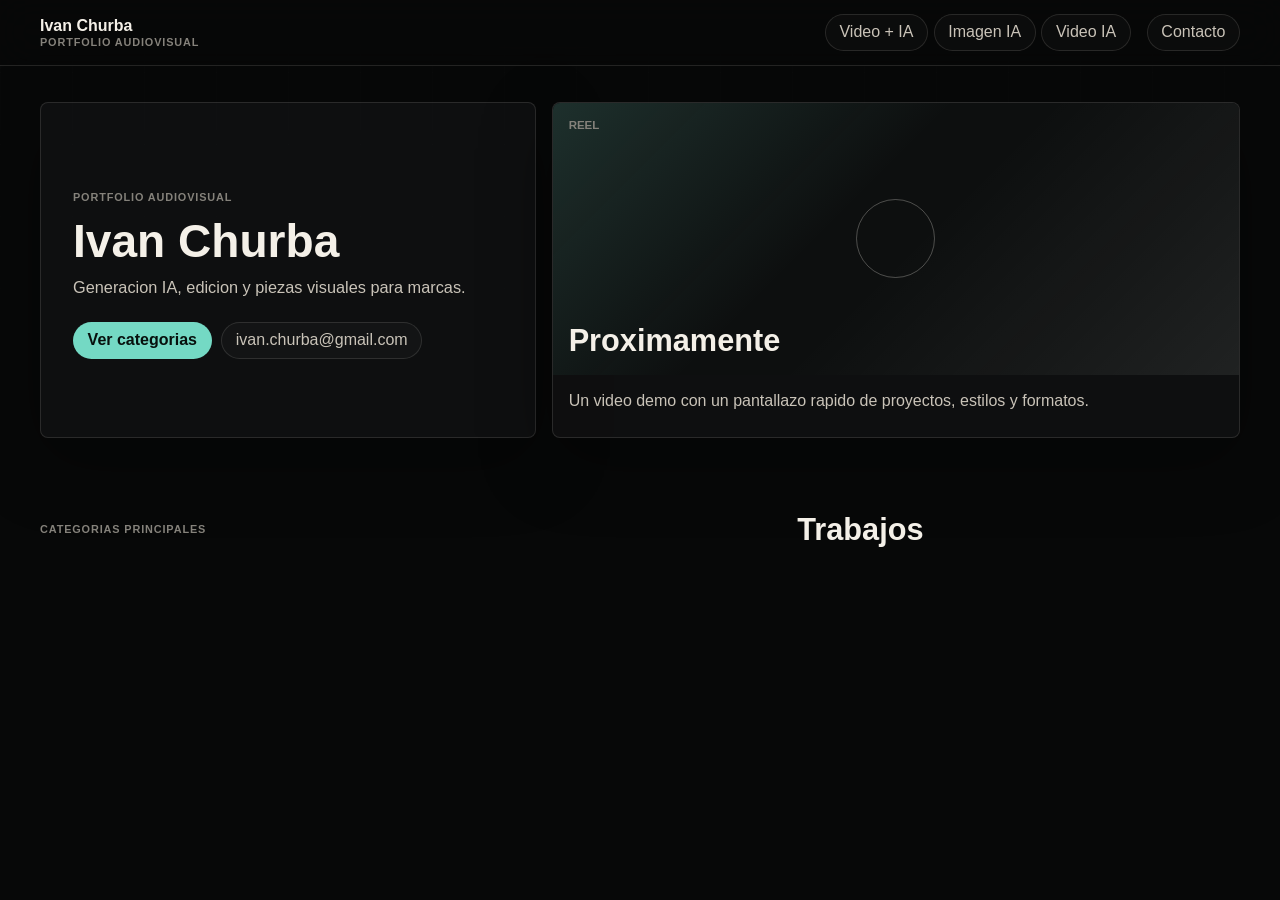
==== index.html @ 386702c5 "Initial portfolio website" ====
<!doctype html>
<html lang="es">
  <head>
    <meta charset="utf-8">
    <meta name="viewport" content="width=device-width, initial-scale=1">
    <meta http-equiv="refresh" content="0; url=portfolio-web/">
    <title>Ivan Churba | Portfolio</title>
    <link rel="canonical" href="portfolio-web/">
  </head>
  <body>
    <p><a href="portfolio-web/">Abrir portfolio</a></p>
  </body>
</html>
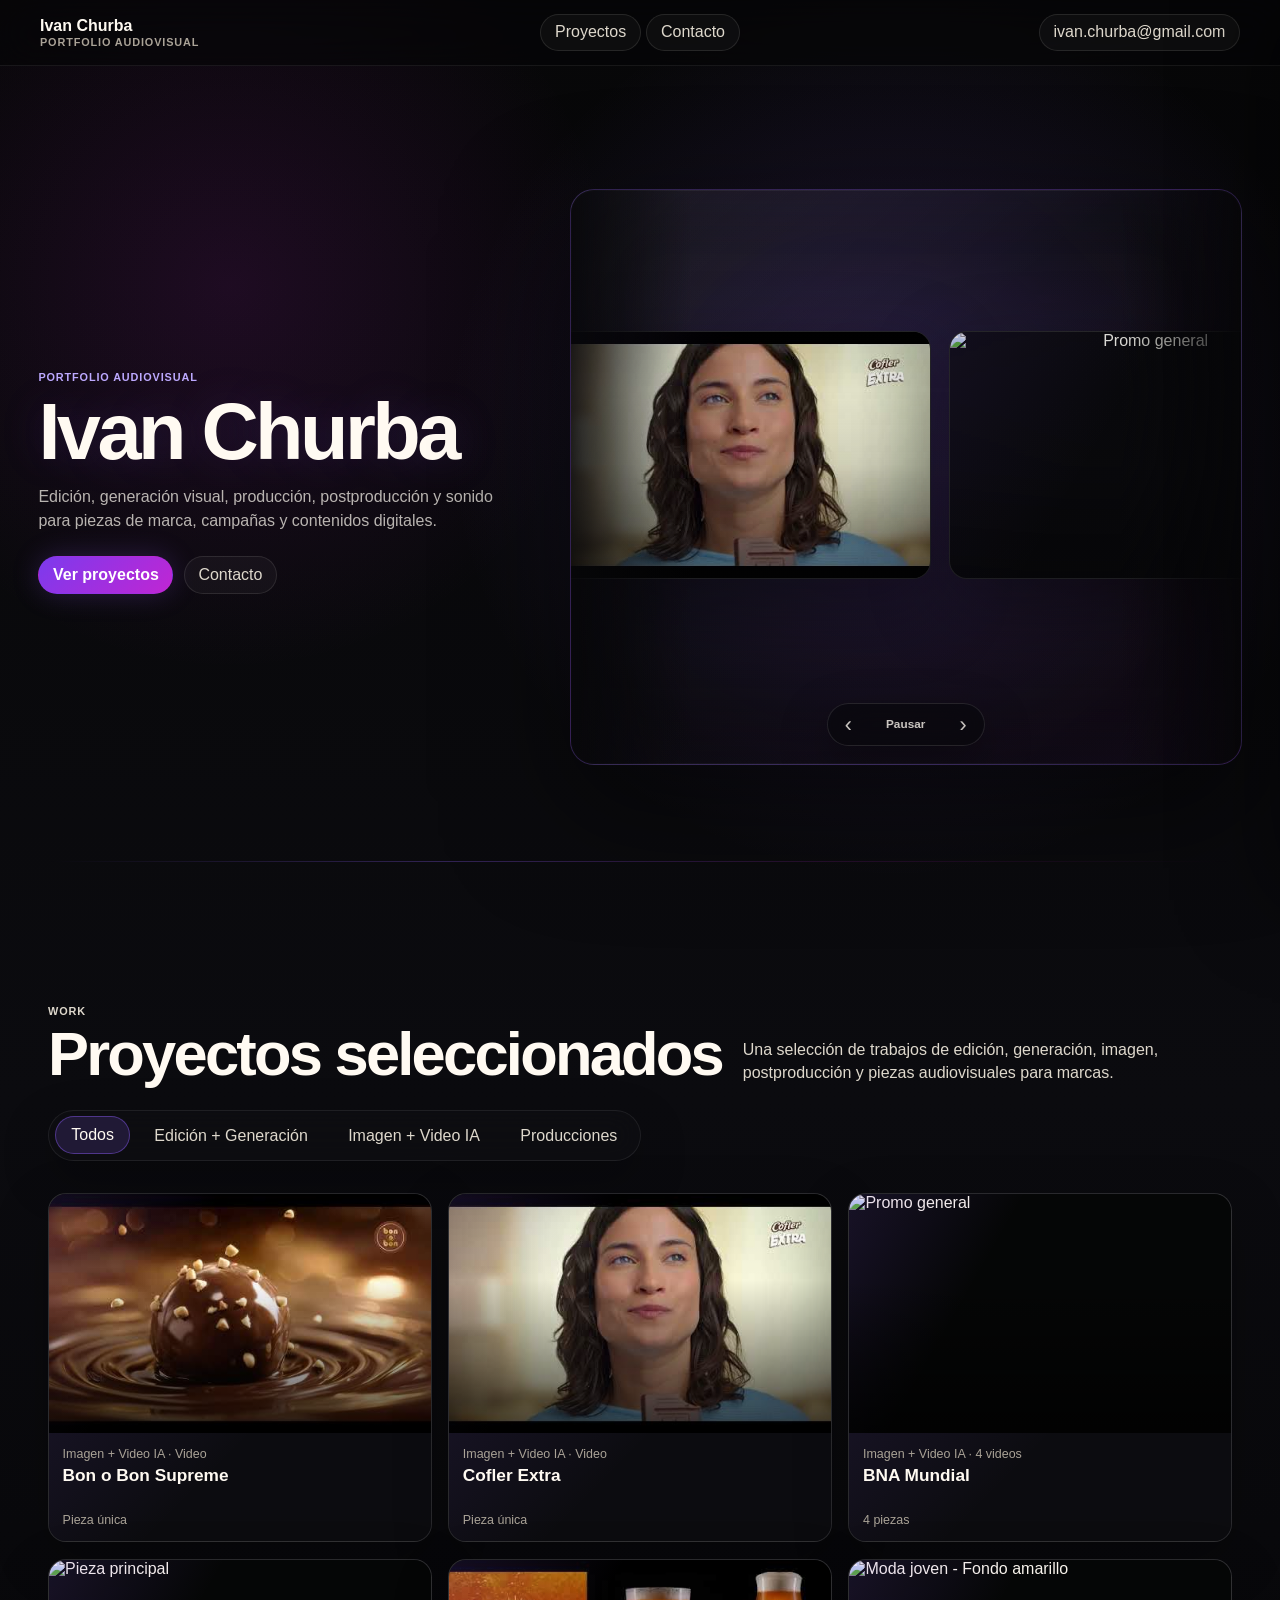
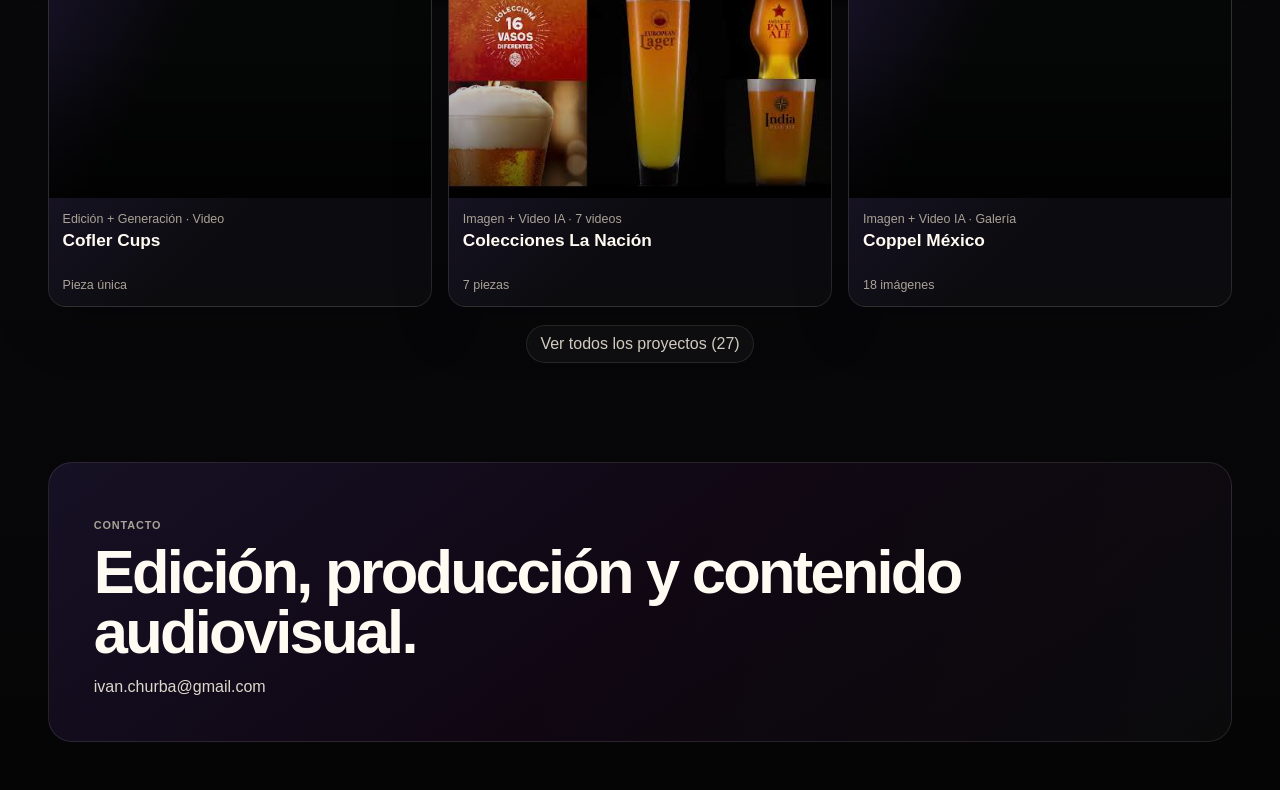
==== commit 2669fabe: "Add Copas Racing and fix gallery previews" ====
--- a/index.html
+++ b/index.html
@@ -3,11 +3,136 @@
   <head>
     <meta charset="utf-8">
     <meta name="viewport" content="width=device-width, initial-scale=1">
-    <meta http-equiv="refresh" content="0; url=portfolio-web/">
-    <title>Ivan Churba | Portfolio</title>
-    <link rel="canonical" href="portfolio-web/">
+    <title>Ivan Churba | Portfolio Audiovisual V2</title>
+    <meta name="description" content="Portfolio audiovisual de Ivan Churba: edición, generación visual, producción, postproducción, sonido y contenido para marcas.">
+    <meta name="robots" content="noindex, nofollow">
+    <link rel="stylesheet" href="styles.css?v=20260625-gallery-preview-fix-01">
   </head>
-  <body>
-    <p><a href="portfolio-web/">Abrir portfolio</a></p>
+  <body data-page="home">
+    <header class="site-header home-header">
+      <a class="brand" href="index.html" aria-label="Inicio">
+        <span>Ivan Churba</span>
+        <small>Portfolio audiovisual</small>
+      </a>
+      <nav class="top-nav" aria-label="Navegacion principal">
+        <a href="#work">Proyectos</a>
+        <a href="#contacto">Contacto</a>
+      </nav>
+      <a class="mail-link" href="mailto:ivan.churba@gmail.com">ivan.churba@gmail.com</a>
+    </header>
+
+    <main>
+      <section class="home-hero">
+        <div class="hero-copy reveal">
+          <p class="eyebrow">Portfolio audiovisual</p>
+          <h1>Ivan Churba</h1>
+          <p class="hero-lead">Edición, generación visual, producción, postproducción y sonido para piezas de marca, campañas y contenidos digitales.</p>
+          <div class="hero-actions">
+            <a class="button primary" href="#work">Ver proyectos</a>
+            <a class="button secondary" href="mailto:ivan.churba@gmail.com">Contacto</a>
+          </div>
+        </div>
+
+        <div class="hero-montage reveal" aria-label="Reel interactivo de proyectos">
+          <div class="montage-track" id="heroMontage">
+            <div class="montage-viewport" aria-label="Proyectos destacados">
+              <div class="montage-strip">
+                <div class="montage-set">
+                  <button class="montage-item" data-open-project="generacion-imagen-video-ia-bna-mundial">
+                    <img class="montage-image" src="assets/posters/a-generacion-bna-bna-mundial-promo-generico-30-seg-16x9.jpg" alt="BNA Mundial" loading="eager">
+                    <strong>BNA Mundial</strong>
+                  </button>
+                  <button class="montage-item" data-open-project="edicion-generacion-ia-cofler-cups">
+                    <img class="montage-image" src="assets/posters/a-generacion-y-edicion-cofler-cups-cofler-cups-final-musica-1.jpg" alt="Cofler Cups" loading="eager">
+                    <strong>Cofler Cups</strong>
+                  </button>
+                  <button class="montage-item" data-open-project="generacion-imagen-video-ia-colecciones-la-nacion">
+                    <img class="montage-image" src="assets/posters/youtube/youtube-colecciones-la-nacion-cerveza.jpg" alt="Colecciones La Nación" loading="eager">
+                    <strong>Colecciones La Nación</strong>
+                  </button>
+                  <button class="montage-item" data-open-project="generacion-imagen-video-ia-coppel-mexico">
+                    <img class="montage-image" src="assets/media/optimized/02-generacion-imagenes-ia/coppel-mexico/webp/1-moda-joven-56-vino.webp" alt="Coppel México" loading="eager">
+                    <strong>Coppel México</strong>
+                  </button>
+                  <button class="montage-item" data-open-project="edicion-generacion-ia-alfajor-goat">
+                    <img class="montage-image" src="assets/posters/a-generacion-y-edicion-alfajor-goat-10-segundos-goat-10-seg-16-9.jpg" alt="Alfajor GOAT" loading="eager">
+                    <strong>Alfajor GOAT</strong>
+                  </button>
+                  <button class="montage-item" data-open-project="producciones-unicef">
+                    <img class="montage-image" src="assets/posters/new-projects/unicef-tiago-bhavi-1.jpg" alt="UNICEF" loading="eager">
+                    <strong>UNICEF</strong>
+                  </button>
+                </div>
+                <div class="montage-set" aria-hidden="true">
+                  <button class="montage-item" data-open-project="generacion-imagen-video-ia-bna-mundial">
+                    <img class="montage-image" src="assets/posters/a-generacion-bna-bna-mundial-promo-generico-30-seg-16x9.jpg" alt="BNA Mundial" loading="eager">
+                    <strong>BNA Mundial</strong>
+                  </button>
+                  <button class="montage-item" data-open-project="edicion-generacion-ia-cofler-cups">
+                    <img class="montage-image" src="assets/posters/a-generacion-y-edicion-cofler-cups-cofler-cups-final-musica-1.jpg" alt="Cofler Cups" loading="eager">
+                    <strong>Cofler Cups</strong>
+                  </button>
+                  <button class="montage-item" data-open-project="generacion-imagen-video-ia-colecciones-la-nacion">
+                    <img class="montage-image" src="assets/posters/youtube/youtube-colecciones-la-nacion-cerveza.jpg" alt="Colecciones La Nación" loading="eager">
+                    <strong>Colecciones La Nación</strong>
+                  </button>
+                  <button class="montage-item" data-open-project="generacion-imagen-video-ia-coppel-mexico">
+                    <img class="montage-image" src="assets/media/optimized/02-generacion-imagenes-ia/coppel-mexico/webp/1-moda-joven-56-vino.webp" alt="Coppel México" loading="eager">
+                    <strong>Coppel México</strong>
+                  </button>
+                  <button class="montage-item" data-open-project="edicion-generacion-ia-alfajor-goat">
+                    <img class="montage-image" src="assets/posters/a-generacion-y-edicion-alfajor-goat-10-segundos-goat-10-seg-16-9.jpg" alt="Alfajor GOAT" loading="eager">
+                    <strong>Alfajor GOAT</strong>
+                  </button>
+                  <button class="montage-item" data-open-project="producciones-unicef">
+                    <img class="montage-image" src="assets/posters/new-projects/unicef-tiago-bhavi-1.jpg" alt="UNICEF" loading="eager">
+                    <strong>UNICEF</strong>
+                  </button>
+                </div>
+              </div>
+            </div>
+          </div>
+          <div class="montage-caption">
+            <span>Reel interactivo</span>
+            <strong>Elegí una pieza</strong>
+          </div>
+          <div class="reel-control-bar" aria-label="Controles de reel">
+            <button class="reel-control reel-control-icon" type="button" data-reel-action="prev" aria-label="Proyecto anterior">‹</button>
+            <button class="reel-control reel-control-toggle" type="button" data-reel-action="toggle">Pausar</button>
+            <button class="reel-control reel-control-icon" type="button" data-reel-action="next" aria-label="Proyecto siguiente">›</button>
+          </div>
+        </div>
+      </section>
+
+      <section class="work-section" id="work">
+        <div class="work-heading reveal">
+          <div>
+            <p class="eyebrow">Work</p>
+            <h2>Proyectos seleccionados</h2>
+          </div>
+          <p>Una selección de trabajos de edición, generación, imagen, postproducción y piezas audiovisuales para marcas.</p>
+        </div>
+
+        <div class="work-filters reveal" id="workFilters" aria-label="Filtros de proyectos"></div>
+        <div class="work-grid" id="workGrid"></div>
+      </section>
+
+      <section class="contact-section reveal" id="contacto">
+        <p class="eyebrow">Contacto</p>
+        <h2>Edición, producción y contenido audiovisual.</h2>
+        <a href="mailto:ivan.churba@gmail.com">ivan.churba@gmail.com</a>
+      </section>
+    </main>
+
+    <aside class="project-drawer" id="projectDrawer" aria-hidden="true">
+      <button class="drawer-scrim" data-close-project aria-label="Cerrar detalle"></button>
+      <section class="drawer-panel" role="dialog" aria-modal="true" aria-labelledby="drawerTitle">
+        <button class="drawer-close" data-close-project aria-label="Cerrar">Cerrar</button>
+        <div class="drawer-body" id="drawerBody"></div>
+      </section>
+    </aside>
+
+    <script src="data/site-data.js?v=20260625-gallery-preview-fix-01"></script>
+    <script src="app.js?v=20260625-gallery-preview-fix-01"></script>
   </body>
 </html>
--- a/styles.css
+++ b/styles.css
@@ -0,0 +1,3738 @@
+:root {
+  color-scheme: dark;
+  --bg: #070808;
+  --surface: #101112;
+  --surface-2: #17191a;
+  --ink: #f4f0e8;
+  --soft: #c9c3b8;
+  --muted: #85827b;
+  --line: rgba(244, 240, 232, 0.12);
+  --accent: var(--page-accent, #8b5cf6);
+  --accent-2: #c026d3;
+  --shadow: 0 22px 70px rgba(0, 0, 0, 0.35);
+}
+
+* {
+  box-sizing: border-box;
+}
+
+html {
+  scroll-behavior: smooth;
+}
+
+body {
+  margin: 0;
+  min-width: 320px;
+  color: var(--ink);
+  background: var(--bg);
+  font-family: ui-sans-serif, -apple-system, BlinkMacSystemFont, "Inter", "Helvetica Neue", Arial, sans-serif;
+  letter-spacing: 0;
+}
+
+body::before {
+  content: "";
+  position: fixed;
+  inset: 0;
+  pointer-events: none;
+  background:
+    linear-gradient(90deg, rgba(255,255,255,0.025) 1px, transparent 1px),
+    linear-gradient(rgba(255,255,255,0.018) 1px, transparent 1px);
+  background-size: 72px 72px;
+  opacity: 0.45;
+  mask-image: linear-gradient(180deg, #000, transparent 58%);
+}
+
+a {
+  color: inherit;
+  text-decoration: none;
+}
+
+button {
+  color: inherit;
+  font: inherit;
+}
+
+.site-header {
+  position: sticky;
+  top: 0;
+  z-index: 20;
+  display: grid;
+  grid-template-columns: minmax(10rem, 1fr) auto auto;
+  gap: 1rem;
+  align-items: center;
+  padding: 0.85rem clamp(1rem, 4vw, 2.5rem);
+  border-bottom: 1px solid var(--line);
+  background: rgba(7, 8, 8, 0.86);
+  backdrop-filter: blur(18px);
+}
+
+.brand {
+  display: grid;
+  gap: 0.08rem;
+}
+
+.brand span {
+  font-size: 1rem;
+  font-weight: 750;
+}
+
+.brand small,
+.eyebrow {
+  color: var(--muted);
+  font-size: 0.68rem;
+  font-weight: 750;
+  letter-spacing: 0.08em;
+  text-transform: uppercase;
+}
+
+.top-nav {
+  display: flex;
+  gap: 0.35rem;
+}
+
+.top-nav a,
+.mail-link,
+.button,
+.text-button,
+.carousel-nav,
+.carousel-fullscreen {
+  min-height: 2.25rem;
+  display: inline-flex;
+  align-items: center;
+  justify-content: center;
+  border: 1px solid var(--line);
+  border-radius: 999px;
+  padding: 0.55rem 0.85rem;
+  color: var(--soft);
+  background: rgba(255,255,255,0.025);
+  cursor: pointer;
+  transition: transform 180ms ease, border-color 180ms ease, color 180ms ease, background 180ms ease;
+}
+
+.top-nav a:hover,
+.top-nav a[aria-current="page"],
+.mail-link:hover,
+.button:hover,
+.text-button:hover,
+.carousel-nav:hover,
+.carousel-fullscreen:hover {
+  transform: translateY(-1px);
+  color: var(--ink);
+  border-color: color-mix(in srgb, var(--accent), white 8%);
+  background: rgba(255,255,255,0.06);
+}
+
+.button.primary {
+  color: #07100d;
+  border-color: transparent;
+  background: var(--accent);
+  font-weight: 800;
+}
+
+.text-button.muted {
+  color: var(--muted);
+}
+
+.landing {
+  display: grid;
+  grid-template-columns: minmax(18rem, 0.72fr) minmax(20rem, 1fr);
+  gap: 1rem;
+  padding: clamp(1rem, 3vw, 2.25rem) clamp(1rem, 4vw, 2.5rem);
+}
+
+.landing-copy,
+.reel-card {
+  border: 1px solid var(--line);
+  border-radius: 8px;
+  background: rgba(16, 17, 18, 0.88);
+  box-shadow: var(--shadow);
+}
+
+.landing-copy {
+  display: grid;
+  align-content: center;
+  min-height: 21rem;
+  padding: clamp(1.2rem, 3vw, 2rem);
+}
+
+.landing h1 {
+  margin: 0.25rem 0 0.7rem;
+  font-size: clamp(2rem, 3.6vw, 3.55rem);
+  line-height: 1;
+  font-weight: 820;
+}
+
+.lead {
+  max-width: 28rem;
+  margin: 0;
+  color: var(--soft);
+  font-size: 1.02rem;
+  line-height: 1.5;
+}
+
+.landing-actions {
+  display: flex;
+  flex-wrap: wrap;
+  gap: 0.6rem;
+  margin-top: 1.35rem;
+}
+
+.reel-card {
+  overflow: hidden;
+}
+
+.reel-placeholder {
+  position: relative;
+  min-height: 17rem;
+  display: grid;
+  place-items: center;
+  background:
+    linear-gradient(135deg, rgba(139,92,246,0.18), transparent 42%),
+    linear-gradient(315deg, rgba(255,255,255,0.08), transparent 48%),
+    #0d0f0f;
+}
+
+.reel-placeholder::after {
+  content: "";
+  width: 4.8rem;
+  height: 4.8rem;
+  border: 1px solid rgba(244,240,232,0.28);
+  border-radius: 999px;
+}
+
+.reel-placeholder span,
+.reel-placeholder strong {
+  position: absolute;
+  z-index: 1;
+}
+
+.reel-placeholder span {
+  top: 1rem;
+  left: 1rem;
+  color: var(--muted);
+  font-size: 0.72rem;
+  font-weight: 800;
+  text-transform: uppercase;
+}
+
+.reel-placeholder strong {
+  left: 1rem;
+  bottom: 1rem;
+  font-size: clamp(1.35rem, 2.4vw, 2rem);
+}
+
+.reel-card p {
+  margin: 0;
+  padding: 0.9rem 1rem;
+  color: var(--soft);
+  line-height: 1.45;
+}
+
+.section-band,
+.section-page {
+  padding: clamp(1rem, 3vw, 2.5rem) clamp(1rem, 4vw, 2.5rem);
+}
+
+.section-intro,
+.section-hero,
+.gallery-hero {
+  display: grid;
+  grid-template-columns: minmax(0, 0.75fr) minmax(16rem, 0.45fr);
+  gap: 1.2rem;
+  align-items: end;
+  margin-bottom: 1rem;
+}
+
+.section-intro h2,
+.section-hero h1,
+.gallery-hero h1 {
+  margin: 0.2rem 0 0;
+  font-size: clamp(1.55rem, 2.4vw, 2.35rem);
+  line-height: 1;
+  font-weight: 780;
+}
+
+.section-hero p,
+.gallery-hero p {
+  color: var(--soft);
+  line-height: 1.45;
+}
+
+.section-cards {
+  display: grid;
+  grid-template-columns: repeat(2, minmax(0, 1fr));
+  gap: 0.9rem;
+}
+
+.section-card {
+  min-height: 15rem;
+  height: clamp(15rem, 21vw, 17.5rem);
+  display: grid;
+  grid-template-columns: minmax(13rem, 0.48fr) minmax(0, 0.52fr);
+  border: 1px solid var(--line);
+  border-radius: 8px;
+  overflow: hidden;
+  background: var(--surface);
+  box-shadow: var(--shadow);
+  transition: transform 220ms ease, border-color 220ms ease;
+}
+
+.section-card:hover {
+  transform: translateY(-4px);
+  border-color: var(--accent);
+}
+
+.section-thumb {
+  position: relative;
+  min-height: 100%;
+  overflow: hidden;
+  background: var(--surface-2);
+}
+
+.section-thumb::after,
+.project-cover::after {
+  content: "";
+  position: absolute;
+  inset: 0;
+  pointer-events: none;
+  background: linear-gradient(90deg, transparent 60%, rgba(0,0,0,0.35));
+}
+
+.section-media,
+.project-media,
+.gallery-image,
+.carousel-image,
+.video-poster-image {
+  width: 100%;
+  height: 100%;
+  display: block;
+  object-fit: cover;
+}
+
+.section-card-copy {
+  display: grid;
+  align-content: center;
+  gap: 0.65rem;
+  min-width: 0;
+  padding: clamp(1rem, 2.4vw, 1.65rem);
+}
+
+.section-card h3 {
+  margin: 0;
+  font-size: clamp(1.12rem, 1.7vw, 1.72rem);
+  line-height: 1.08;
+  font-weight: 780;
+}
+
+.section-card-copy span,
+.projects-toolbar {
+  color: var(--muted);
+}
+
+.back-link {
+  display: inline-flex;
+  margin-bottom: 1.3rem;
+  color: var(--muted);
+}
+
+.back-link:hover {
+  color: var(--ink);
+}
+
+.projects-grid {
+  display: grid;
+  grid-template-columns: repeat(auto-fit, minmax(28rem, 1fr));
+  gap: 0.9rem;
+}
+
+.project-card {
+  border: 1px solid var(--line);
+  border-radius: 8px;
+  overflow: hidden;
+  background: rgba(16,17,18,0.92);
+  transition: transform 220ms ease, border-color 220ms ease;
+}
+
+.project-card:hover,
+.project-card.is-open {
+  transform: translateY(-3px);
+  border-color: var(--accent);
+}
+
+.project-cover {
+  position: relative;
+  width: 100%;
+  aspect-ratio: 16 / 9;
+  display: block;
+  border: 0;
+  padding: 0;
+  overflow: hidden;
+  background: #050606;
+}
+
+.video-cover::after {
+  display: none;
+}
+
+.video-poster,
+.project-video-poster,
+.piece-video-poster,
+.drawer-video-poster {
+  position: relative;
+  width: 100%;
+  height: 100%;
+  display: block;
+  border: 0;
+  padding: 0;
+  overflow: hidden;
+  background: #050606;
+  cursor: pointer;
+}
+
+.drawer-video-poster.is-pending {
+  cursor: default;
+}
+
+.video-poster::after,
+.project-video-poster::after,
+.piece-video-poster::after,
+.drawer-video-poster::after {
+  content: "";
+  position: absolute;
+  inset: 0;
+  background: linear-gradient(180deg, transparent 42%, rgba(0,0,0,0.42));
+  opacity: 0.78;
+  transition: opacity 180ms ease;
+}
+
+.video-poster:hover::after,
+.project-video-poster:hover::after,
+.piece-video-poster:hover::after,
+.drawer-video-poster:hover::after {
+  opacity: 0.38;
+}
+
+.video-poster:hover .inline-play,
+.project-video-poster:hover .inline-play,
+.piece-video-poster:hover .inline-play,
+.drawer-video-poster:hover .inline-play {
+  transform: translate(-50%, -50%) scale(1.06);
+  border-color: var(--accent);
+}
+
+.video-poster.is-pending,
+.project-video-poster.is-pending,
+.piece-video-poster.is-pending,
+.drawer-video-poster.is-pending {
+  cursor: default;
+}
+
+.video-poster.is-pending .inline-play,
+.project-video-poster.is-pending .inline-play,
+.piece-video-poster.is-pending .inline-play,
+.drawer-video-poster.is-pending .inline-play {
+  width: auto;
+  min-width: 8.5rem;
+  height: auto;
+  padding: 0.72rem 1rem;
+  border-color: rgba(139,92,246,0.58);
+  background: rgba(18,12,30,0.78);
+  color: var(--ink);
+  font-size: 0.78rem;
+  letter-spacing: 0;
+}
+
+.inline-play {
+  position: absolute;
+  left: 50%;
+  top: 50%;
+  z-index: 2;
+  transform: translate(-50%, -50%);
+  display: inline-flex;
+  width: 4.2rem;
+  height: 4.2rem;
+  align-items: center;
+  justify-content: center;
+  border: 1px solid rgba(244,240,232,0.34);
+  border-radius: 999px;
+  color: var(--ink);
+  background: rgba(0,0,0,0.48);
+  font-size: 0.78rem;
+  font-weight: 800;
+  text-transform: uppercase;
+}
+
+.loaded-video {
+  width: 100%;
+  height: 100%;
+  display: block;
+  object-fit: contain;
+  background: #050606;
+}
+
+.youtube-embed {
+  position: relative;
+  width: 100%;
+  height: 100%;
+  min-height: inherit;
+  background: #050606;
+}
+
+.youtube-frame {
+  width: 100%;
+  height: 100%;
+  display: block;
+  border: 0;
+  background: #050606;
+}
+
+.youtube-fallback {
+  position: absolute;
+  right: 0.75rem;
+  bottom: 0.75rem;
+  z-index: 2;
+  display: inline-flex;
+  align-items: center;
+  justify-content: center;
+  min-height: 2.35rem;
+  padding: 0 0.85rem;
+  border: 1px solid rgba(255, 255, 255, 0.22);
+  border-radius: 999px;
+  background: rgba(5, 6, 6, 0.74);
+  color: var(--ink);
+  font-size: 0.78rem;
+  font-weight: 800;
+  text-decoration: none;
+  backdrop-filter: blur(12px);
+  transition: transform 180ms ease, border-color 180ms ease, background 180ms ease;
+}
+
+.youtube-fallback:hover {
+  transform: translateY(-1px);
+  border-color: var(--accent);
+  background: rgba(5, 6, 6, 0.9);
+}
+
+.project-content {
+  display: grid;
+  gap: 0.55rem;
+  padding: 1rem;
+}
+
+.project-content h2 {
+  margin: 0;
+  font-size: clamp(1.2rem, 1.8vw, 1.65rem);
+  line-height: 1.06;
+  font-weight: 760;
+}
+
+.project-content p {
+  margin: 0;
+  color: var(--soft);
+  line-height: 1.42;
+}
+
+.project-actions {
+  display: flex;
+  flex-wrap: wrap;
+  gap: 0.55rem;
+  align-items: center;
+  margin-top: 0.2rem;
+}
+
+.micro-meta {
+  color: var(--muted);
+  font-size: 0.9rem;
+}
+
+.play-badge {
+  position: absolute;
+  right: 0.8rem;
+  bottom: 0.8rem;
+  z-index: 2;
+  border: 1px solid rgba(244,240,232,0.22);
+  border-radius: 999px;
+  padding: 0.5rem 0.7rem;
+  color: var(--ink);
+  background: rgba(0,0,0,0.56);
+}
+
+.pieces-panel {
+  border-top: 1px solid var(--line);
+  padding: 0.75rem;
+  animation: panelIn 220ms ease both;
+}
+
+.pieces-panel ul {
+  display: grid;
+  gap: 0.75rem;
+  margin: 0;
+  padding: 0;
+  list-style: none;
+}
+
+.piece-row {
+  display: grid;
+  grid-template-columns: minmax(14rem, 0.7fr) minmax(0, 1fr);
+  gap: 0.85rem;
+  align-items: center;
+  border: 1px solid rgba(244,240,232,0.09);
+  border-radius: 8px;
+  padding: 0.65rem;
+  background: rgba(255,255,255,0.025);
+}
+
+.piece-video-wrap {
+  aspect-ratio: 16 / 9;
+  overflow: hidden;
+  border-radius: 6px;
+  background: #050606;
+}
+
+.piece-copy strong,
+.piece-copy span {
+  display: block;
+}
+
+.piece-copy span {
+  color: var(--muted);
+  margin-top: 0.2rem;
+  font-size: 0.84rem;
+}
+
+.media-placeholder {
+  width: 100%;
+  height: 100%;
+  display: grid;
+  place-items: center;
+  background: #151718;
+}
+
+.media-placeholder span {
+  color: var(--muted);
+}
+
+.gallery-tools {
+  display: flex;
+  gap: 0.5rem;
+  margin-bottom: 1rem;
+}
+
+.gallery-grid {
+  display: grid;
+  grid-template-columns: repeat(auto-fit, minmax(14rem, 1fr));
+  gap: 0.85rem;
+}
+
+.gallery-tile {
+  min-height: 17rem;
+  display: grid;
+  align-content: end;
+  border: 1px solid var(--line);
+  border-radius: 8px;
+  padding: 0;
+  overflow: hidden;
+  position: relative;
+  background: var(--surface-2);
+  cursor: pointer;
+}
+
+.gallery-tile img,
+.gallery-tile .media-placeholder {
+  position: absolute;
+  inset: 0;
+}
+
+.gallery-tile span {
+  position: relative;
+  z-index: 1;
+  display: block;
+  padding: 0.75rem;
+  color: var(--ink);
+  text-align: left;
+  font-weight: 760;
+  background: linear-gradient(180deg, transparent, rgba(0,0,0,0.76));
+}
+
+.carousel-view {
+  display: grid;
+  grid-template-columns: auto minmax(0, 1fr) auto;
+  gap: 0.75rem;
+  align-items: center;
+}
+
+.carousel-fullscreen {
+  grid-column: 2;
+  justify-self: center;
+}
+
+.carousel-view.is-fallback-fullscreen {
+  position: fixed;
+  inset: 0;
+  z-index: 50;
+  display: grid;
+  grid-template-columns: auto minmax(0, 1fr) auto;
+  align-items: center;
+  gap: 0.7rem;
+  padding: clamp(0.8rem, 2vw, 1.4rem);
+  background: rgba(7, 8, 8, 0.96);
+}
+
+.carousel-view.is-fallback-fullscreen .carousel-frame {
+  max-height: calc(100vh - 2rem);
+  min-height: 0;
+  align-self: stretch;
+}
+
+.carousel-view.is-fallback-fullscreen .carousel-image {
+  max-height: calc(100vh - 5.5rem);
+  object-fit: contain;
+}
+
+.carousel-view.is-fallback-fullscreen .carousel-fullscreen {
+  position: fixed;
+  right: 1rem;
+  top: 1rem;
+  z-index: 51;
+}
+
+.carousel-frame {
+  margin: 0;
+  border: 1px solid var(--line);
+  border-radius: 8px;
+  overflow: hidden;
+  background: #050606;
+}
+
+.carousel-image {
+  max-height: 72vh;
+  object-fit: contain;
+  background: #050606;
+}
+
+.carousel-frame:fullscreen {
+  display: grid;
+  align-content: center;
+  padding: 1rem;
+  background: #070808;
+}
+
+.carousel-frame:fullscreen .carousel-image {
+  max-height: calc(100vh - 5rem);
+  object-fit: contain;
+}
+
+.carousel-frame figcaption {
+  display: flex;
+  justify-content: space-between;
+  gap: 1rem;
+  padding: 0.8rem;
+  color: var(--soft);
+}
+
+.carousel-frame figcaption span:last-child {
+  color: var(--muted);
+}
+
+.carousel-frame:fullscreen {
+  width: 100vw;
+  height: 100vh;
+  display: grid;
+  grid-template-rows: minmax(0, 1fr) auto;
+}
+
+.carousel-frame:fullscreen .carousel-image {
+  width: 100%;
+  height: 100%;
+  max-height: none;
+}
+
+.reveal {
+  opacity: 0;
+  transform: translateY(12px);
+}
+
+.reveal.is-visible {
+  opacity: 1;
+  transform: translateY(0);
+  transition: opacity 460ms ease, transform 460ms ease;
+}
+
+@keyframes panelIn {
+  from { opacity: 0; transform: translateY(-6px); }
+  to { opacity: 1; transform: translateY(0); }
+}
+
+@media (max-width: 920px) {
+  .site-header {
+    grid-template-columns: 1fr auto;
+  }
+
+  .top-nav {
+    grid-column: 1 / -1;
+    overflow-x: auto;
+  }
+
+  .landing,
+  .section-hero,
+  .gallery-hero,
+  .section-intro,
+  .carousel-view {
+    grid-template-columns: 1fr;
+  }
+
+  .section-cards {
+    grid-template-columns: 1fr;
+  }
+
+  .section-card {
+    min-height: 13.5rem;
+  }
+
+  .projects-grid {
+    grid-template-columns: 1fr;
+  }
+
+  .carousel-fullscreen {
+    grid-column: 1;
+  }
+}
+
+@media (max-width: 560px) {
+  .site-header,
+  .landing,
+  .section-band,
+  .section-page {
+    padding-inline: 0.85rem;
+  }
+
+  .mail-link,
+  .button,
+  .text-button {
+    width: 100%;
+  }
+
+  .landing h1 {
+    font-size: clamp(2rem, 10vw, 3rem);
+  }
+
+  .section-card {
+    grid-template-columns: 1fr;
+  }
+
+  .section-thumb {
+    min-height: 10rem;
+  }
+
+  .piece-row {
+    grid-template-columns: 1fr;
+  }
+}
+
+/* Cinematic one-page home */
+body[data-page="home"] {
+  --bg: #090a0a;
+  --surface: #111313;
+  --surface-2: #191b1b;
+  --ink: #fffaf2;
+  --soft: #ded8cc;
+  --muted: #aaa397;
+  --line: rgba(246, 242, 234, 0.105);
+  --accent: #8b5cf6;
+  --accent-2: #c026d3;
+  background:
+    radial-gradient(circle at 82% 8%, rgba(139, 92, 246, 0.2), transparent 28rem),
+    radial-gradient(circle at 12% 24%, rgba(192, 38, 211, 0.12), transparent 24rem),
+    radial-gradient(circle at 52% 86%, rgba(255, 250, 242, 0.045), transparent 22rem),
+    #090a0a;
+}
+
+body[data-page="home"]::before {
+  opacity: 0.18;
+  mask-image: linear-gradient(180deg, #000, transparent 72%);
+}
+
+body.drawer-open {
+  overflow: hidden;
+}
+
+.home-header {
+  grid-template-columns: minmax(10rem, 1fr) auto minmax(10rem, 1fr);
+  border-bottom-color: rgba(246, 242, 234, 0.08);
+  background: rgba(9, 10, 10, 0.76);
+}
+
+.home-header .mail-link {
+  justify-self: end;
+}
+
+.home-hero {
+  position: relative;
+  min-height: calc(100svh - 4.2rem);
+  display: grid;
+  grid-template-columns: minmax(18rem, 0.42fr) minmax(32rem, 0.58fr);
+  gap: clamp(1.5rem, 4vw, 4rem);
+  align-items: center;
+  padding: clamp(1.2rem, 3vw, 2.2rem) clamp(1rem, 3vw, 2.6rem) clamp(1.5rem, 3.2vw, 2.6rem);
+}
+
+.home-hero::before {
+  content: "";
+  position: absolute;
+  inset: 4.2rem 0 auto;
+  height: 1px;
+  background: linear-gradient(90deg, transparent, rgba(139, 92, 246, 0.55), rgba(192, 38, 211, 0.28), transparent);
+}
+
+.hero-copy {
+  max-width: 35rem;
+}
+
+.hero-copy h1 {
+  margin: 0.35rem 0 0.85rem;
+  font-size: clamp(2.25rem, 5.4vw, 5.25rem);
+  line-height: 0.95;
+  font-weight: 820;
+  color: var(--ink);
+  text-shadow: 0 0 44px rgba(139, 92, 246, 0.18);
+}
+
+.hero-lead {
+  max-width: 31rem;
+  margin: 0;
+  color: var(--soft);
+  font-size: clamp(1rem, 1.45vw, 1.22rem);
+  line-height: 1.48;
+}
+
+.hero-actions {
+  display: flex;
+  flex-wrap: wrap;
+  gap: 0.65rem;
+  margin-top: 1.5rem;
+}
+
+.hero-montage {
+  position: relative;
+  height: clamp(27rem, 58vh, 40rem);
+  min-height: 0;
+  border: 1px solid rgba(139, 92, 246, 0.22);
+  border-radius: 18px;
+  overflow: hidden;
+  background:
+    radial-gradient(circle at 50% 42%, rgba(139,92,246,0.18), transparent 21rem),
+    radial-gradient(circle at 72% 36%, rgba(192,38,211,0.14), transparent 17rem),
+    linear-gradient(180deg, rgba(255,255,255,0.055), rgba(255,255,255,0.018));
+  box-shadow: 0 28px 90px rgba(0, 0, 0, 0.5), inset 0 0 80px rgba(139,92,246,0.06);
+  perspective: 1400px;
+  touch-action: pan-y;
+}
+
+.hero-montage::before,
+.hero-montage::after {
+  content: "";
+  position: absolute;
+  inset: 0;
+  z-index: 2;
+  pointer-events: none;
+}
+
+.hero-montage::before {
+  background:
+    linear-gradient(90deg, rgba(9,10,10,0.66), transparent 24%, transparent 76%, rgba(9,10,10,0.7)),
+    linear-gradient(180deg, rgba(9,10,10,0.2), transparent 18%, transparent 72%, rgba(9,10,10,0.52));
+}
+
+.hero-montage::after {
+  border: 1px solid rgba(255,255,255,0.04);
+  border-radius: inherit;
+}
+
+.montage-track {
+  position: absolute;
+  inset: 3.2rem 4.8rem 4.75rem;
+  transform-style: preserve-3d;
+}
+
+.montage-item {
+  position: absolute;
+  left: 50%;
+  top: 50%;
+  width: clamp(19rem, 34vw, 31rem);
+  aspect-ratio: 16 / 10;
+  min-width: 0;
+  border: 1px solid rgba(246, 242, 234, 0.13);
+  border-radius: 12px;
+  padding: 0;
+  overflow: hidden;
+  background: var(--surface-2);
+  cursor: pointer;
+  opacity: 0;
+  pointer-events: none;
+  box-shadow: 0 22px 62px rgba(0,0,0,0.42);
+  transform: translate(-50%, -50%) scale(0.68);
+  transition: opacity 420ms ease, transform 520ms cubic-bezier(.2,.8,.2,1), border-color 220ms ease, box-shadow 220ms ease, filter 220ms ease;
+}
+
+.montage-item.is-active {
+  z-index: 8;
+  border-color: rgba(139, 92, 246, 0.78);
+  opacity: 1;
+  pointer-events: auto;
+  transform: translate(-50%, -50%) translateZ(5rem) scale(1);
+  box-shadow: 0 34px 92px rgba(0,0,0,0.56), 0 0 54px rgba(139,92,246,0.28);
+}
+
+.montage-item.is-prev,
+.montage-item.is-next {
+  z-index: 5;
+  opacity: 0.48;
+  pointer-events: auto;
+  filter: saturate(0.78) brightness(0.72);
+}
+
+.montage-item.is-prev {
+  transform: translate(-50%, -50%) translateX(-58%) translateZ(-5rem) rotateY(7deg) scale(0.72);
+}
+
+.montage-item.is-next {
+  transform: translate(-50%, -50%) translateX(58%) translateZ(-5rem) rotateY(-7deg) scale(0.72);
+}
+
+.montage-item.is-hidden {
+  opacity: 0;
+  pointer-events: none;
+  transform: translate(-50%, -50%) scale(0.58);
+}
+
+.montage-item:hover {
+  z-index: 10;
+  opacity: 1;
+  border-color: rgba(192, 38, 211, 0.68);
+  filter: saturate(1.08);
+}
+
+.montage-image {
+  width: 100%;
+  height: 100%;
+  display: block;
+  object-fit: cover;
+  filter: saturate(0.98) contrast(1.04);
+}
+
+.montage-item span {
+  position: absolute;
+  left: 0.85rem;
+  right: 0.85rem;
+  bottom: 0.85rem;
+  z-index: 1;
+  color: var(--ink);
+  font-size: clamp(0.88rem, 1.1vw, 1.08rem);
+  font-weight: 760;
+  line-height: 1.05;
+  text-align: left;
+  text-shadow: 0 1px 18px rgba(0,0,0,0.72);
+}
+
+.montage-item::after {
+  content: "";
+  position: absolute;
+  inset: 0;
+  background: linear-gradient(180deg, transparent 48%, rgba(0,0,0,0.74));
+}
+
+.montage-caption {
+  position: absolute;
+  left: 1.2rem;
+  top: 1.1rem;
+  z-index: 3;
+  display: flex;
+  width: auto;
+  flex-direction: column;
+  align-items: start;
+  justify-content: start;
+  gap: 0.35rem;
+  color: var(--soft);
+}
+
+.montage-caption span {
+  color: var(--muted);
+  font-size: 0.68rem;
+  font-weight: 800;
+  letter-spacing: 0.08em;
+  text-transform: uppercase;
+}
+
+.montage-caption strong {
+  color: var(--ink);
+  font-size: clamp(1rem, 1.2vw, 1.2rem);
+  line-height: 1.05;
+}
+
+.reel-controls {
+  position: absolute;
+  inset: 0;
+  z-index: 5;
+  display: flex;
+  align-items: center;
+  justify-content: space-between;
+  pointer-events: none;
+}
+
+.reel-controls button {
+  min-height: 2.55rem;
+  border: 1px solid rgba(255,250,242,0.14);
+  border-radius: 999px;
+  padding: 0 1rem;
+  color: var(--soft);
+  background: rgba(9,10,10,0.62);
+  backdrop-filter: blur(14px);
+  cursor: pointer;
+  pointer-events: auto;
+  transition: transform 180ms ease, border-color 180ms ease, color 180ms ease, background 180ms ease;
+}
+
+.reel-controls [data-reel-action="toggle"] {
+  position: absolute;
+  right: 1.15rem;
+  bottom: 1rem;
+  transform: none;
+  min-height: 2.15rem;
+  padding: 0 0.85rem;
+  font-size: 0.82rem;
+}
+
+.reel-arrow {
+  position: absolute;
+  top: 50%;
+  width: 2.8rem;
+  min-width: 2.8rem;
+  padding: 0;
+  overflow: hidden;
+  text-indent: -999px;
+  transform: translateY(-50%);
+}
+
+.reel-arrow::before {
+  content: "";
+  position: absolute;
+  inset: 0;
+  display: grid;
+  place-items: center;
+  text-indent: 0;
+  font-size: 1.3rem;
+  line-height: 1;
+}
+
+.reel-arrow-prev {
+  left: 1rem;
+}
+
+.reel-arrow-prev::before {
+  content: "<";
+}
+
+.reel-arrow-next {
+  right: 1rem;
+}
+
+.reel-arrow-next::before {
+  content: ">";
+}
+
+.reel-controls button:hover {
+  color: var(--ink);
+  border-color: rgba(139,92,246,0.66);
+  background: rgba(139,92,246,0.13);
+}
+
+.reel-arrow:hover {
+  transform: translateY(-50%) scale(1.04);
+}
+
+.reel-controls [data-reel-action="toggle"]:hover {
+  transform: translateY(-1px);
+}
+
+.work-section {
+  padding: clamp(1.4rem, 4vw, 3.4rem) clamp(1rem, 4vw, 3rem);
+}
+
+.work-heading {
+  display: grid;
+  grid-template-columns: minmax(0, 0.72fr) minmax(16rem, 0.42fr);
+  gap: 1.2rem;
+  align-items: end;
+  margin-bottom: 1.15rem;
+}
+
+.work-heading h2,
+.contact-section h2 {
+  margin: 0.25rem 0 0;
+  font-size: clamp(1.8rem, 3.4vw, 3.6rem);
+  line-height: 0.98;
+  font-weight: 780;
+}
+
+.work-heading p {
+  margin: 0;
+  color: var(--soft);
+  line-height: 1.45;
+}
+
+.work-filters {
+  position: sticky;
+  top: 4rem;
+  z-index: 12;
+  display: flex;
+  gap: 0.5rem;
+  margin-bottom: 1rem;
+  padding: 0.65rem 0;
+  overflow-x: auto;
+  background: linear-gradient(180deg, rgba(9,10,10,0.96), rgba(9,10,10,0.76));
+  backdrop-filter: blur(16px);
+}
+
+.filter-chip {
+  min-height: 2.35rem;
+  display: inline-flex;
+  align-items: center;
+  justify-content: center;
+  flex: 0 0 auto;
+  border: 1px solid var(--line);
+  border-radius: 999px;
+  padding: 0.55rem 0.95rem;
+  color: var(--soft);
+  background: rgba(255,255,255,0.025);
+  cursor: pointer;
+  transition: transform 180ms ease, border-color 180ms ease, background 180ms ease, color 180ms ease;
+}
+
+.filter-chip:hover,
+.filter-chip.is-active {
+  transform: translateY(-1px);
+  color: var(--ink);
+  border-color: rgba(139, 92, 246, 0.66);
+  background: rgba(139, 92, 246, 0.12);
+}
+
+.work-grid {
+  display: grid;
+  grid-template-columns: repeat(3, minmax(0, 1fr));
+  gap: 0.85rem;
+  align-items: stretch;
+}
+
+.work-toggle {
+  display: flex;
+  justify-content: center;
+  margin-top: 1.15rem;
+}
+
+.work-card {
+  position: relative;
+  min-width: 0;
+  display: grid;
+  grid-template-rows: auto 6.75rem;
+  border: 1px solid rgba(246, 242, 234, 0.1);
+  border-radius: 8px;
+  padding: 0;
+  overflow: hidden;
+  color: inherit;
+  text-align: left;
+  background:
+    linear-gradient(180deg, rgba(255,255,255,0.035), rgba(255,255,255,0.012)),
+    rgba(17, 19, 19, 0.86);
+  cursor: pointer;
+  box-shadow: 0 18px 56px rgba(0,0,0,0.24);
+  isolation: isolate;
+  transition: transform 220ms ease, border-color 220ms ease, background 220ms ease, box-shadow 220ms ease;
+  transition-delay: var(--delay, 0ms);
+}
+
+.work-card::before {
+  content: "";
+  position: absolute;
+  inset: 0;
+  z-index: 1;
+  pointer-events: none;
+  background: linear-gradient(115deg, transparent 0 34%, rgba(139, 92, 246, 0.18) 45%, rgba(192, 38, 211, 0.12) 52%, transparent 62% 100%);
+  opacity: 0;
+  transform: translateX(-45%);
+  transition: opacity 220ms ease, transform 520ms ease;
+}
+
+.work-card:hover {
+  transform: translateY(-6px);
+  border-color: var(--accent);
+  background: rgba(24, 27, 27, 0.94);
+  box-shadow: 0 24px 76px rgba(0,0,0,0.36), 0 0 34px rgba(139,92,246,0.12);
+}
+
+.work-card:hover::before {
+  opacity: 1;
+  transform: translateX(45%);
+}
+
+.work-thumb {
+  position: relative;
+  aspect-ratio: 16 / 10;
+  display: block;
+  overflow: hidden;
+  background: #050606;
+}
+
+.work-thumb::after {
+  content: "";
+  position: absolute;
+  inset: 0;
+  background: linear-gradient(180deg, transparent 48%, rgba(0,0,0,0.3));
+  opacity: 0;
+  transition: opacity 220ms ease;
+}
+
+.work-card:hover .work-thumb::after {
+  opacity: 1;
+}
+
+.work-image {
+  width: 100%;
+  height: 100%;
+  display: block;
+  object-fit: cover;
+  transition: transform 450ms ease, filter 220ms ease;
+}
+
+.work-card:hover .work-image {
+  transform: scale(1.055);
+  filter: saturate(1.08) contrast(1.04);
+}
+
+.work-hover-label {
+  position: absolute;
+  right: 0.75rem;
+  bottom: 0.75rem;
+  z-index: 3;
+  border: 1px solid rgba(255, 250, 242, 0.2);
+  border-radius: 999px;
+  padding: 0.48rem 0.72rem;
+  color: var(--ink);
+  font-size: 0.76rem;
+  background: rgba(9, 10, 10, 0.76);
+  backdrop-filter: blur(12px);
+  opacity: 0.72;
+  transform: translateY(0);
+  transition: opacity 180ms ease, transform 180ms ease, border-color 180ms ease;
+}
+
+.work-card:hover .work-hover-label {
+  opacity: 1;
+  transform: translateY(0);
+  border-color: rgba(139, 92, 246, 0.58);
+}
+
+.work-card-copy {
+  display: grid;
+  grid-template-rows: auto minmax(0, 1fr) auto;
+  gap: 0.34rem;
+  padding: 0.85rem;
+  min-height: 6.75rem;
+}
+
+.work-card-copy strong {
+  font-size: clamp(1.02rem, 1.4vw, 1.22rem);
+  line-height: 1.08;
+  display: -webkit-box;
+  overflow: hidden;
+  -webkit-box-orient: vertical;
+  -webkit-line-clamp: 2;
+}
+
+.work-card-copy span:last-child,
+.work-meta {
+  color: var(--muted);
+  font-size: 0.78rem;
+}
+
+.work-meta {
+  overflow: hidden;
+  text-overflow: ellipsis;
+  white-space: nowrap;
+}
+
+.contact-section {
+  margin: clamp(1rem, 4vw, 3rem);
+  padding: clamp(1.2rem, 4vw, 2.8rem);
+  border: 1px solid var(--line);
+  border-radius: 8px;
+  background: linear-gradient(135deg, rgba(139,92,246,0.12), rgba(192,38,211,0.06), rgba(255,255,255,0.025));
+}
+
+.contact-section a {
+  display: inline-flex;
+  margin-top: 1rem;
+  color: var(--soft);
+}
+
+.contact-section a:hover {
+  color: var(--ink);
+}
+
+.project-drawer {
+  position: fixed;
+  inset: 0;
+  z-index: 60;
+  pointer-events: none;
+}
+
+.project-drawer.is-open {
+  pointer-events: auto;
+}
+
+.drawer-scrim {
+  position: absolute;
+  inset: 0;
+  border: 0;
+  padding: 0;
+  background: rgba(0,0,0,0);
+  cursor: pointer;
+  transition: background 220ms ease;
+}
+
+.project-drawer.is-open .drawer-scrim {
+  background: rgba(0,0,0,0.58);
+}
+
+.drawer-panel {
+  position: absolute;
+  top: 0;
+  right: 0;
+  width: min(64rem, 62vw);
+  height: 100%;
+  display: grid;
+  grid-template-rows: auto minmax(0, 1fr);
+  border-left: 1px solid var(--line);
+  background: rgba(12, 13, 13, 0.97);
+  box-shadow: -32px 0 90px rgba(0,0,0,0.46);
+  transform: translateX(102%);
+  transition: transform 260ms ease;
+  backdrop-filter: blur(18px);
+}
+
+.project-drawer.is-open .drawer-panel {
+  transform: translateX(0);
+}
+
+.drawer-close {
+  justify-self: end;
+  margin: 1rem 1rem 0;
+  min-height: 2.35rem;
+  border: 1px solid var(--line);
+  border-radius: 999px;
+  padding: 0 0.85rem;
+  color: var(--soft);
+  background: rgba(255,255,255,0.035);
+  cursor: pointer;
+}
+
+.drawer-close:hover {
+  color: var(--ink);
+  border-color: rgba(139, 92, 246, 0.62);
+}
+
+.drawer-body {
+  min-height: 0;
+  display: grid;
+  gap: 1rem;
+  align-content: start;
+  padding: clamp(1rem, 2vw, 1.35rem);
+  overflow: auto;
+}
+
+.drawer-heading {
+  display: grid;
+  gap: 0.55rem;
+}
+
+.drawer-heading h2 {
+  margin: 0;
+  font-size: clamp(1.55rem, 3vw, 2.65rem);
+  line-height: 0.98;
+}
+
+.drawer-heading p {
+  margin: 0;
+  color: var(--soft);
+  line-height: 1.45;
+}
+
+.drawer-role {
+  display: grid;
+  gap: 0.3rem;
+  border: 1px solid rgba(139,92,246,0.24);
+  border-radius: 8px;
+  padding: 0.75rem;
+  background: linear-gradient(135deg, rgba(139,92,246,0.12), rgba(192,38,211,0.055));
+}
+
+.drawer-role span {
+  color: var(--muted);
+  font-size: 0.68rem;
+  font-weight: 800;
+  letter-spacing: 0.08em;
+  text-transform: uppercase;
+}
+
+.drawer-role strong {
+  color: var(--ink);
+  font-size: 0.95rem;
+  line-height: 1.25;
+}
+
+.drawer-media {
+  display: grid;
+  gap: 0.75rem;
+}
+
+.drawer-media.is-switching {
+  opacity: 0;
+  transform: translateY(0.45rem);
+  transition: opacity 130ms ease, transform 130ms ease;
+}
+
+.drawer-video-frame {
+  aspect-ratio: 16 / 9;
+  overflow: hidden;
+  border: 1px solid var(--line);
+  border-radius: 8px;
+  background: #050606;
+  min-height: 16rem;
+}
+
+.drawer-video-poster {
+  position: relative;
+  width: 100%;
+  height: 100%;
+  display: block;
+  border: 0;
+  padding: 0;
+  overflow: hidden;
+  background: #050606;
+  cursor: pointer;
+}
+
+.drawer-video-poster::after {
+  content: "";
+  position: absolute;
+  inset: 0;
+  background: linear-gradient(180deg, transparent 48%, rgba(0,0,0,0.46));
+}
+
+.drawer-piece-meta {
+  display: flex;
+  justify-content: space-between;
+  gap: 1rem;
+  color: var(--muted);
+}
+
+.drawer-piece-meta strong {
+  color: var(--ink);
+}
+
+.drawer-pieces {
+  display: grid;
+  grid-template-columns: repeat(3, minmax(0, 1fr));
+  gap: 0.55rem;
+}
+
+.drawer-piece {
+  display: grid;
+  gap: 0.45rem;
+  border: 1px solid var(--line);
+  border-radius: 8px;
+  padding: 0.45rem;
+  color: var(--soft);
+  text-align: left;
+  background: rgba(255,255,255,0.025);
+  cursor: pointer;
+}
+
+.drawer-piece:hover,
+.drawer-piece.is-active {
+  color: var(--ink);
+  border-color: rgba(139,92,246,0.62);
+}
+
+.drawer-piece-image {
+  width: 100%;
+  aspect-ratio: 16 / 9;
+  display: block;
+  border-radius: 6px;
+  object-fit: cover;
+  background: #050606;
+}
+
+.drawer-piece span {
+  font-size: 0.78rem;
+  line-height: 1.2;
+}
+
+.drawer-gallery-tools {
+  display: flex;
+  gap: 0.5rem;
+  margin-bottom: 0.65rem;
+}
+
+.project-drawer .gallery-grid {
+  grid-template-columns: repeat(2, minmax(0, 1fr));
+}
+
+.project-drawer .gallery-tile {
+  min-height: 13rem;
+}
+
+.project-drawer .carousel-view {
+  grid-template-columns: auto minmax(0, 1fr) auto;
+}
+
+.project-drawer .carousel-image {
+  max-height: 66vh;
+}
+
+@media (max-width: 1080px) {
+  .home-hero,
+  .work-heading {
+    grid-template-columns: 1fr;
+  }
+
+  .work-grid {
+    grid-template-columns: repeat(2, minmax(0, 1fr));
+  }
+
+  .work-grid {
+    grid-template-columns: 1fr;
+  }
+
+  .hero-montage {
+    height: clamp(25rem, 54vh, 34rem);
+  }
+
+  .montage-item {
+    width: clamp(18rem, 62vw, 30rem);
+  }
+
+  .montage-item.is-prev {
+    transform: translate(-50%, -50%) translateX(-54%) translateZ(-3rem) rotateY(6deg) scale(0.72);
+  }
+
+  .montage-item.is-next {
+    transform: translate(-50%, -50%) translateX(54%) translateZ(-3rem) rotateY(-6deg) scale(0.72);
+  }
+
+  .work-grid {
+    grid-template-columns: repeat(2, minmax(0, 1fr));
+  }
+
+  .drawer-panel {
+    width: min(42rem, 78vw);
+  }
+}
+
+@media (max-width: 720px) {
+  .home-header {
+    grid-template-columns: 1fr auto;
+  }
+
+  .home-header .mail-link {
+    display: none;
+  }
+
+  .home-hero {
+    min-height: auto;
+    padding-top: 1rem;
+    gap: 1rem;
+  }
+
+  .hero-copy h1 {
+    font-size: clamp(2.35rem, 16vw, 4rem);
+  }
+
+  .hero-montage {
+    height: clamp(18rem, 74vw, 25rem);
+    border-radius: 12px;
+  }
+
+  .montage-track {
+    inset: 3rem 2.4rem 4.4rem;
+  }
+
+  .montage-item {
+    width: min(74vw, 22rem);
+    aspect-ratio: 16 / 10;
+  }
+
+  .montage-item.is-active {
+    transform: translate(-50%, -50%) translateZ(2.5rem) scale(1);
+  }
+
+  .montage-item.is-prev,
+  .montage-item.is-next {
+    opacity: 0.28;
+  }
+
+  .montage-item.is-prev {
+    transform: translate(-50%, -50%) translateX(-46%) translateZ(-2rem) rotateY(4deg) scale(0.72);
+  }
+
+  .montage-item.is-next {
+    transform: translate(-50%, -50%) translateX(46%) translateZ(-2rem) rotateY(-4deg) scale(0.72);
+  }
+
+  .montage-caption {
+    top: 0.8rem;
+    left: 0.85rem;
+    right: 0.85rem;
+    bottom: auto;
+    width: auto;
+    align-items: start;
+    flex-direction: column;
+    gap: 0.2rem;
+  }
+
+  .montage-caption strong {
+    font-size: 1rem;
+  }
+
+  .reel-controls {
+    inset: 0;
+  }
+
+  .reel-controls button {
+    min-height: 2.35rem;
+    padding: 0 0.62rem;
+    font-size: 0.78rem;
+  }
+
+  .reel-arrow {
+    width: 2.35rem;
+    min-width: 2.35rem;
+  }
+
+  .reel-arrow-prev {
+    left: 0.7rem;
+  }
+
+  .reel-arrow-next {
+    right: 0.7rem;
+  }
+
+  .reel-controls [data-reel-action="toggle"] {
+    right: 0.7rem;
+    bottom: 0.7rem;
+  }
+
+  .work-grid,
+  .drawer-pieces,
+  .project-drawer .gallery-grid,
+  .project-drawer .carousel-view {
+    grid-template-columns: 1fr;
+  }
+
+  .work-card {
+    grid-template-rows: auto auto;
+  }
+
+  .work-card-copy {
+    min-height: 6.25rem;
+  }
+
+  .work-thumb {
+    aspect-ratio: 16 / 10;
+  }
+
+  .drawer-panel {
+    width: 100%;
+    border-left: 0;
+  }
+
+  .drawer-video-frame {
+    min-height: auto;
+  }
+
+  .project-drawer .carousel-fullscreen {
+    grid-column: 1;
+  }
+}
+
+@media (prefers-reduced-motion: reduce) {
+  html {
+    scroll-behavior: auto;
+  }
+
+  .montage-item {
+    transition: none;
+  }
+
+  *,
+  *::before,
+  *::after {
+    transition-duration: 0.001ms !important;
+    animation-duration: 0.001ms !important;
+  }
+}
+
+/* V2 experimental visual layer */
+body[data-page="home"] {
+  background:
+    radial-gradient(circle at 70% 18%, rgba(139, 92, 246, 0.18), transparent 28rem),
+    radial-gradient(circle at 18% 12%, rgba(192, 38, 211, 0.12), transparent 24rem),
+    linear-gradient(180deg, #070708 0%, #0b0b0f 46%, #050506 100%);
+}
+
+body[data-page="home"]::before {
+  background:
+    linear-gradient(90deg, rgba(255,255,255,0.035) 1px, transparent 1px),
+    linear-gradient(rgba(255,255,255,0.02) 1px, transparent 1px);
+  background-size: 92px 92px;
+  opacity: 0.2;
+}
+
+.home-header {
+  border-bottom-color: rgba(255, 255, 255, 0.07);
+  background: rgba(6, 6, 8, 0.62);
+}
+
+.home-hero {
+  min-height: calc(100svh - 4rem);
+  grid-template-columns: minmax(20rem, 0.42fr) minmax(30rem, 0.58fr);
+  gap: clamp(1.5rem, 3.5vw, 4.4rem);
+  padding-top: clamp(1rem, 3vh, 2rem);
+}
+
+.home-hero::before {
+  inset: auto 3rem 2.5rem;
+  height: 1px;
+  opacity: 0.55;
+}
+
+.hero-copy {
+  max-width: 37rem;
+  align-self: center;
+}
+
+.hero-copy .eyebrow {
+  color: #bda9ff;
+}
+
+.hero-copy h1 {
+  margin-bottom: 1rem;
+  font-size: clamp(3rem, 6.2vw, 6rem);
+  letter-spacing: -0.045em;
+}
+
+.hero-lead {
+  max-width: 34rem;
+  color: rgba(244, 240, 232, 0.74);
+  font-size: clamp(1rem, 1.25vw, 1.2rem);
+}
+
+.button.primary {
+  color: #fff;
+  background: linear-gradient(135deg, #7c3aed, #c026d3);
+  box-shadow: 0 0 28px rgba(139, 92, 246, 0.22);
+}
+
+.button.secondary,
+.top-nav a,
+.mail-link {
+  background: rgba(255, 255, 255, 0.035);
+}
+
+.hero-montage {
+  height: clamp(23rem, 50vh, 34rem);
+  border-color: rgba(139, 92, 246, 0.25);
+  border-radius: 24px;
+  background:
+    radial-gradient(circle at 45% 45%, rgba(139, 92, 246, 0.22), transparent 22rem),
+    linear-gradient(140deg, rgba(255,255,255,0.07), rgba(255,255,255,0.015) 42%, rgba(192,38,211,0.08)),
+    rgba(12, 12, 16, 0.72);
+  box-shadow:
+    0 40px 120px rgba(0, 0, 0, 0.5),
+    inset 0 0 0 1px rgba(255,255,255,0.03),
+    inset 0 0 80px rgba(139,92,246,0.08);
+  perspective: none;
+}
+
+.hero-montage.reveal {
+  opacity: 1;
+  transform: none;
+}
+
+.montage-track {
+  position: absolute;
+  inset: 0;
+  z-index: 1;
+  display: block;
+  overflow: hidden;
+  transform: none;
+  transform-style: flat;
+}
+
+.hero-montage::before {
+  z-index: 3;
+  background:
+    linear-gradient(90deg, rgba(7,7,9,0.86), transparent 18%, transparent 82%, rgba(7,7,9,0.9)),
+    linear-gradient(180deg, rgba(7,7,9,0.16), transparent 35%, rgba(7,7,9,0.52));
+}
+
+.montage-viewport {
+  position: absolute;
+  inset: 4.35rem 0 6.2rem;
+  z-index: 1;
+  overflow-x: auto;
+  overflow-y: hidden;
+  scroll-behavior: smooth;
+  scroll-snap-type: none;
+  -webkit-overflow-scrolling: touch;
+  touch-action: pan-x pan-y;
+  scrollbar-width: none;
+  min-height: 14rem;
+}
+
+.montage-viewport::-webkit-scrollbar {
+  display: none;
+}
+
+.montage-strip {
+  width: max-content;
+  min-height: 100%;
+  display: flex;
+  align-items: center;
+  will-change: scroll-position;
+  animation: none;
+}
+
+.hero-montage.is-paused .montage-strip,
+.hero-montage:hover .montage-strip {
+  animation-play-state: paused;
+}
+
+.montage-set {
+  display: flex;
+  align-items: center;
+  gap: clamp(0.85rem, 1.4vw, 1.25rem);
+  padding-right: clamp(0.85rem, 1.4vw, 1.25rem);
+  min-height: 100%;
+}
+
+.montage-item {
+  position: relative;
+  left: auto;
+  top: auto;
+  flex: 0 0 clamp(18rem, 25vw, 28rem);
+  width: auto;
+  aspect-ratio: 16 / 10;
+  border-radius: 18px;
+  opacity: 1;
+  pointer-events: auto;
+  transform: none;
+  border-color: rgba(255,255,255,0.12);
+  background: #09090c;
+  box-shadow: 0 26px 78px rgba(0,0,0,0.42);
+  transition: transform 260ms ease, border-color 220ms ease, box-shadow 220ms ease, filter 220ms ease;
+  scroll-snap-align: center;
+}
+
+.montage-item:hover {
+  transform: translateY(-0.35rem) scale(1.018);
+  border-color: rgba(192, 38, 211, 0.78);
+  box-shadow: 0 34px 96px rgba(0,0,0,0.54), 0 0 42px rgba(139,92,246,0.22);
+}
+
+.montage-image {
+  filter: saturate(0.92) contrast(1.04) brightness(0.86);
+  transition: transform 680ms cubic-bezier(.2,.8,.2,1), filter 240ms ease;
+}
+
+.montage-item:hover .montage-image {
+  transform: scale(1.07);
+  filter: saturate(1.08) contrast(1.08) brightness(0.98);
+}
+
+.montage-item strong {
+  position: absolute;
+  left: 1rem;
+  right: 1rem;
+  bottom: 1rem;
+  z-index: 2;
+  color: var(--ink);
+  font-size: clamp(1.05rem, 1.55vw, 1.55rem);
+  line-height: 0.98;
+  text-shadow: 0 1px 20px rgba(0,0,0,0.72);
+}
+
+.montage-item::after {
+  z-index: 1;
+  background:
+    linear-gradient(180deg, rgba(0,0,0,0.08), transparent 24%, rgba(0,0,0,0.86)),
+    linear-gradient(120deg, rgba(139,92,246,0.18), transparent 34%);
+}
+
+.montage-caption {
+  left: 1.35rem;
+  top: 1.25rem;
+  z-index: 5;
+  max-width: 18rem;
+}
+
+.montage-caption strong {
+  font-size: clamp(1.3rem, 2.3vw, 2.4rem);
+}
+
+.reel-controls {
+  z-index: 6;
+  position: absolute;
+  left: 50%;
+  right: auto;
+  bottom: 1.15rem;
+  inset-block-start: auto;
+  width: auto;
+  display: inline-flex;
+  align-items: center;
+  justify-content: center;
+  gap: 0.35rem;
+  padding: 0.28rem;
+  border: 1px solid rgba(255,255,255,0.1);
+  border-radius: 999px;
+  background: rgba(8, 8, 11, 0.46);
+  backdrop-filter: blur(16px);
+  transform: translateX(-50%);
+  pointer-events: auto;
+}
+
+.reel-controls [data-reel-action="toggle"] {
+  position: relative;
+  left: auto;
+  right: auto;
+  bottom: auto;
+  min-height: 2rem;
+  min-width: 4.25rem;
+  padding: 0 0.7rem;
+  font-size: 0.72rem;
+  opacity: 0.82;
+  transform: none;
+}
+
+.reel-arrow {
+  position: relative;
+  left: auto;
+  right: auto;
+  top: auto;
+  width: 2rem;
+  min-width: 2rem;
+  height: 2rem;
+  border-radius: 999px;
+  background: rgba(9, 10, 10, 0.48);
+  opacity: 0.82;
+  transform: none;
+  overflow: visible;
+  text-indent: 0;
+  font-size: 1.15rem;
+  line-height: 1;
+}
+
+.reel-arrow-prev,
+.reel-arrow-next {
+  left: auto;
+  right: auto;
+}
+
+.reel-arrow::before {
+  content: none !important;
+}
+
+.work-section {
+  position: relative;
+  padding-top: clamp(4.5rem, 8vw, 7rem);
+}
+
+.work-heading {
+  grid-template-columns: minmax(0, 0.58fr) minmax(18rem, 0.42fr);
+  margin-bottom: 1.6rem;
+}
+
+.work-heading h2,
+.contact-section h2 {
+  font-size: clamp(2rem, 4.8vw, 5.8rem);
+  letter-spacing: -0.045em;
+}
+
+.work-filters {
+  top: 5.35rem;
+  width: fit-content;
+  max-width: 100%;
+  margin-bottom: 2rem;
+  border: 1px solid rgba(255,255,255,0.08);
+  border-radius: 999px;
+  padding: 0.38rem;
+  background: rgba(14, 14, 18, 0.72);
+  box-shadow: 0 18px 48px rgba(0,0,0,0.26);
+}
+
+.filter-chip {
+  min-height: 2.25rem;
+  border-color: transparent;
+  background: transparent;
+}
+
+.filter-chip:hover,
+.filter-chip.is-active {
+  border-color: rgba(139, 92, 246, 0.45);
+  background: rgba(139, 92, 246, 0.16);
+}
+
+.work-grid {
+  grid-template-columns: repeat(3, minmax(0, 1fr));
+  gap: clamp(0.85rem, 1.3vw, 1.2rem);
+  transition: opacity 180ms ease, transform 220ms ease, filter 220ms ease;
+}
+
+.work-grid.is-filtering {
+  opacity: 0;
+  transform: translateY(0.45rem);
+  filter: blur(6px);
+}
+
+.work-card {
+  grid-template-columns: none;
+  grid-template-rows: auto 6.75rem;
+  min-height: 0;
+  height: auto;
+  border-radius: 18px;
+  border-color: rgba(255,255,255,0.1);
+  background:
+    linear-gradient(180deg, rgba(255,255,255,0.055), rgba(255,255,255,0.018)),
+    rgba(14, 14, 18, 0.82);
+}
+
+.work-card:nth-child(6n + 2),
+.work-card:nth-child(6n + 5) {
+  transform: none;
+}
+
+.work-card:nth-child(6n + 2):hover,
+.work-card:nth-child(6n + 5):hover,
+.work-card:hover {
+  transform: translateY(-0.55rem);
+}
+
+.work-thumb {
+  height: auto;
+  aspect-ratio: 16 / 10;
+}
+
+.work-thumb::after {
+  opacity: 1;
+  background:
+    linear-gradient(180deg, rgba(0,0,0,0.03), transparent 36%, rgba(0,0,0,0.68)),
+    linear-gradient(120deg, rgba(139,92,246,0.14), transparent 34%);
+}
+
+.work-hover-label {
+  top: 0.75rem;
+  right: 0.75rem;
+  bottom: auto;
+  opacity: 0;
+  transform: translateY(-0.35rem);
+}
+
+.work-card:hover .work-hover-label {
+  transform: translateY(0);
+}
+
+.work-card-copy {
+  position: relative;
+  z-index: 2;
+  min-height: 6.75rem;
+  align-content: normal;
+  padding: 0.85rem;
+}
+
+.work-card-copy strong {
+  font-size: clamp(1.02rem, 1.35vw, 1.22rem);
+}
+
+@keyframes v2HeroRail {
+  from {
+    transform: translateX(0);
+  }
+  to {
+    transform: translateX(-50%);
+  }
+}
+
+.drawer-panel {
+  background:
+    radial-gradient(circle at 22% 0%, rgba(139,92,246,0.14), transparent 22rem),
+    rgba(10, 10, 13, 0.98);
+}
+
+.drawer-role {
+  border-radius: 16px;
+}
+
+.drawer-video-frame,
+.project-drawer .gallery-tile {
+  border-radius: 18px;
+}
+
+.project-drawer .gallery-grid {
+  gap: 0.75rem;
+}
+
+.project-drawer .gallery-tile {
+  overflow: hidden;
+  transition: transform 220ms ease, border-color 220ms ease;
+}
+
+.project-drawer .gallery-tile:hover {
+  transform: translateY(-0.25rem);
+  border-color: rgba(139, 92, 246, 0.58);
+}
+
+.contact-section {
+  border-radius: 24px;
+}
+
+@media (max-width: 1080px) {
+  .home-hero {
+    grid-template-columns: 1fr;
+  }
+
+  .hero-copy {
+    max-width: 46rem;
+  }
+
+  .hero-montage {
+    height: clamp(23rem, 50vh, 31rem);
+  }
+
+  .work-heading {
+    grid-template-columns: 1fr;
+  }
+
+  .work-card:nth-child(6n + 2),
+  .work-card:nth-child(6n + 5) {
+    transform: none;
+  }
+
+  .work-card:nth-child(6n + 2):hover,
+  .work-card:nth-child(6n + 5):hover {
+    transform: translateY(-0.55rem);
+  }
+}
+
+@media (max-width: 720px) {
+  .home-hero {
+    padding-bottom: 2.2rem;
+  }
+
+  .hero-copy h1 {
+    font-size: clamp(3rem, 18vw, 5.8rem);
+  }
+
+  .hero-actions {
+    gap: 0.5rem;
+  }
+
+  .hero-montage {
+    height: 24rem;
+    border-radius: 18px;
+  }
+
+  .montage-viewport {
+    inset: 4.8rem 0 5.6rem;
+  }
+
+  .montage-item,
+  .montage-item:nth-child(3n + 2) {
+    flex-basis: min(78vw, 20rem);
+    aspect-ratio: 16 / 10;
+    border-radius: 16px;
+  }
+
+  .montage-item:nth-child(3n),
+  .montage-item:nth-child(3n + 1) {
+    transform: none;
+  }
+
+  .montage-caption strong {
+    font-size: 1.35rem;
+  }
+
+  .reel-arrow {
+    transform: none;
+  }
+
+  .reel-arrow:hover {
+    transform: scale(1.04);
+  }
+
+  .reel-controls {
+    left: 50%;
+    right: auto;
+    bottom: 0.85rem;
+    transform: translateX(-50%);
+  }
+
+  .reel-controls [data-reel-action="toggle"] {
+    left: auto;
+    transform: none;
+  }
+
+  .work-filters {
+    width: 100%;
+    border-radius: 18px;
+    top: 6.25rem;
+    z-index: 18;
+  }
+
+  .work-grid {
+    grid-template-columns: 1fr;
+    padding-inline: 0;
+  }
+
+  .work-card {
+    grid-template-columns: 1fr;
+    grid-template-rows: auto auto;
+    min-height: 0;
+    height: auto;
+    width: 100%;
+    border-radius: 16px;
+  }
+
+  .work-thumb {
+    aspect-ratio: 16 / 10;
+  }
+
+  .work-card-copy {
+    min-height: 6.5rem;
+  }
+}
+
+@media (prefers-reduced-motion: reduce) {
+  .montage-viewport {
+    overflow-x: auto;
+    scroll-snap-type: x proximity;
+  }
+
+  .montage-item {
+    scroll-snap-align: center;
+  }
+}
+
+/* Isolated V2 reel controls */
+.hero-montage .reel-control-bar {
+  position: absolute;
+  left: 50%;
+  bottom: 1.1rem;
+  z-index: 12;
+  display: inline-flex;
+  align-items: center;
+  justify-content: center;
+  gap: 0.28rem;
+  padding: 0.3rem;
+  border: 1px solid rgba(255, 255, 255, 0.11);
+  border-radius: 999px;
+  background: rgba(8, 8, 11, 0.58);
+  box-shadow: 0 18px 48px rgba(0, 0, 0, 0.34);
+  backdrop-filter: blur(18px);
+  transform: translateX(-50%);
+}
+
+.hero-montage .reel-control {
+  appearance: none;
+  min-height: 0;
+  border: 0;
+  border-radius: 999px;
+  color: rgba(244, 240, 232, 0.84);
+  background: transparent;
+  cursor: pointer;
+  transition: color 180ms ease, background 180ms ease, transform 180ms ease;
+}
+
+.hero-montage .reel-control:hover {
+  color: var(--ink);
+  background: rgba(139, 92, 246, 0.18);
+  transform: translateY(-1px);
+}
+
+.hero-montage .reel-control-icon {
+  width: 2rem;
+  height: 2rem;
+  display: grid;
+  place-items: center;
+  padding: 0;
+  font-size: 1.35rem;
+  line-height: 1;
+}
+
+.hero-montage .reel-control-toggle {
+  height: 2rem;
+  min-width: 4.6rem;
+  padding: 0 0.85rem;
+  font-size: 0.74rem;
+  font-weight: 760;
+}
+
+@media (max-width: 720px) {
+  .work-filters {
+    top: 7.7rem;
+  }
+
+  .hero-montage .reel-control-bar {
+    bottom: 0.8rem;
+  }
+
+  .hero-montage .reel-control-icon {
+    width: 1.9rem;
+    height: 1.9rem;
+  }
+
+  .hero-montage .reel-control-toggle {
+    height: 1.9rem;
+    min-width: 4.35rem;
+  }
+}
+
+/* V2 interaction polish */
+.reveal {
+  opacity: 1;
+  transform: none;
+  filter: none;
+}
+
+.reveal.is-visible {
+  opacity: 1;
+  transform: translateY(0);
+  filter: blur(0);
+  transition: none;
+}
+
+.work-card {
+  overflow: hidden;
+}
+
+.work-card:focus-visible,
+.montage-item:focus-visible,
+.drawer-piece:focus-visible,
+.gallery-tile:focus-visible {
+  outline: 2px solid rgba(189, 169, 255, 0.9);
+  outline-offset: 3px;
+}
+
+.work-card::after {
+  content: none;
+}
+
+.work-card .work-thumb::before {
+  content: none;
+}
+
+.work-card:hover .work-thumb::before {
+  opacity: 0;
+  transform: none;
+}
+
+.work-card:hover::after {
+  opacity: 0;
+  transform: none;
+}
+
+.work-card-copy {
+  background:
+    linear-gradient(135deg, rgba(139,92,246,0.08), transparent 42%),
+    rgba(12, 12, 15, 0.82);
+}
+
+.work-hover-label {
+  display: inline-flex;
+  align-items: center;
+  gap: 0.35rem;
+}
+
+.work-hover-label::after {
+  content: "→";
+  color: #bda9ff;
+}
+
+.project-drawer.is-open .drawer-panel {
+  animation: none;
+}
+
+.project-drawer.is-open .drawer-heading,
+.project-drawer.is-open .drawer-media,
+.project-drawer.is-open .drawer-pieces,
+.project-drawer.is-open .drawer-related {
+  animation: none;
+}
+
+.project-drawer.is-open .drawer-media {
+  animation-delay: 0ms;
+}
+
+.project-drawer.is-open .drawer-pieces {
+  animation-delay: 0ms;
+}
+
+.drawer-heading {
+  padding-bottom: 0.2rem;
+}
+
+.drawer-heading h2 {
+  letter-spacing: -0.035em;
+}
+
+.drawer-role {
+  grid-template-columns: minmax(0, 0.32fr) minmax(0, 0.68fr);
+  align-items: center;
+}
+
+@media (min-width: 980px) {
+  .drawer-body {
+    display: grid;
+    grid-template-rows: minmax(0, auto) minmax(0, 1fr);
+    gap: 1rem;
+    height: 100%;
+    overflow: hidden;
+  }
+
+  .drawer-feature {
+    min-height: 0;
+    display: grid;
+    grid-template-columns: minmax(18rem, 0.36fr) minmax(0, 0.64fr);
+    gap: clamp(1rem, 2vw, 1.5rem);
+    align-items: start;
+  }
+
+  .drawer-heading {
+    align-self: start;
+    padding: 0;
+  }
+
+  .drawer-media {
+    min-width: 0;
+  }
+
+  .drawer-related {
+    min-height: 0;
+    overflow: auto;
+    padding-right: 0.25rem;
+  }
+}
+
+.drawer-video-frame,
+.drawer-gallery-tools,
+.project-drawer .gallery-grid,
+.project-drawer .carousel-view {
+  animation: none;
+}
+
+.drawer-piece {
+  transition: transform 190ms ease, border-color 190ms ease, background 190ms ease;
+}
+
+.drawer-piece:hover,
+.drawer-piece.is-active {
+  transform: translateY(-2px);
+  background: rgba(139, 92, 246, 0.1);
+}
+
+.project-drawer .gallery-tile {
+  position: relative;
+  aspect-ratio: 4 / 3;
+  min-height: 0;
+}
+
+.project-drawer .gallery-image,
+.gallery-tile .gallery-image {
+  transition: transform 520ms cubic-bezier(.2,.8,.2,1), filter 220ms ease;
+}
+
+.project-drawer .gallery-tile:hover .gallery-image,
+.gallery-tile:hover .gallery-image {
+  transform: scale(1.055);
+  filter: saturate(1.08) contrast(1.04);
+}
+
+.project-drawer .gallery-tile::after,
+.gallery-tile::after {
+  content: "Ver";
+  position: absolute;
+  right: 0.7rem;
+  bottom: 0.7rem;
+  z-index: 3;
+  border: 1px solid rgba(255,255,255,0.16);
+  border-radius: 999px;
+  padding: 0.35rem 0.55rem;
+  color: var(--ink);
+  font-size: 0.7rem;
+  background: rgba(8,8,11,0.66);
+  opacity: 0;
+  transform: translateY(0.35rem);
+  transition: opacity 180ms ease, transform 180ms ease;
+}
+
+.project-drawer .gallery-tile:hover::after,
+.gallery-tile:hover::after {
+  opacity: 1;
+  transform: translateY(0);
+}
+
+.carousel-view {
+  position: relative;
+  gap: 0.75rem;
+}
+
+.project-drawer .carousel-view {
+  align-items: center;
+}
+
+.carousel-nav {
+  width: 2.7rem;
+  min-width: 2.7rem;
+  min-height: 2.7rem;
+  padding: 0;
+  border-radius: 999px;
+  font-size: 1.55rem;
+  background: rgba(8,8,11,0.62);
+  backdrop-filter: blur(14px);
+  z-index: 4;
+  box-shadow: 0 12px 34px rgba(0,0,0,0.28);
+}
+
+.carousel-fullscreen {
+  justify-self: center;
+  border-color: rgba(139, 92, 246, 0.35);
+}
+
+.carousel-frame {
+  overflow: hidden;
+  border-radius: 18px;
+  background: rgba(0,0,0,0.36);
+  box-shadow: 0 24px 72px rgba(0,0,0,0.34);
+}
+
+.carousel-frame figcaption {
+  background: rgba(8,8,11,0.82);
+  backdrop-filter: blur(12px);
+}
+
+@keyframes drawerPanelIn {
+  from {
+    clip-path: inset(0 0 0 18%);
+  }
+  to {
+    clip-path: inset(0 0 0 0);
+  }
+}
+
+@keyframes drawerContentIn {
+  from {
+    opacity: 0;
+    transform: translateY(14px);
+  }
+  to {
+    opacity: 1;
+    transform: translateY(0);
+  }
+}
+
+@keyframes softLift {
+  from {
+    opacity: 0;
+    transform: translateY(8px);
+  }
+  to {
+    opacity: 1;
+    transform: translateY(0);
+  }
+}
+
+@media (max-width: 720px) {
+  .drawer-role {
+    grid-template-columns: 1fr;
+  }
+
+  .carousel-nav {
+    width: 2.45rem;
+    min-width: 2.45rem;
+    min-height: 2.45rem;
+  }
+
+  .work-heading h2,
+  .contact-section h2 {
+    letter-spacing: -0.025em;
+  }
+}
+
+@media (prefers-reduced-motion: reduce) {
+  .reveal,
+  .reveal.is-visible,
+  .project-drawer.is-open .drawer-panel,
+  .project-drawer.is-open .drawer-heading,
+  .project-drawer.is-open .drawer-media,
+  .project-drawer.is-open .drawer-pieces {
+    animation: none !important;
+    filter: none !important;
+    transform: none !important;
+  }
+}
+
+/* Drawer and gallery refinement: keep movement local and preserve the active media. */
+.work-grid {
+  transition: opacity 140ms ease, transform 140ms ease;
+}
+
+.work-grid.is-filtering {
+  opacity: 0.94;
+  transform: translateY(0.18rem);
+  filter: none;
+}
+
+.drawer-media.is-switching {
+  opacity: 1;
+  transform: none;
+  transition: none;
+}
+
+.drawer-media.is-switching .drawer-video-frame,
+.drawer-media.is-switching .drawer-gallery-feature,
+.drawer-media.is-switching .carousel-frame {
+  opacity: 0.9;
+  transform: scale(0.995);
+  transition: opacity 120ms ease, transform 120ms ease;
+}
+
+.work-card:hover {
+  box-shadow: 0 18px 44px rgba(0, 0, 0, 0.34), 0 0 0 1px rgba(139, 92, 246, 0.28);
+}
+
+.work-card:hover .work-image {
+  transform: scale(1.04);
+  filter: saturate(1.06) contrast(1.03);
+}
+
+.drawer-feature {
+  display: grid;
+  gap: 1rem;
+}
+
+.drawer-related {
+  min-height: 0;
+}
+
+.drawer-gallery-feature {
+  margin: 0;
+  border: 1px solid rgba(255, 255, 255, 0.1);
+  border-radius: 18px;
+  overflow: hidden;
+  background:
+    radial-gradient(circle at 72% 18%, rgba(139, 92, 246, 0.16), transparent 16rem),
+    rgba(5, 5, 7, 0.82);
+  box-shadow: 0 20px 58px rgba(0, 0, 0, 0.3);
+}
+
+.drawer-gallery-feature-image {
+  width: 100%;
+  height: clamp(18rem, 42vh, 31rem);
+  display: block;
+  object-fit: contain;
+  background: rgba(5, 5, 7, 0.9);
+}
+
+.drawer-gallery-feature figcaption {
+  display: flex;
+  justify-content: space-between;
+  gap: 1rem;
+  padding: 0.7rem 0.85rem;
+  color: var(--soft);
+  font-size: 0.84rem;
+  background: rgba(8, 8, 11, 0.76);
+}
+
+.drawer-gallery-feature figcaption span:last-child {
+  color: var(--muted);
+}
+
+.drawer-gallery-tools {
+  position: sticky;
+  top: 0;
+  z-index: 3;
+  width: fit-content;
+  margin-bottom: 0.75rem;
+  border: 1px solid rgba(255, 255, 255, 0.08);
+  border-radius: 999px;
+  padding: 0.28rem;
+  background: rgba(10, 10, 13, 0.86);
+  backdrop-filter: blur(14px);
+}
+
+.project-drawer .gallery-grid {
+  grid-template-columns: repeat(3, minmax(0, 1fr));
+  gap: 0.65rem;
+}
+
+.project-drawer .gallery-tile {
+  min-height: 0;
+  aspect-ratio: 16 / 11;
+  border-radius: 12px;
+  background: rgba(255, 255, 255, 0.035);
+}
+
+.project-drawer .gallery-tile span {
+  padding: 2.3rem 0.65rem 0.55rem;
+  font-size: 0.74rem;
+  line-height: 1.15;
+  letter-spacing: 0;
+  background: linear-gradient(180deg, transparent, rgba(0, 0, 0, 0.72));
+}
+
+.project-drawer .gallery-image {
+  width: 100%;
+  height: 100%;
+  object-fit: cover;
+}
+
+.project-drawer .carousel-view {
+  grid-template-columns: 2.6rem minmax(0, 1fr) 2.6rem;
+  gap: 0.55rem;
+}
+
+.project-drawer .carousel-frame {
+  border-radius: 18px;
+}
+
+.project-drawer .carousel-image {
+  width: 100%;
+  height: clamp(18rem, 42vh, 31rem);
+  max-height: none;
+  object-fit: contain;
+}
+
+.project-drawer .carousel-fullscreen {
+  grid-column: 2;
+}
+
+.carousel-nav {
+  border-color: rgba(255, 255, 255, 0.12);
+}
+
+@media (min-width: 980px) {
+  .drawer-panel {
+    width: min(92rem, 92vw);
+  }
+
+  .drawer-body {
+    grid-template-rows: auto minmax(0, 1fr);
+    overflow: hidden;
+  }
+
+  .drawer-feature {
+    grid-template-columns: minmax(18rem, 0.34fr) minmax(0, 0.66fr);
+    align-items: start;
+  }
+
+  .drawer-heading h2 {
+    font-size: clamp(1.8rem, 2.9vw, 3.5rem);
+  }
+
+  .drawer-related {
+    overflow: auto;
+    overscroll-behavior: contain;
+    padding-right: 0.2rem;
+  }
+
+  .drawer-pieces {
+    grid-template-columns: repeat(4, minmax(0, 1fr));
+  }
+}
+
+@media (max-width: 979px) {
+  .drawer-panel {
+    width: 100%;
+  }
+
+  .drawer-body {
+    overflow: auto;
+  }
+
+  .drawer-feature {
+    grid-template-columns: 1fr;
+  }
+
+  .drawer-gallery-feature-image,
+  .project-drawer .carousel-image {
+    height: clamp(15rem, 48vh, 24rem);
+  }
+
+  .project-drawer .gallery-grid {
+    grid-template-columns: repeat(2, minmax(0, 1fr));
+  }
+}
+
+@media (max-width: 720px) {
+  .drawer-heading h2 {
+    font-size: clamp(2rem, 11vw, 3.2rem);
+  }
+
+  .drawer-role {
+    grid-template-columns: 1fr;
+  }
+
+  .drawer-gallery-tools {
+    width: 100%;
+    justify-content: center;
+    border-radius: 16px;
+  }
+
+  .project-drawer .gallery-grid {
+    grid-template-columns: 1fr;
+  }
+
+  .project-drawer .gallery-tile {
+    aspect-ratio: 16 / 10;
+  }
+
+  .project-drawer .carousel-view {
+    grid-template-columns: 2.35rem minmax(0, 1fr) 2.35rem;
+  }
+
+.project-drawer .carousel-fullscreen {
+  grid-column: 1 / -1;
+  }
+}
+
+/* Gallery carousel direction: one large image with a navigable thumbnail rail. */
+.drawer-body.is-single {
+  align-content: center;
+}
+
+.drawer-body.is-single .drawer-related:empty {
+  display: none;
+}
+
+.drawer-body.is-single .drawer-feature {
+  align-items: center;
+}
+
+.carousel-view,
+.drawer-carousel {
+  touch-action: pan-y;
+}
+
+.drawer-body.is-gallery-drawer {
+  grid-template-rows: minmax(0, 1fr) auto;
+}
+
+.drawer-body.is-gallery-drawer .drawer-feature {
+  align-self: center;
+}
+
+.drawer-body.is-gallery-drawer .drawer-related {
+  align-self: end;
+  overflow: visible;
+}
+
+.drawer-body.is-gallery-drawer .drawer-media {
+  align-self: center;
+}
+
+.drawer-body.is-gallery-drawer .drawer-carousel {
+  display: grid;
+  grid-template-columns: 3rem minmax(0, 1fr) 3rem;
+  align-items: center;
+  gap: 0.65rem;
+}
+
+.drawer-body.is-gallery-drawer .carousel-frame {
+  width: min(100%, 66rem);
+  justify-self: center;
+}
+
+.drawer-body.is-gallery-drawer .carousel-image {
+  height: clamp(24rem, 58vh, 45rem);
+  background: rgba(3, 3, 5, 0.92);
+}
+
+.drawer-body.is-gallery-drawer .carousel-fullscreen {
+  grid-column: 2;
+  justify-self: center;
+}
+
+.drawer-thumb-strip {
+  display: grid;
+  grid-auto-flow: column;
+  grid-auto-columns: clamp(7.5rem, 10vw, 11rem);
+  gap: 0.65rem;
+  max-width: min(100%, 70rem);
+  margin-inline: auto;
+  padding: 0.2rem 0.15rem 0.55rem;
+  overflow-x: auto;
+  overscroll-behavior-x: contain;
+  scroll-snap-type: x proximity;
+  -webkit-overflow-scrolling: touch;
+}
+
+.drawer-thumb {
+  position: relative;
+  display: grid;
+  align-content: end;
+  aspect-ratio: 16 / 10;
+  border: 1px solid rgba(255, 255, 255, 0.1);
+  border-radius: 12px;
+  padding: 0;
+  overflow: hidden;
+  color: var(--soft);
+  background: rgba(255, 255, 255, 0.035);
+  cursor: pointer;
+  scroll-snap-align: center;
+  transition: border-color 160ms ease, transform 160ms ease, opacity 160ms ease;
+}
+
+.drawer-thumb:hover,
+.drawer-thumb.is-active {
+  color: var(--ink);
+  border-color: rgba(139, 92, 246, 0.72);
+}
+
+.drawer-thumb.is-active {
+  box-shadow: 0 0 0 1px rgba(139, 92, 246, 0.35), 0 12px 28px rgba(0, 0, 0, 0.24);
+}
+
+.drawer-thumb:hover {
+  transform: translateY(-2px);
+}
+
+.drawer-thumb-image {
+  position: absolute;
+  inset: 0;
+  width: 100%;
+  height: 100%;
+  object-fit: cover;
+  transition: transform 260ms ease;
+}
+
+.drawer-thumb:hover .drawer-thumb-image,
+.drawer-thumb.is-active .drawer-thumb-image {
+  transform: scale(1.04);
+}
+
+.drawer-thumb span {
+  position: relative;
+  z-index: 1;
+  padding: 1.7rem 0.5rem 0.45rem;
+  overflow: hidden;
+  color: inherit;
+  font-size: 0.72rem;
+  font-weight: 760;
+  line-height: 1.1;
+  text-align: left;
+  text-overflow: ellipsis;
+  white-space: nowrap;
+  background: linear-gradient(180deg, transparent, rgba(0, 0, 0, 0.78));
+}
+
+.drawer-gallery-tools,
+.drawer-gallery-feature,
+.project-drawer .gallery-grid {
+  display: none;
+}
+
+.carousel-view:fullscreen,
+.carousel-view.is-fallback-fullscreen {
+  position: fixed;
+  inset: 0;
+  z-index: 90;
+  display: grid;
+  grid-template-columns: 4rem minmax(0, 1fr) 4rem;
+  grid-template-rows: minmax(0, 1fr) auto;
+  align-items: center;
+  gap: 0.8rem;
+  padding: clamp(0.8rem, 2vw, 1.5rem);
+  background: rgba(4, 4, 7, 0.98);
+}
+
+.carousel-view:fullscreen .carousel-frame,
+.carousel-view.is-fallback-fullscreen .carousel-frame {
+  grid-column: 2;
+  width: 100%;
+  height: min(86vh, 100%);
+  display: grid;
+  grid-template-rows: minmax(0, 1fr) auto;
+  align-self: center;
+}
+
+.carousel-view:fullscreen .carousel-image,
+.carousel-view.is-fallback-fullscreen .carousel-image {
+  width: 100%;
+  height: 100%;
+  max-height: none;
+  object-fit: contain;
+}
+
+.carousel-view:fullscreen .carousel-fullscreen,
+.carousel-view.is-fallback-fullscreen .carousel-fullscreen {
+  grid-column: 2;
+  justify-self: center;
+}
+
+.carousel-view:fullscreen .carousel-nav,
+.carousel-view.is-fallback-fullscreen .carousel-nav {
+  align-self: center;
+}
+
+.project-drawer.is-gallery-fullscreen .drawer-panel {
+  width: 100%;
+  border-left: 0;
+  background: rgba(4, 4, 7, 0.98);
+}
+
+.project-drawer.is-gallery-fullscreen .drawer-close {
+  position: fixed;
+  top: 0.75rem;
+  right: 0.75rem;
+  z-index: 96;
+}
+
+.project-drawer.is-gallery-fullscreen .drawer-heading {
+  display: none;
+}
+
+.project-drawer.is-gallery-fullscreen .drawer-body.is-gallery-drawer {
+  display: block;
+  padding: 0;
+  overflow: hidden;
+}
+
+.project-drawer.is-gallery-fullscreen .drawer-feature {
+  display: block;
+}
+
+.project-drawer.is-gallery-fullscreen .drawer-media {
+  min-height: 100vh;
+}
+
+.project-drawer.is-gallery-fullscreen .drawer-carousel {
+  position: fixed;
+  inset: 0;
+  z-index: 90;
+  display: grid;
+  grid-template-columns: 4rem minmax(0, 1fr) 4rem;
+  grid-template-rows: minmax(0, 1fr) auto;
+  align-items: center;
+  gap: 0.8rem;
+  padding: clamp(0.8rem, 2vw, 1.5rem);
+  background: rgba(4, 4, 7, 0.98);
+}
+
+.project-drawer.is-gallery-fullscreen .drawer-carousel .carousel-frame {
+  grid-column: 2;
+  width: 100%;
+  height: min(84vh, 100%);
+  display: grid;
+  grid-template-rows: minmax(0, 1fr) auto;
+  align-self: center;
+}
+
+.project-drawer.is-gallery-fullscreen .drawer-carousel .carousel-image {
+  width: 100%;
+  height: 100%;
+  max-height: none;
+  object-fit: contain;
+}
+
+.project-drawer.is-gallery-fullscreen .drawer-carousel .carousel-fullscreen {
+  grid-column: 2;
+  justify-self: center;
+}
+
+.project-drawer.is-gallery-fullscreen .drawer-carousel .carousel-nav {
+  align-self: center;
+}
+
+.project-drawer.is-gallery-fullscreen .drawer-related {
+  position: fixed;
+  left: 50%;
+  right: auto;
+  bottom: 0.85rem;
+  z-index: 94;
+  width: min(72rem, calc(100vw - 2rem));
+  transform: translateX(-50%);
+}
+
+.project-drawer.is-gallery-fullscreen .drawer-thumb-strip {
+  padding: 0.45rem;
+  border: 1px solid rgba(255,255,255,0.09);
+  border-radius: 18px;
+  background: rgba(8, 8, 11, 0.58);
+  backdrop-filter: blur(18px);
+}
+
+@media (min-width: 980px) {
+  .drawer-body.is-single {
+    grid-template-rows: minmax(0, auto);
+  }
+
+  .drawer-body.is-single .drawer-feature {
+    align-self: center;
+  }
+}
+
+@media (max-width: 979px) {
+  .drawer-body.is-gallery-drawer {
+    grid-template-rows: auto auto;
+  }
+
+  .drawer-body.is-gallery-drawer .drawer-feature {
+    align-self: start;
+  }
+
+  .drawer-body.is-gallery-drawer .carousel-image {
+    height: clamp(18rem, 56vh, 32rem);
+  }
+}
+
+@media (max-width: 720px) {
+  .drawer-body.is-gallery-drawer .drawer-carousel {
+    grid-template-columns: 2.35rem minmax(0, 1fr) 2.35rem;
+  }
+
+  .drawer-body.is-gallery-drawer .carousel-image {
+    height: clamp(18rem, 62vh, 27rem);
+  }
+
+  .drawer-thumb-strip {
+    grid-auto-columns: min(42vw, 9.5rem);
+    max-width: 100%;
+  }
+
+  .carousel-view:fullscreen,
+  .carousel-view.is-fallback-fullscreen {
+    grid-template-columns: 2.6rem minmax(0, 1fr) 2.6rem;
+    padding: 0.7rem;
+  }
+
+  .carousel-view:fullscreen .carousel-frame,
+  .carousel-view.is-fallback-fullscreen .carousel-frame {
+    height: 82vh;
+  }
+
+  .project-drawer.is-gallery-fullscreen .drawer-carousel {
+    grid-template-columns: 2.6rem minmax(0, 1fr) 2.6rem;
+    padding: 0.7rem;
+  }
+
+  .project-drawer.is-gallery-fullscreen .drawer-carousel .carousel-frame {
+    height: 80vh;
+  }
+
+  .project-drawer.is-gallery-fullscreen .drawer-related {
+    bottom: 0.55rem;
+    width: calc(100vw - 1rem);
+  }
+}
+
+/* Stable normal-state gallery drawer. Fullscreen keeps its own overlay rules above. */
+.project-drawer:not(.is-gallery-fullscreen) .drawer-body.is-gallery-drawer {
+  height: 100%;
+  grid-template-rows: minmax(0, 1fr) auto;
+  align-content: stretch;
+  overflow: hidden;
+}
+
+.project-drawer:not(.is-gallery-fullscreen) .drawer-body.is-gallery-drawer .drawer-feature {
+  min-height: 0;
+  height: 100%;
+  display: grid;
+  grid-template-columns: 1fr;
+  grid-template-rows: auto minmax(0, 1fr);
+  gap: clamp(0.9rem, 1.5vw, 1.35rem);
+  align-self: stretch;
+  align-items: stretch;
+}
+
+.project-drawer:not(.is-gallery-fullscreen) .drawer-body.is-gallery-drawer .drawer-heading {
+  width: min(54rem, 100%);
+  padding: 0;
+}
+
+.project-drawer:not(.is-gallery-fullscreen) .drawer-body.is-gallery-drawer .drawer-heading h2 {
+  font-size: clamp(2.1rem, 4vw, 4.5rem);
+}
+
+.project-drawer:not(.is-gallery-fullscreen) .drawer-body.is-gallery-drawer .drawer-role {
+  max-width: 100%;
+}
+
+.project-drawer:not(.is-gallery-fullscreen) .drawer-body.is-gallery-drawer .drawer-media {
+  min-height: 0;
+  align-self: stretch;
+}
+
+.project-drawer:not(.is-gallery-fullscreen) .drawer-body.is-gallery-drawer .drawer-carousel {
+  min-height: 0;
+  height: 100%;
+  display: grid;
+  grid-template-columns: 3rem minmax(0, 1fr) 3rem;
+  grid-template-rows: minmax(0, 1fr) auto;
+  gap: 0.65rem;
+  align-items: center;
+}
+
+.project-drawer:not(.is-gallery-fullscreen) .drawer-body.is-gallery-drawer .drawer-carousel .carousel-nav {
+  grid-row: 1;
+}
+
+.project-drawer:not(.is-gallery-fullscreen) .drawer-body.is-gallery-drawer .drawer-carousel .carousel-frame {
+  grid-column: 2;
+  grid-row: 1;
+  width: min(100%, 74rem);
+  height: 100%;
+  min-height: 0;
+  display: grid;
+  grid-template-rows: minmax(0, 1fr) auto;
+  justify-self: center;
+  align-self: stretch;
+}
+
+.project-drawer:not(.is-gallery-fullscreen) .drawer-body.is-gallery-drawer .drawer-carousel .carousel-image {
+  width: 100%;
+  height: 100%;
+  max-height: none;
+  object-fit: contain;
+}
+
+.project-drawer:not(.is-gallery-fullscreen) .drawer-body.is-gallery-drawer .drawer-carousel .carousel-fullscreen {
+  grid-column: 2;
+  grid-row: 2;
+  justify-self: center;
+}
+
+.project-drawer:not(.is-gallery-fullscreen) .drawer-body.is-gallery-drawer .drawer-related {
+  min-height: 0;
+  max-width: 74rem;
+  width: 100%;
+  margin-inline: auto;
+  overflow: visible;
+}
+
+.project-drawer:not(.is-gallery-fullscreen) .drawer-body.is-gallery-drawer .drawer-thumb-strip {
+  max-width: 100%;
+  padding-bottom: 0.2rem;
+}
+
+@media (max-width: 720px) {
+  .project-drawer:not(.is-gallery-fullscreen) .drawer-body.is-gallery-drawer {
+    overflow: auto;
+  }
+
+  .project-drawer:not(.is-gallery-fullscreen) .drawer-body.is-gallery-drawer .drawer-feature {
+    height: auto;
+    grid-template-rows: auto auto;
+  }
+
+  .project-drawer:not(.is-gallery-fullscreen) .drawer-body.is-gallery-drawer .drawer-heading h2 {
+    font-size: clamp(2rem, 11vw, 3.2rem);
+  }
+
+  .project-drawer:not(.is-gallery-fullscreen) .drawer-body.is-gallery-drawer .drawer-carousel {
+    height: auto;
+    grid-template-columns: 2.35rem minmax(0, 1fr) 2.35rem;
+  }
+
+  .project-drawer:not(.is-gallery-fullscreen) .drawer-body.is-gallery-drawer .drawer-carousel .carousel-frame {
+    height: clamp(19rem, 58vh, 30rem);
+  }
+}
+
+/* Mobile gallery drawer final pass */
+@media (max-width: 720px) {
+  .project-drawer:not(.is-gallery-fullscreen) .drawer-panel {
+    width: 100%;
+    height: 100%;
+    overflow: hidden;
+  }
+
+  .project-drawer:not(.is-gallery-fullscreen) .drawer-close {
+    position: sticky;
+    top: 0;
+    z-index: 8;
+    margin: 0.7rem 0.7rem 0 auto;
+    background: rgba(10, 10, 13, 0.74);
+    backdrop-filter: blur(14px);
+  }
+
+  .project-drawer:not(.is-gallery-fullscreen) .drawer-body.is-gallery-drawer {
+    height: calc(100dvh - 3.4rem);
+    display: grid;
+    grid-template-rows: minmax(0, 1fr) auto;
+    gap: 0.7rem;
+    padding: 0.75rem;
+    overflow: hidden;
+  }
+
+  .project-drawer:not(.is-gallery-fullscreen) .drawer-body.is-gallery-drawer .drawer-feature {
+    min-height: 0;
+    height: 100%;
+    display: grid;
+    grid-template-rows: auto minmax(0, 1fr);
+    gap: 0.75rem;
+    overflow: hidden;
+  }
+
+  .project-drawer:not(.is-gallery-fullscreen) .drawer-body.is-gallery-drawer .drawer-heading {
+    max-width: 100%;
+    gap: 0.45rem;
+  }
+
+  .project-drawer:not(.is-gallery-fullscreen) .drawer-body.is-gallery-drawer .drawer-heading h2 {
+    font-size: clamp(1.9rem, 12vw, 3rem);
+    line-height: 0.96;
+  }
+
+  .project-drawer:not(.is-gallery-fullscreen) .drawer-body.is-gallery-drawer .drawer-heading p:not(.eyebrow) {
+    display: -webkit-box;
+    overflow: hidden;
+    -webkit-box-orient: vertical;
+    -webkit-line-clamp: 2;
+    font-size: 0.92rem;
+  }
+
+  .project-drawer:not(.is-gallery-fullscreen) .drawer-body.is-gallery-drawer .drawer-role {
+    grid-template-columns: 1fr;
+    gap: 0.2rem;
+    padding: 0.55rem 0.65rem;
+  }
+
+  .project-drawer:not(.is-gallery-fullscreen) .drawer-body.is-gallery-drawer .drawer-role strong {
+    font-size: 0.84rem;
+  }
+
+  .project-drawer:not(.is-gallery-fullscreen) .drawer-body.is-gallery-drawer .drawer-media {
+    min-height: 0;
+    overflow: hidden;
+  }
+
+  .project-drawer:not(.is-gallery-fullscreen) .drawer-body.is-gallery-drawer .drawer-carousel {
+    height: 100%;
+    min-height: 0;
+    grid-template-columns: 2.15rem minmax(0, 1fr) 2.15rem;
+    grid-template-rows: minmax(0, 1fr) auto;
+    gap: 0.45rem;
+  }
+
+  .project-drawer:not(.is-gallery-fullscreen) .drawer-body.is-gallery-drawer .drawer-carousel .carousel-frame {
+    height: 100%;
+    min-height: 0;
+    border-radius: 14px;
+  }
+
+  .project-drawer:not(.is-gallery-fullscreen) .drawer-body.is-gallery-drawer .drawer-carousel .carousel-image {
+    height: 100%;
+    min-height: 0;
+    object-fit: contain;
+  }
+
+  .project-drawer:not(.is-gallery-fullscreen) .drawer-body.is-gallery-drawer .drawer-carousel .carousel-nav {
+    width: 2.15rem;
+    min-width: 2.15rem;
+    min-height: 2.15rem;
+    font-size: 1.25rem;
+  }
+
+  .project-drawer:not(.is-gallery-fullscreen) .drawer-body.is-gallery-drawer .drawer-carousel .carousel-fullscreen {
+    min-height: 2.1rem;
+    font-size: 0.74rem;
+  }
+
+  .project-drawer:not(.is-gallery-fullscreen) .drawer-body.is-gallery-drawer .drawer-related {
+    width: 100%;
+    max-width: 100%;
+    min-height: 6.2rem;
+    overflow: hidden;
+  }
+
+  .project-drawer:not(.is-gallery-fullscreen) .drawer-body.is-gallery-drawer .drawer-thumb-strip {
+    grid-auto-columns: min(45vw, 9.2rem);
+    gap: 0.5rem;
+    padding: 0 0 0.3rem;
+  }
+}
+
+/* Role chips + cleaner hero slider */
+.drawer-role {
+  grid-template-columns: 1fr;
+  align-items: start;
+  gap: 0.65rem;
+}
+
+.drawer-role .drawer-role-label {
+  color: rgba(244, 240, 232, 0.62);
+  font-size: 0.68rem;
+  font-weight: 850;
+  letter-spacing: 0.14em;
+  line-height: 1;
+  text-transform: uppercase;
+}
+
+.drawer-role-list {
+  display: flex;
+  flex-wrap: wrap;
+  gap: 0.45rem;
+}
+
+.drawer-role .drawer-role-chip {
+  display: inline-flex;
+  align-items: center;
+  gap: 0.42rem;
+  min-height: 2.05rem;
+  padding: 0.42rem 0.68rem 0.42rem 0.48rem;
+  border: 1px solid rgba(255, 255, 255, 0.11);
+  border-radius: 999px;
+  color: rgba(244, 240, 232, 0.9);
+  background: rgba(255, 255, 255, 0.045);
+  font-size: 0.8rem;
+  font-weight: 760;
+  letter-spacing: 0;
+  line-height: 1.1;
+  text-transform: none;
+  transition: transform 180ms ease, border-color 180ms ease, background 180ms ease, box-shadow 180ms ease;
+}
+
+.drawer-role .drawer-role-chip:hover {
+  transform: translateY(-2px);
+  border-color: rgba(139, 92, 246, 0.55);
+  background: rgba(139, 92, 246, 0.13);
+  box-shadow: 0 12px 34px rgba(0, 0, 0, 0.22), 0 0 22px rgba(139, 92, 246, 0.14);
+}
+
+.drawer-role-icon {
+  width: 1.18rem;
+  height: 1.18rem;
+  display: inline-grid;
+  place-items: center;
+  border-radius: 999px;
+  color: #fff;
+  background: linear-gradient(135deg, rgba(139, 92, 246, 0.95), rgba(192, 38, 211, 0.72));
+  font-size: 0.72rem;
+  line-height: 1;
+  box-shadow: 0 0 18px rgba(139, 92, 246, 0.22);
+}
+
+.hero-montage {
+  height: clamp(30rem, 64vh, 46rem);
+}
+
+.montage-viewport {
+  inset: 2rem 0 4.75rem;
+  min-height: 20rem;
+}
+
+.montage-item {
+  flex-basis: clamp(22rem, 31vw, 38rem);
+}
+
+.montage-item strong,
+.montage-caption {
+  display: none;
+}
+
+.montage-item::after {
+  background:
+    linear-gradient(180deg, rgba(0, 0, 0, 0.02), transparent 54%, rgba(0, 0, 0, 0.28)),
+    linear-gradient(120deg, rgba(139, 92, 246, 0.08), transparent 40%);
+}
+
+.montage-image {
+  filter: saturate(0.98) contrast(1.04) brightness(0.92);
+}
+
+@media (max-width: 920px) {
+  .hero-montage {
+    height: clamp(24rem, 54vh, 34rem);
+  }
+
+  .montage-viewport {
+    inset: 1.4rem 0 4.35rem;
+    min-height: 16rem;
+  }
+
+  .montage-item {
+    flex-basis: min(82vw, 30rem);
+  }
+}
+
+@media (max-width: 720px) {
+  .drawer-role-list {
+    gap: 0.38rem;
+  }
+
+  .drawer-role .drawer-role-chip {
+    min-height: 1.92rem;
+    padding: 0.38rem 0.58rem 0.38rem 0.42rem;
+    font-size: 0.74rem;
+  }
+
+  .hero-montage {
+    height: clamp(21rem, 58vh, 30rem);
+  }
+
+  .montage-viewport {
+    inset: 1rem 0 4rem;
+    min-height: 14rem;
+  }
+
+  .montage-item {
+    flex-basis: min(78vw, 23rem);
+    border-radius: 16px;
+  }
+}
+
+/* Final gallery drawer alignment */
+.project-drawer:not(.is-gallery-fullscreen) .drawer-body.is-gallery-drawer {
+  height: 100%;
+  display: grid;
+  grid-template-rows: auto minmax(7.5rem, auto);
+  gap: clamp(0.9rem, 1.6vw, 1.25rem);
+  overflow: auto;
+  align-content: start;
+}
+
+.project-drawer:not(.is-gallery-fullscreen) .drawer-body.is-gallery-drawer .drawer-feature {
+  height: auto;
+  min-height: 0;
+  display: grid;
+  grid-template-columns: minmax(17rem, 0.34fr) minmax(0, 0.66fr);
+  grid-template-rows: auto;
+  gap: clamp(1rem, 2vw, 1.6rem);
+  align-items: center;
+}
+
+.project-drawer:not(.is-gallery-fullscreen) .drawer-body.is-gallery-drawer .drawer-heading {
+  width: 100%;
+  max-width: 30rem;
+  align-self: center;
+}
+
+.project-drawer:not(.is-gallery-fullscreen) .drawer-body.is-gallery-drawer .drawer-heading h2 {
+  font-size: clamp(1.8rem, 3.1vw, 3.6rem);
+}
+
+.project-drawer:not(.is-gallery-fullscreen) .drawer-body.is-gallery-drawer .drawer-media {
+  min-width: 0;
+  min-height: 0;
+}
+
+.project-drawer:not(.is-gallery-fullscreen) .drawer-body.is-gallery-drawer .drawer-carousel {
+  height: auto;
+  min-height: 0;
+  max-height: min(58vh, 38rem);
+  display: grid;
+  grid-template-columns: 2.8rem minmax(0, 1fr) 2.8rem;
+  grid-template-rows: minmax(0, 1fr) auto;
+  gap: 0.65rem;
+  align-items: center;
+}
+
+.project-drawer:not(.is-gallery-fullscreen) .drawer-body.is-gallery-drawer .drawer-carousel .carousel-frame {
+  grid-column: 2;
+  grid-row: 1;
+  width: 100%;
+  height: min(58vh, 38rem);
+  min-height: 22rem;
+  display: grid;
+  grid-template-rows: minmax(0, 1fr) auto;
+  justify-self: center;
+  align-self: center;
+}
+
+.project-drawer:not(.is-gallery-fullscreen) .drawer-body.is-gallery-drawer .drawer-carousel .carousel-image {
+  width: 100%;
+  height: 100%;
+  object-fit: contain;
+}
+
+.project-drawer:not(.is-gallery-fullscreen) .drawer-body.is-gallery-drawer .drawer-carousel .carousel-fullscreen {
+  grid-column: 2;
+  grid-row: 2;
+  justify-self: center;
+}
+
+.project-drawer:not(.is-gallery-fullscreen) .drawer-body.is-gallery-drawer .drawer-related {
+  width: 100%;
+  max-width: 100%;
+  min-height: 7.25rem;
+  overflow: hidden;
+}
+
+.project-drawer:not(.is-gallery-fullscreen) .drawer-body.is-gallery-drawer .drawer-thumb-strip {
+  width: 100%;
+  max-width: 100%;
+  grid-auto-columns: clamp(8rem, 13vw, 12rem);
+  padding: 0 0 0.35rem;
+}
+
+@media (max-width: 920px) {
+  .project-drawer:not(.is-gallery-fullscreen) .drawer-body.is-gallery-drawer {
+    height: auto;
+    min-height: 100%;
+    overflow: auto;
+  }
+
+  .project-drawer:not(.is-gallery-fullscreen) .drawer-body.is-gallery-drawer .drawer-feature {
+    grid-template-columns: 1fr;
+    align-items: start;
+  }
+
+  .project-drawer:not(.is-gallery-fullscreen) .drawer-body.is-gallery-drawer .drawer-heading {
+    max-width: 100%;
+  }
+
+  .project-drawer:not(.is-gallery-fullscreen) .drawer-body.is-gallery-drawer .drawer-carousel,
+  .project-drawer:not(.is-gallery-fullscreen) .drawer-body.is-gallery-drawer .drawer-carousel .carousel-frame {
+    height: clamp(20rem, 56vh, 34rem);
+    max-height: none;
+  }
+}
+
+@media (max-width: 720px) {
+  .project-drawer:not(.is-gallery-fullscreen) .drawer-body.is-gallery-drawer {
+    height: auto;
+    min-height: calc(100dvh - 3.4rem);
+    grid-template-rows: auto auto;
+    overflow: auto;
+  }
+
+  .project-drawer:not(.is-gallery-fullscreen) .drawer-body.is-gallery-drawer .drawer-heading p:not(.eyebrow) {
+    -webkit-line-clamp: 3;
+  }
+
+  .project-drawer:not(.is-gallery-fullscreen) .drawer-body.is-gallery-drawer .drawer-carousel {
+    grid-template-columns: 2.25rem minmax(0, 1fr) 2.25rem;
+    height: clamp(18rem, 52vh, 28rem);
+  }
+
+  .project-drawer:not(.is-gallery-fullscreen) .drawer-body.is-gallery-drawer .drawer-carousel .carousel-frame {
+    height: 100%;
+    min-height: 0;
+  }
+
+  .project-drawer:not(.is-gallery-fullscreen) .drawer-body.is-gallery-drawer .drawer-related {
+    min-height: 6.6rem;
+  }
+
+  .project-drawer:not(.is-gallery-fullscreen) .drawer-body.is-gallery-drawer .drawer-thumb-strip {
+    grid-auto-columns: min(42vw, 9.25rem);
+  }
+}
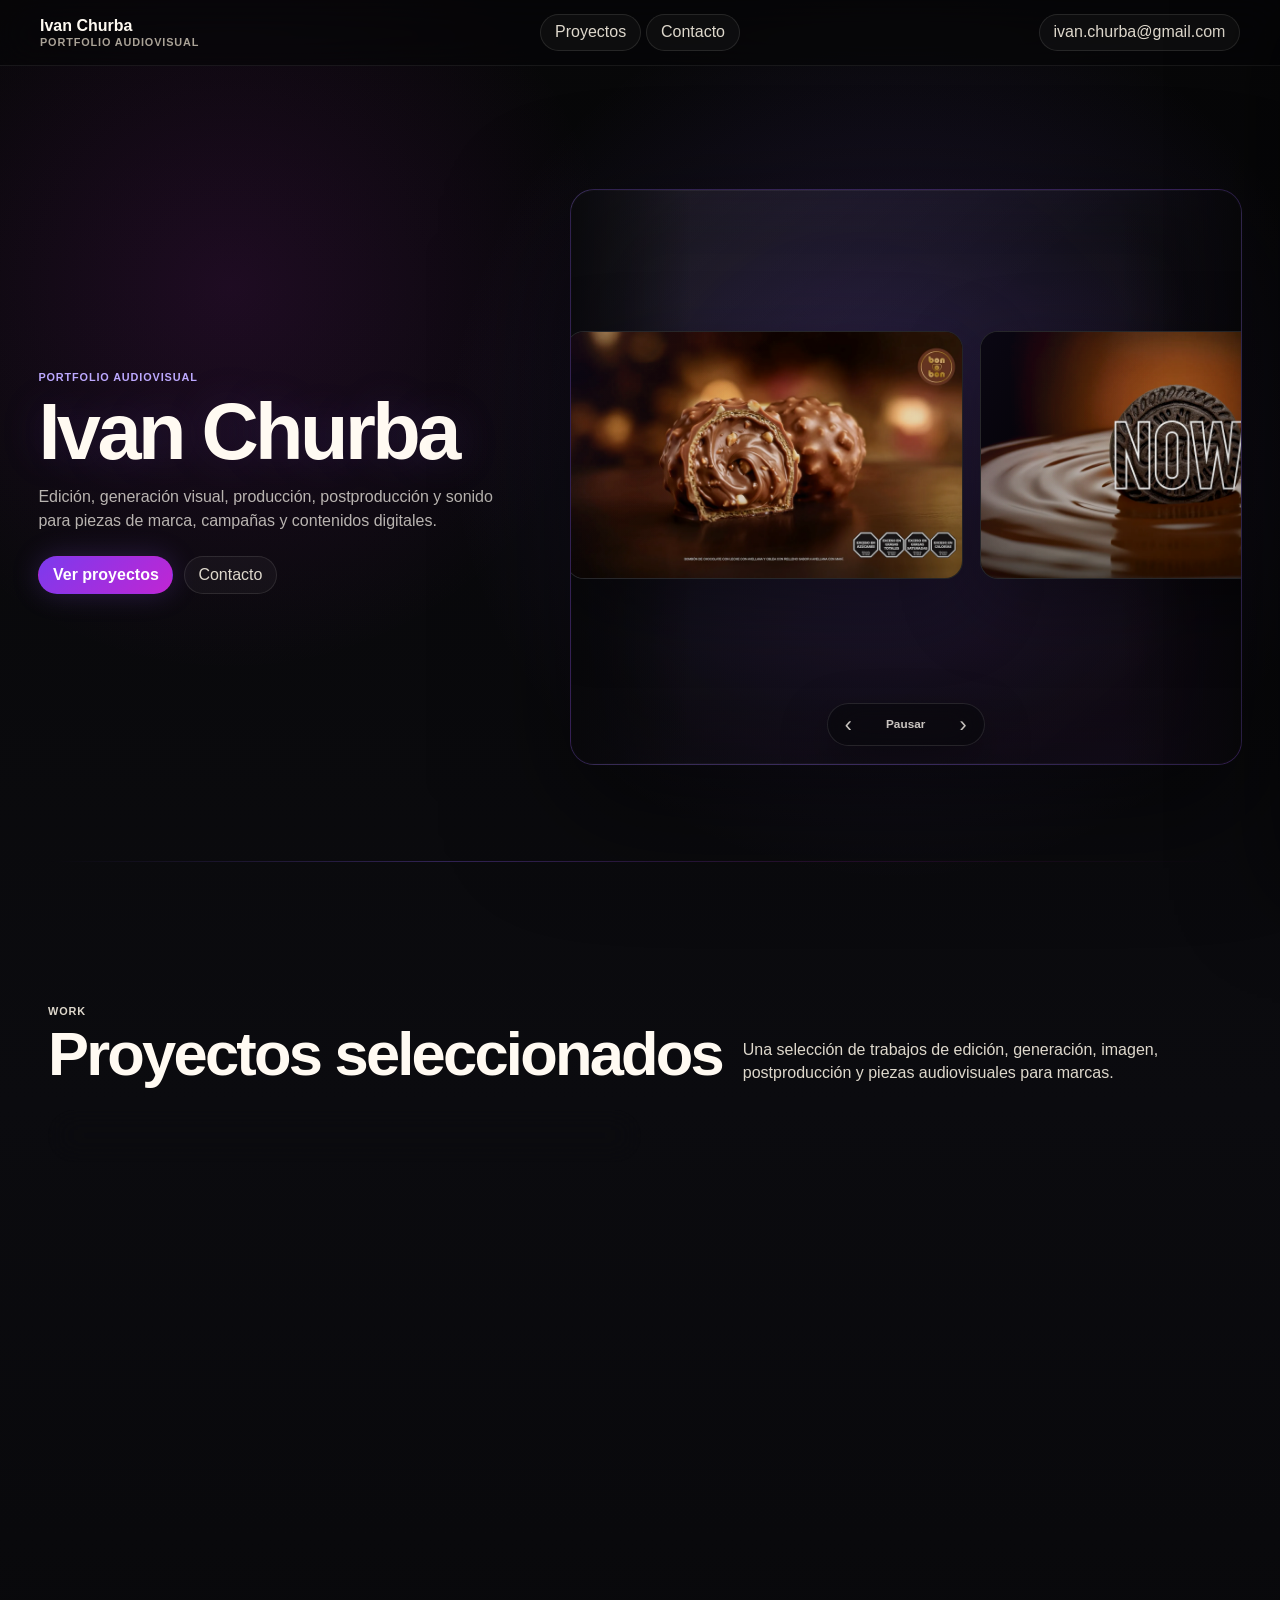
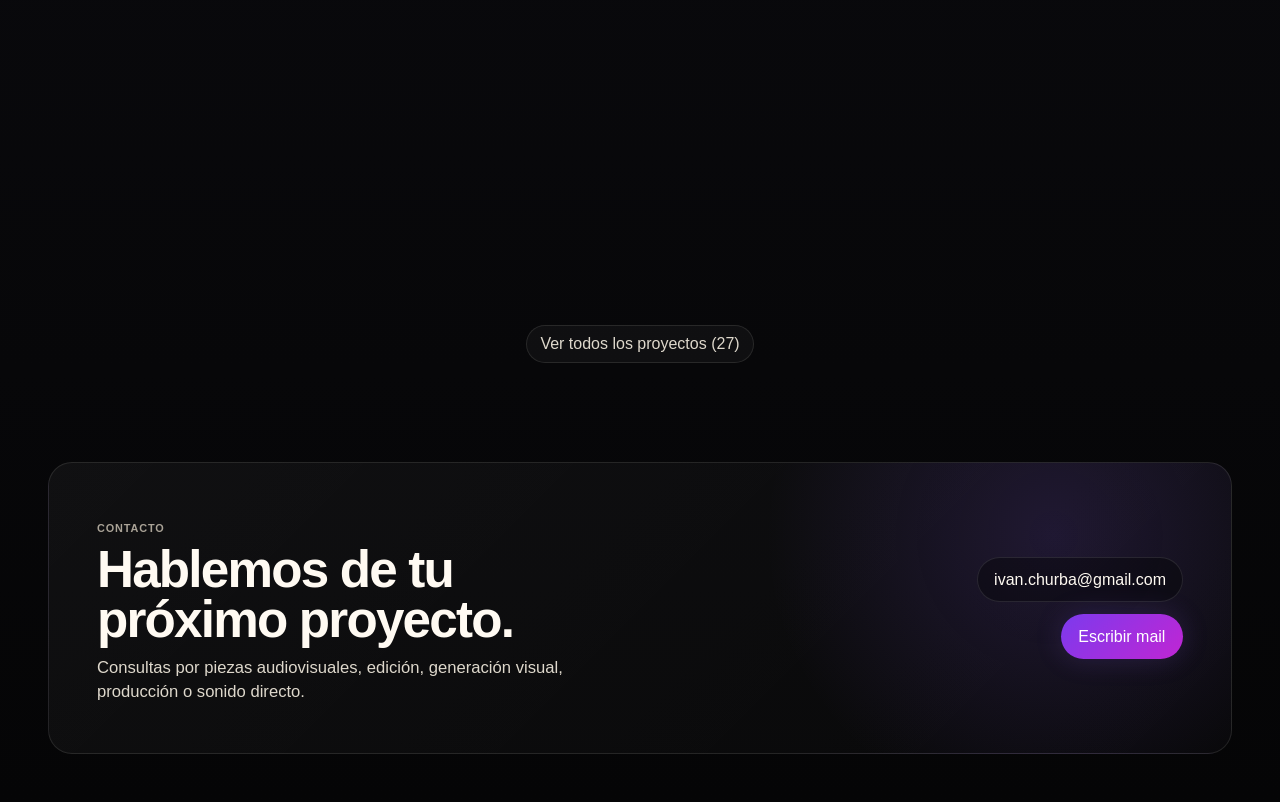
==== commit 40dc0c38: "Refine thumbnails slider and contact section" ====
--- a/index.html
+++ b/index.html
@@ -6,7 +6,7 @@
     <title>Ivan Churba | Portfolio Audiovisual V2</title>
     <meta name="description" content="Portfolio audiovisual de Ivan Churba: edición, generación visual, producción, postproducción, sonido y contenido para marcas.">
     <meta name="robots" content="noindex, nofollow">
-    <link rel="stylesheet" href="styles.css?v=20260625-gallery-preview-fix-01">
+    <link rel="stylesheet" href="styles.css?v=20260625-contact-slider-01">
   </head>
   <body data-page="home">
     <header class="site-header home-header">
@@ -33,60 +33,108 @@
           </div>
         </div>
 
-        <div class="hero-montage reveal" aria-label="Reel interactivo de proyectos">
+        <div class="hero-montage reveal is-marquee" aria-label="Reel interactivo de proyectos">
           <div class="montage-track" id="heroMontage">
             <div class="montage-viewport" aria-label="Proyectos destacados">
               <div class="montage-strip">
                 <div class="montage-set">
+                  <button class="montage-item" data-open-project="generacion-imagen-video-ia-bon-o-bon-supreme">
+                    <img class="montage-image" src="assets/posters/custom-thumbnails/bon-o-bon-supreme.webp" alt="Bon o Bon Supreme" loading="eager">
+                    <strong>Bon o Bon Supreme</strong>
+                  </button>
+                  <button class="montage-item" data-open-project="generacion-imagen-video-ia-cofler-extra">
+                    <img class="montage-image" src="assets/posters/custom-thumbnails/cofler-extra.webp" alt="Cofler Extra" loading="eager">
+                    <strong>Cofler Extra</strong>
+                  </button>
                   <button class="montage-item" data-open-project="generacion-imagen-video-ia-bna-mundial">
-                    <img class="montage-image" src="assets/posters/a-generacion-bna-bna-mundial-promo-generico-30-seg-16x9.jpg" alt="BNA Mundial" loading="eager">
+                    <img class="montage-image" src="assets/posters/custom-thumbnails/bna-pnt-combustible.webp" alt="BNA Mundial" loading="eager">
                     <strong>BNA Mundial</strong>
                   </button>
                   <button class="montage-item" data-open-project="edicion-generacion-ia-cofler-cups">
-                    <img class="montage-image" src="assets/posters/a-generacion-y-edicion-cofler-cups-cofler-cups-final-musica-1.jpg" alt="Cofler Cups" loading="eager">
+                    <img class="montage-image" src="assets/posters/custom-thumbnails/cofler-cups.webp" alt="Cofler Cups" loading="eager">
                     <strong>Cofler Cups</strong>
                   </button>
                   <button class="montage-item" data-open-project="generacion-imagen-video-ia-colecciones-la-nacion">
-                    <img class="montage-image" src="assets/posters/youtube/youtube-colecciones-la-nacion-cerveza.jpg" alt="Colecciones La Nación" loading="eager">
+                    <img class="montage-image" src="assets/posters/custom-thumbnails/colecciones-seru.webp" alt="Colecciones La Nación" loading="eager">
                     <strong>Colecciones La Nación</strong>
                   </button>
                   <button class="montage-item" data-open-project="generacion-imagen-video-ia-coppel-mexico">
-                    <img class="montage-image" src="assets/media/optimized/02-generacion-imagenes-ia/coppel-mexico/webp/1-moda-joven-56-vino.webp" alt="Coppel México" loading="eager">
+                    <img class="montage-image" src="assets/media/optimized/02-generacion-imagenes-ia/coppel-mexico/webp/2-moda-joven-dupla-cm.webp" alt="Coppel México" loading="eager">
                     <strong>Coppel México</strong>
                   </button>
+                  <button class="montage-item" data-open-project="producciones-copas-racing">
+                    <img class="montage-image" src="assets/media/optimized/producciones/copas-racing/copas-racing-02.jpg" alt="Copas Racing" loading="eager">
+                    <strong>Copas Racing</strong>
+                  </button>
                   <button class="montage-item" data-open-project="edicion-generacion-ia-alfajor-goat">
-                    <img class="montage-image" src="assets/posters/a-generacion-y-edicion-alfajor-goat-10-segundos-goat-10-seg-16-9.jpg" alt="Alfajor GOAT" loading="eager">
+                    <img class="montage-image" src="assets/posters/custom-thumbnails/goat.webp" alt="Alfajor GOAT" loading="eager">
                     <strong>Alfajor GOAT</strong>
                   </button>
                   <button class="montage-item" data-open-project="producciones-unicef">
-                    <img class="montage-image" src="assets/posters/new-projects/unicef-tiago-bhavi-1.jpg" alt="UNICEF" loading="eager">
+                    <img class="montage-image" src="assets/posters/custom-thumbnails/unicef-tiago-bhavi-1.webp" alt="UNICEF" loading="eager">
                     <strong>UNICEF</strong>
+                  </button>
+                  <button class="montage-item" data-open-project="generacion-imagen-video-ia-poxipol">
+                    <img class="montage-image" src="assets/posters/new-projects/poxipol-obelisco.jpg" alt="Poxipol" loading="eager">
+                    <strong>Poxipol</strong>
+                  </button>
+                  <button class="montage-item" data-open-project="generacion-imagen-video-ia-cofler-gold">
+                    <img class="montage-image" src="assets/posters/custom-thumbnails/cofler-gold.webp" alt="Cofler Gold" loading="eager">
+                    <strong>Cofler Gold</strong>
+                  </button>
+                  <button class="montage-item" data-open-project="edicion-generacion-ia-arcor-navidad">
+                    <img class="montage-image" src="assets/posters/custom-thumbnails/arcor-navidad-mogul.webp" alt="Arcor Navidad" loading="eager">
+                    <strong>Arcor Navidad</strong>
                   </button>
                 </div>
                 <div class="montage-set" aria-hidden="true">
+                  <button class="montage-item" data-open-project="generacion-imagen-video-ia-bon-o-bon-supreme">
+                    <img class="montage-image" src="assets/posters/custom-thumbnails/bon-o-bon-supreme.webp" alt="Bon o Bon Supreme" loading="eager">
+                    <strong>Bon o Bon Supreme</strong>
+                  </button>
+                  <button class="montage-item" data-open-project="generacion-imagen-video-ia-cofler-extra">
+                    <img class="montage-image" src="assets/posters/custom-thumbnails/cofler-extra.webp" alt="Cofler Extra" loading="eager">
+                    <strong>Cofler Extra</strong>
+                  </button>
                   <button class="montage-item" data-open-project="generacion-imagen-video-ia-bna-mundial">
-                    <img class="montage-image" src="assets/posters/a-generacion-bna-bna-mundial-promo-generico-30-seg-16x9.jpg" alt="BNA Mundial" loading="eager">
+                    <img class="montage-image" src="assets/posters/custom-thumbnails/bna-pnt-combustible.webp" alt="BNA Mundial" loading="eager">
                     <strong>BNA Mundial</strong>
                   </button>
                   <button class="montage-item" data-open-project="edicion-generacion-ia-cofler-cups">
-                    <img class="montage-image" src="assets/posters/a-generacion-y-edicion-cofler-cups-cofler-cups-final-musica-1.jpg" alt="Cofler Cups" loading="eager">
+                    <img class="montage-image" src="assets/posters/custom-thumbnails/cofler-cups.webp" alt="Cofler Cups" loading="eager">
                     <strong>Cofler Cups</strong>
                   </button>
                   <button class="montage-item" data-open-project="generacion-imagen-video-ia-colecciones-la-nacion">
-                    <img class="montage-image" src="assets/posters/youtube/youtube-colecciones-la-nacion-cerveza.jpg" alt="Colecciones La Nación" loading="eager">
+                    <img class="montage-image" src="assets/posters/custom-thumbnails/colecciones-seru.webp" alt="Colecciones La Nación" loading="eager">
                     <strong>Colecciones La Nación</strong>
                   </button>
                   <button class="montage-item" data-open-project="generacion-imagen-video-ia-coppel-mexico">
-                    <img class="montage-image" src="assets/media/optimized/02-generacion-imagenes-ia/coppel-mexico/webp/1-moda-joven-56-vino.webp" alt="Coppel México" loading="eager">
+                    <img class="montage-image" src="assets/media/optimized/02-generacion-imagenes-ia/coppel-mexico/webp/2-moda-joven-dupla-cm.webp" alt="Coppel México" loading="eager">
                     <strong>Coppel México</strong>
                   </button>
+                  <button class="montage-item" data-open-project="producciones-copas-racing">
+                    <img class="montage-image" src="assets/media/optimized/producciones/copas-racing/copas-racing-02.jpg" alt="Copas Racing" loading="eager">
+                    <strong>Copas Racing</strong>
+                  </button>
                   <button class="montage-item" data-open-project="edicion-generacion-ia-alfajor-goat">
-                    <img class="montage-image" src="assets/posters/a-generacion-y-edicion-alfajor-goat-10-segundos-goat-10-seg-16-9.jpg" alt="Alfajor GOAT" loading="eager">
+                    <img class="montage-image" src="assets/posters/custom-thumbnails/goat.webp" alt="Alfajor GOAT" loading="eager">
                     <strong>Alfajor GOAT</strong>
                   </button>
                   <button class="montage-item" data-open-project="producciones-unicef">
-                    <img class="montage-image" src="assets/posters/new-projects/unicef-tiago-bhavi-1.jpg" alt="UNICEF" loading="eager">
+                    <img class="montage-image" src="assets/posters/custom-thumbnails/unicef-tiago-bhavi-1.webp" alt="UNICEF" loading="eager">
                     <strong>UNICEF</strong>
+                  </button>
+                  <button class="montage-item" data-open-project="generacion-imagen-video-ia-poxipol">
+                    <img class="montage-image" src="assets/posters/new-projects/poxipol-obelisco.jpg" alt="Poxipol" loading="eager">
+                    <strong>Poxipol</strong>
+                  </button>
+                  <button class="montage-item" data-open-project="generacion-imagen-video-ia-cofler-gold">
+                    <img class="montage-image" src="assets/posters/custom-thumbnails/cofler-gold.webp" alt="Cofler Gold" loading="eager">
+                    <strong>Cofler Gold</strong>
+                  </button>
+                  <button class="montage-item" data-open-project="edicion-generacion-ia-arcor-navidad">
+                    <img class="montage-image" src="assets/posters/custom-thumbnails/arcor-navidad-mogul.webp" alt="Arcor Navidad" loading="eager">
+                    <strong>Arcor Navidad</strong>
                   </button>
                 </div>
               </div>
@@ -118,9 +166,15 @@
       </section>
 
       <section class="contact-section reveal" id="contacto">
-        <p class="eyebrow">Contacto</p>
-        <h2>Edición, producción y contenido audiovisual.</h2>
-        <a href="mailto:ivan.churba@gmail.com">ivan.churba@gmail.com</a>
+        <div class="contact-copy">
+          <p class="eyebrow">Contacto</p>
+          <h2>Hablemos de tu próximo proyecto.</h2>
+          <p>Consultas por piezas audiovisuales, edición, generación visual, producción o sonido directo.</p>
+        </div>
+        <div class="contact-actions" aria-label="Datos de contacto">
+          <a class="contact-mail" href="mailto:ivan.churba@gmail.com">ivan.churba@gmail.com</a>
+          <a class="contact-button" href="mailto:ivan.churba@gmail.com?subject=Consulta%20portfolio%20audiovisual">Escribir mail</a>
+        </div>
       </section>
     </main>
 
@@ -132,7 +186,7 @@
       </section>
     </aside>
 
-    <script src="data/site-data.js?v=20260625-gallery-preview-fix-01"></script>
-    <script src="app.js?v=20260625-gallery-preview-fix-01"></script>
+    <script src="data/site-data.js?v=20260625-contact-slider-01"></script>
+    <script src="app.js?v=20260625-contact-slider-01"></script>
   </body>
 </html>
--- a/styles.css
+++ b/styles.css
@@ -1361,21 +1361,77 @@
 }
 
 .contact-section {
+  display: grid;
+  grid-template-columns: minmax(0, 0.58fr) minmax(18rem, 0.42fr);
+  gap: clamp(1.25rem, 4vw, 4rem);
+  align-items: center;
   margin: clamp(1rem, 4vw, 3rem);
-  padding: clamp(1.2rem, 4vw, 2.8rem);
+  padding: clamp(1.4rem, 4vw, 3rem);
   border: 1px solid var(--line);
   border-radius: 8px;
-  background: linear-gradient(135deg, rgba(139,92,246,0.12), rgba(192,38,211,0.06), rgba(255,255,255,0.025));
+  background:
+    radial-gradient(circle at 85% 25%, rgba(139, 92, 246, 0.16), transparent 18rem),
+    linear-gradient(135deg, rgba(255,255,255,0.045), rgba(255,255,255,0.015));
+}
+
+.contact-copy {
+  max-width: 45rem;
+}
+
+.contact-copy h2 {
+  margin: 0.25rem 0 0.65rem;
+  max-width: 34rem;
+  font-size: clamp(1.85rem, 4vw, 4.4rem);
+  line-height: 0.98;
+  letter-spacing: -0.035em;
+}
+
+.contact-copy p:not(.eyebrow) {
+  max-width: 34rem;
+  margin: 0;
+  color: var(--soft);
+  font-size: clamp(0.98rem, 1.3vw, 1.18rem);
+  line-height: 1.48;
+}
+
+.contact-actions {
+  display: grid;
+  gap: 0.75rem;
+  justify-items: end;
 }
 
 .contact-section a {
   display: inline-flex;
-  margin-top: 1rem;
-  color: var(--soft);
+  align-items: center;
+  justify-content: center;
+  min-height: 2.8rem;
+  border-radius: 999px;
+  text-decoration: none;
+}
+
+.contact-mail {
+  width: fit-content;
+  max-width: 100%;
+  padding: 0 1rem;
+  border: 1px solid rgba(255, 255, 255, 0.1);
+  color: var(--ink);
+  background: rgba(8, 8, 11, 0.45);
+}
+
+.contact-button {
+  padding: 0 1.1rem;
+  color: #fff;
+  background: linear-gradient(135deg, #7c3aed, #c026d3);
+  box-shadow: 0 0 28px rgba(139, 92, 246, 0.18);
 }
 
 .contact-section a:hover {
+  transform: translateY(-1px);
+}
+
+.contact-mail:hover {
   color: var(--ink);
+  border-color: rgba(139, 92, 246, 0.45);
 }
 
 .project-drawer {
@@ -2061,8 +2117,7 @@
   margin-bottom: 1.6rem;
 }
 
-.work-heading h2,
-.contact-section h2 {
+.work-heading h2 {
   font-size: clamp(2rem, 4.8vw, 5.8rem);
   letter-spacing: -0.045em;
 }
@@ -2209,6 +2264,14 @@
     grid-template-columns: 1fr;
   }
 
+  .contact-section {
+    grid-template-columns: 1fr;
+  }
+
+  .contact-actions {
+    justify-items: start;
+  }
+
   .hero-copy {
     max-width: 46rem;
   }
@@ -2235,6 +2298,18 @@
 @media (max-width: 720px) {
   .home-hero {
     padding-bottom: 2.2rem;
+  }
+
+  .contact-section {
+    margin-inline: 1rem;
+    padding: 1.15rem;
+    border-radius: 18px;
+  }
+
+  .contact-actions,
+  .contact-mail,
+  .contact-button {
+    width: 100%;
   }
 
   .hero-copy h1 {
@@ -3356,6 +3431,150 @@
   }
 }
 
+/* Hard reset for the home marquee so legacy coverflow rules never hide it. */
+.hero-montage.is-marquee .montage-track {
+  position: absolute;
+  inset: 0;
+  z-index: 4;
+  display: block;
+  overflow: hidden;
+  transform: none;
+  transform-style: flat;
+}
+
+.hero-montage.is-marquee .montage-viewport {
+  position: absolute;
+  inset: clamp(1rem, 2.6vw, 2rem) 0 4.75rem;
+  z-index: 4;
+  display: block;
+  min-height: 0;
+  overflow-x: auto;
+  overflow-y: hidden;
+  scroll-behavior: smooth;
+  scroll-snap-type: none;
+  scrollbar-width: none;
+  -webkit-overflow-scrolling: touch;
+  touch-action: pan-x pan-y;
+}
+
+.hero-montage.is-marquee .montage-viewport::-webkit-scrollbar {
+  display: none;
+}
+
+.hero-montage.is-marquee .montage-strip {
+  width: max-content;
+  min-width: max-content;
+  height: 100%;
+  display: flex;
+  align-items: center;
+  gap: 0;
+  transform: none;
+}
+
+.hero-montage.is-marquee .montage-set {
+  min-height: 100%;
+  display: flex;
+  align-items: center;
+  gap: clamp(0.85rem, 1.35vw, 1.25rem);
+  padding-right: clamp(0.85rem, 1.35vw, 1.25rem);
+}
+
+.hero-montage.is-marquee .montage-item,
+.hero-montage.is-marquee .montage-item.is-active,
+.hero-montage.is-marquee .montage-item.is-prev,
+.hero-montage.is-marquee .montage-item.is-next,
+.hero-montage.is-marquee .montage-item.is-hidden,
+.hero-montage.is-marquee .montage-item:nth-child(3n),
+.hero-montage.is-marquee .montage-item:nth-child(3n + 1),
+.hero-montage.is-marquee .montage-item:nth-child(3n + 2) {
+  position: relative;
+  left: auto;
+  top: auto;
+  z-index: 1;
+  flex: 0 0 clamp(22rem, 31vw, 38rem);
+  width: auto;
+  height: auto;
+  aspect-ratio: 16 / 10;
+  min-width: 0;
+  display: block;
+  opacity: 1;
+  pointer-events: auto;
+  transform: none;
+  filter: none;
+  border: 1px solid rgba(255, 255, 255, 0.12);
+  border-radius: 18px;
+  overflow: hidden;
+  background: #09090c;
+  box-shadow: 0 26px 78px rgba(0, 0, 0, 0.42);
+  transition: transform 260ms ease, border-color 220ms ease, box-shadow 220ms ease;
+}
+
+.hero-montage.is-marquee .montage-item:hover {
+  z-index: 2;
+  transform: translateY(-0.35rem) scale(1.018);
+  border-color: rgba(192, 38, 211, 0.58);
+  box-shadow: 0 34px 96px rgba(0, 0, 0, 0.54), 0 0 34px rgba(139, 92, 246, 0.18);
+}
+
+.hero-montage.is-marquee .montage-image {
+  width: 100%;
+  height: 100%;
+  display: block;
+  object-fit: cover;
+  opacity: 1;
+  filter: saturate(0.98) contrast(1.04) brightness(0.92);
+  transition: transform 680ms cubic-bezier(.2,.8,.2,1), filter 240ms ease;
+}
+
+.hero-montage.is-marquee .montage-item:hover .montage-image {
+  transform: scale(1.055);
+  filter: saturate(1.06) contrast(1.06) brightness(0.98);
+}
+
+.hero-montage.is-marquee .montage-item strong,
+.hero-montage.is-marquee .montage-caption {
+  display: none;
+}
+
+.hero-montage.is-marquee .montage-item::after {
+  content: "";
+  position: absolute;
+  inset: 0;
+  z-index: 1;
+  background:
+    linear-gradient(180deg, rgba(0, 0, 0, 0.02), transparent 54%, rgba(0, 0, 0, 0.26)),
+    linear-gradient(120deg, rgba(139, 92, 246, 0.08), transparent 40%);
+}
+
+@media (max-width: 920px) {
+  .hero-montage.is-marquee .montage-viewport {
+    inset: 1.35rem 0 4.35rem;
+  }
+
+  .hero-montage.is-marquee .montage-item,
+  .hero-montage.is-marquee .montage-item.is-active,
+  .hero-montage.is-marquee .montage-item.is-prev,
+  .hero-montage.is-marquee .montage-item.is-next,
+  .hero-montage.is-marquee .montage-item.is-hidden {
+    flex-basis: min(82vw, 30rem);
+  }
+}
+
+@media (max-width: 720px) {
+  .hero-montage.is-marquee .montage-viewport {
+    inset: 1rem 0 4rem;
+  }
+
+  .hero-montage.is-marquee .montage-item,
+  .hero-montage.is-marquee .montage-item.is-active,
+  .hero-montage.is-marquee .montage-item.is-prev,
+  .hero-montage.is-marquee .montage-item.is-next,
+  .hero-montage.is-marquee .montage-item.is-hidden {
+    flex-basis: min(78vw, 23rem);
+    border-radius: 16px;
+  }
+}
+
 /* Mobile gallery drawer final pass */
 @media (max-width: 720px) {
   .project-drawer:not(.is-gallery-fullscreen) .drawer-panel {
@@ -3599,6 +3818,22 @@
   }
 }
 
+/* Project-specific thumbnail framing */
+.work-image[src*="coppel-mexico"],
+.project-media[src*="coppel-mexico"],
+.gallery-image[src*="coppel-mexico"],
+.drawer-thumb-image[src*="coppel-mexico"] {
+  object-position: center top;
+}
+
+.work-image[src*="arcor-pascuas-rocklets-cohete"],
+.montage-image[src*="arcor-pascuas-rocklets-cohete"],
+.project-media[src*="arcor-pascuas-rocklets-cohete"],
+.drawer-piece-image[src*="arcor-pascuas-rocklets-cohete"] {
+  object-fit: contain;
+  background: #07070a;
+}
+
 /* Final gallery drawer alignment */
 .project-drawer:not(.is-gallery-fullscreen) .drawer-body.is-gallery-drawer {
   height: 100%;
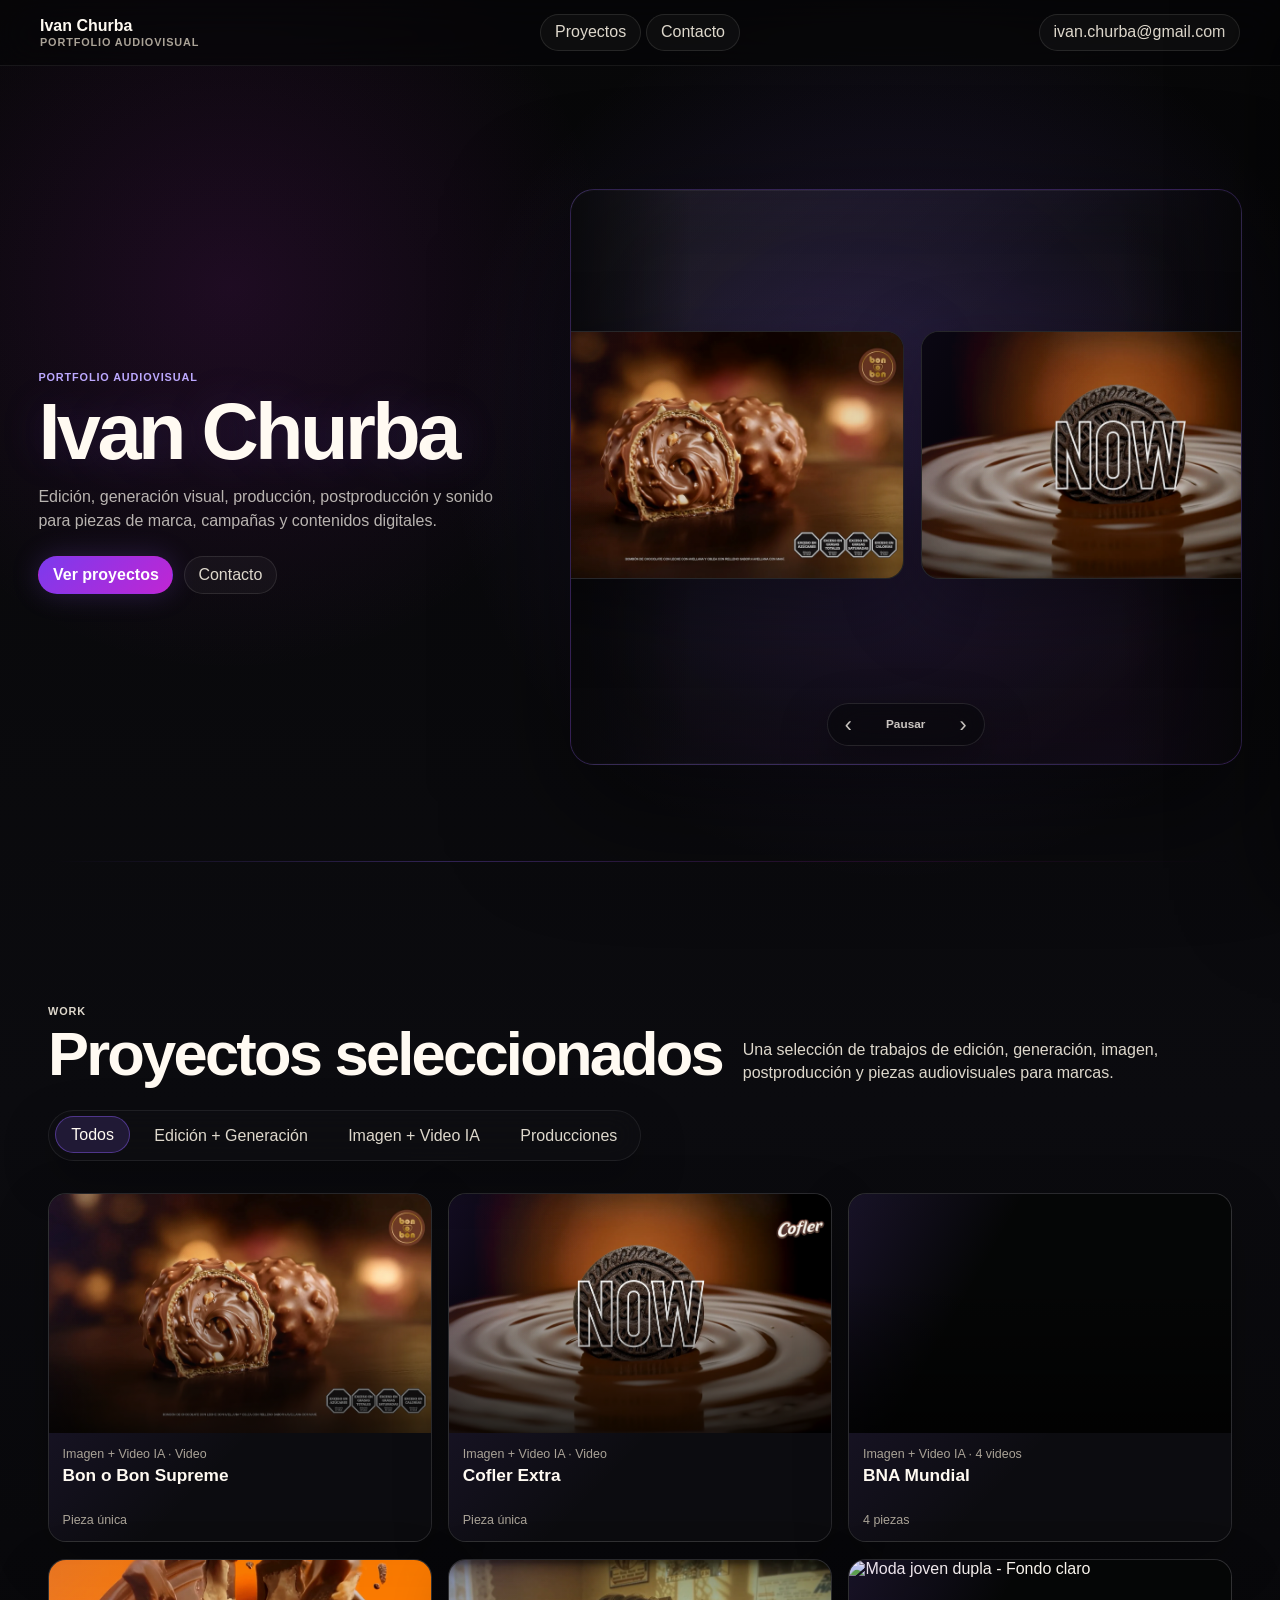
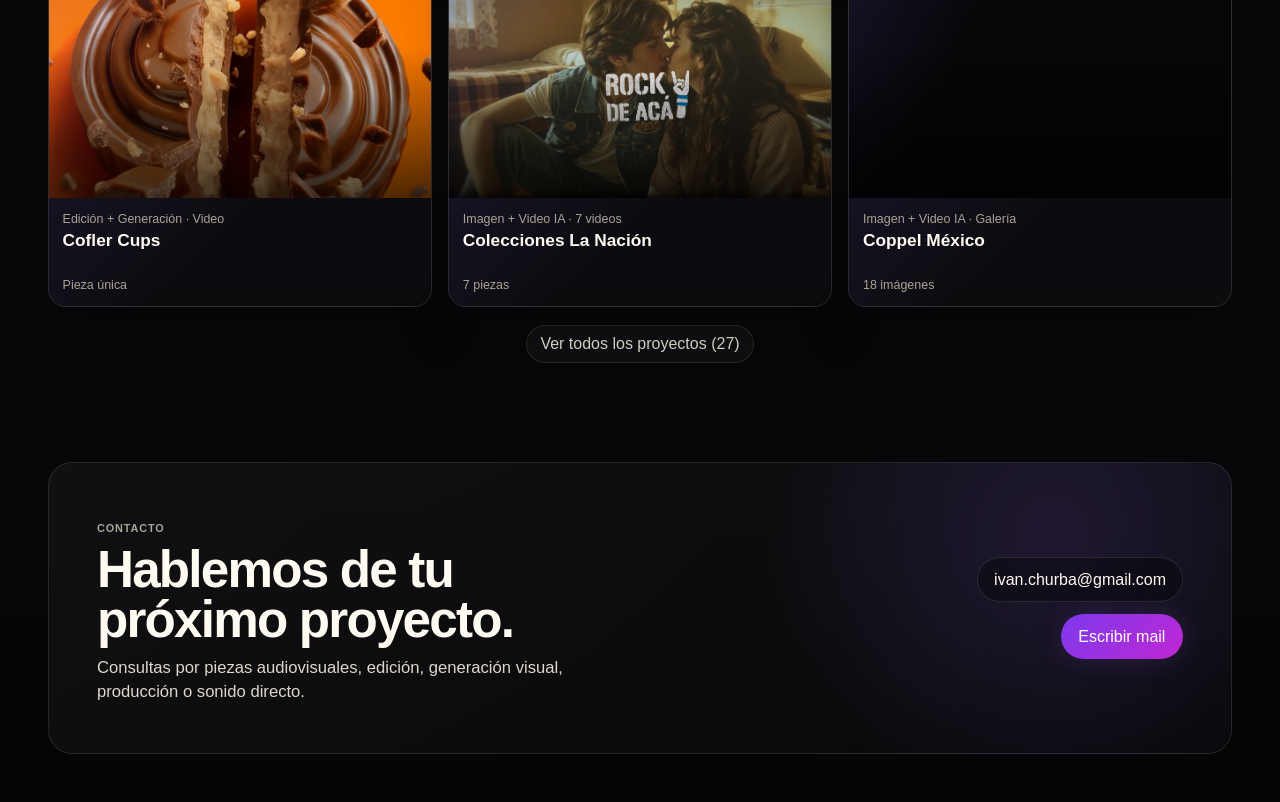
==== commit 3e792d37: "Add brand logo hover overlays" ====
--- a/index.html
+++ b/index.html
@@ -6,7 +6,7 @@
     <title>Ivan Churba | Portfolio Audiovisual V2</title>
     <meta name="description" content="Portfolio audiovisual de Ivan Churba: edición, generación visual, producción, postproducción, sonido y contenido para marcas.">
     <meta name="robots" content="noindex, nofollow">
-    <link rel="stylesheet" href="styles.css?v=20260625-contact-slider-01">
+    <link rel="stylesheet" href="styles.css?v=20260625-logo-hover-05">
   </head>
   <body data-page="home">
     <header class="site-header home-header">
@@ -186,7 +186,7 @@
       </section>
     </aside>
 
-    <script src="data/site-data.js?v=20260625-contact-slider-01"></script>
-    <script src="app.js?v=20260625-contact-slider-01"></script>
+    <script src="data/site-data.js?v=20260625-logo-hover-05"></script>
+    <script src="app.js?v=20260625-logo-hover-05"></script>
   </body>
 </html>
--- a/styles.css
+++ b/styles.css
@@ -1299,13 +1299,243 @@
   width: 100%;
   height: 100%;
   display: block;
+  justify-self: center;
   object-fit: cover;
-  transition: transform 450ms ease, filter 220ms ease;
+  transition: transform 720ms cubic-bezier(.2,.8,.2,1), filter 420ms ease;
+}
+
+.work-card[data-open-project="edicion-generacion-ia-arcor-pascuas"] .work-image {
+  width: auto;
+  justify-self: center;
 }
 
 .work-card:hover .work-image {
   transform: scale(1.055);
   filter: saturate(1.08) contrast(1.04);
+}
+
+.work-card.has-brand-logo:hover .work-image {
+  transform: scale(1.075);
+  filter: saturate(0.72) contrast(1.04) brightness(0.38);
+}
+
+.brand-logo-overlay {
+  position: absolute;
+  inset: 0;
+  z-index: 3;
+  display: grid;
+  place-items: center;
+  padding: clamp(1.4rem, 4vw, 3.2rem);
+  pointer-events: none;
+  opacity: 0;
+  clip-path: inset(48% 0 48% 0 round 18px);
+  transform: translateY(0.85rem) scale(0.92);
+  filter: none;
+  transition:
+    opacity 320ms ease,
+    clip-path 620ms cubic-bezier(.2,.8,.2,1),
+    transform 620ms cubic-bezier(.2,.8,.2,1);
+}
+
+.brand-logo-overlay::before {
+  content: "";
+  position: absolute;
+  inset: 0;
+  z-index: -1;
+  background:
+    radial-gradient(circle at 50% 50%, rgba(139, 92, 246, 0.36), transparent 36%),
+    radial-gradient(circle at 50% 52%, rgba(192, 38, 211, 0.2), transparent 48%),
+    rgba(4, 4, 7, 0.48);
+  opacity: 0;
+  transform: scale(0.88);
+  transition: opacity 360ms ease, transform 760ms cubic-bezier(.2,.8,.2,1);
+}
+
+.brand-logo-overlay::after {
+  content: "";
+  position: absolute;
+  inset: 0;
+  z-index: -1;
+  background: linear-gradient(110deg, transparent 18%, rgba(255, 255, 255, 0.16) 48%, transparent 72%);
+  opacity: 0;
+  transform: translateX(-120%);
+  transition: opacity 200ms ease, transform 820ms cubic-bezier(.2,.8,.2,1);
+}
+
+.brand-logo-overlay.is-spotlight {
+  clip-path: circle(0 at 50% 50%);
+  transform: scale(1.08);
+  filter: none;
+  transition:
+    opacity 260ms ease,
+    clip-path 720ms cubic-bezier(.16,1,.3,1),
+    transform 720ms cubic-bezier(.16,1,.3,1);
+}
+
+.brand-logo-overlay.is-spotlight::before {
+  background:
+    radial-gradient(circle at 50% 48%, rgba(139, 92, 246, 0.14), transparent 42%),
+    linear-gradient(180deg, rgba(4, 4, 7, 0.18), rgba(4, 4, 7, 0.5)),
+    rgba(4, 4, 7, 0.2);
+  transform: none;
+}
+
+.brand-logo-overlay.is-spotlight::after {
+  background: linear-gradient(105deg, transparent 24%, rgba(255,255,255,0.13) 49%, transparent 66%);
+  transform: translateX(-120%);
+  transition: opacity 220ms ease, transform 820ms cubic-bezier(.16,1,.3,1);
+}
+
+.brand-logo-overlay.is-spotlight img {
+  transform: translateY(0.5rem) scale(0.9);
+  opacity: 0;
+  transition: opacity 360ms ease 120ms, transform 620ms cubic-bezier(.16,1,.3,1) 80ms;
+}
+
+.brand-logo-overlay img {
+  width: min(72%, 20rem);
+  max-height: 48%;
+  object-fit: contain;
+  filter:
+    drop-shadow(0 16px 30px rgba(0, 0, 0, 0.62))
+    drop-shadow(0 0 18px rgba(139, 92, 246, 0.28));
+}
+
+.brand-logo-overlay.scale-small img {
+  width: min(46%, 12rem);
+  max-height: 34%;
+}
+
+.brand-logo-overlay.scale-compact img {
+  width: min(48%, 13.5rem);
+  max-height: 34%;
+}
+
+.brand-logo-overlay.scale-large img {
+  width: min(88%, 26rem);
+  max-height: 68%;
+}
+
+.brand-logo-overlay.scale-xlarge img {
+  width: min(96%, 31rem);
+  max-height: 78%;
+}
+
+.brand-logo-overlay.treatment-warm-mono img {
+  filter:
+    brightness(0) saturate(100%) invert(95%) sepia(13%) saturate(330%) hue-rotate(333deg) brightness(104%) contrast(94%)
+    drop-shadow(0 16px 30px rgba(0, 0, 0, 0.62))
+    drop-shadow(0 0 18px rgba(139, 92, 246, 0.2));
+  opacity: 0.96;
+}
+
+.brand-logo-overlay.treatment-soft-color img {
+  filter:
+    saturate(0.58) contrast(0.92) brightness(1.04)
+    drop-shadow(0 16px 30px rgba(0, 0, 0, 0.62))
+    drop-shadow(0 0 18px rgba(139, 92, 246, 0.2));
+  opacity: 0.9;
+}
+
+.brand-logo-overlay.treatment-desaturated img {
+  filter:
+    grayscale(0.68) saturate(0.58) contrast(1.02) brightness(1.04)
+    drop-shadow(0 16px 30px rgba(0, 0, 0, 0.62))
+    drop-shadow(0 0 18px rgba(139, 92, 246, 0.18));
+  opacity: 0.94;
+}
+
+.work-card:hover .brand-logo-overlay,
+.montage-item:hover .brand-logo-overlay {
+  opacity: 1;
+  clip-path: inset(0 0 0 0 round 18px);
+  transform: translateY(0) scale(1);
+}
+
+.work-card:hover .brand-logo-overlay.is-spotlight,
+.montage-item:hover .brand-logo-overlay.is-spotlight {
+  clip-path: circle(78% at 50% 50%);
+  transform: scale(1.5);
+}
+
+.work-card:hover .brand-logo-overlay::before,
+.montage-item:hover .brand-logo-overlay::before {
+  opacity: 1;
+  transform: scale(1);
+  animation: brandGlowPulse 2.8s ease-in-out infinite;
+}
+
+.work-card:hover .brand-logo-overlay.is-spotlight::before,
+.montage-item:hover .brand-logo-overlay.is-spotlight::before {
+  transform: none;
+  animation: none;
+}
+
+.work-card:hover .brand-logo-overlay::after,
+.montage-item:hover .brand-logo-overlay::after {
+  opacity: 1;
+  transform: translateX(120%);
+}
+
+.work-card:hover .brand-logo-overlay.is-spotlight::after,
+.montage-item:hover .brand-logo-overlay.is-spotlight::after {
+  transform: translateX(120%);
+}
+
+.work-card:hover .brand-logo-overlay.is-spotlight img,
+.montage-item:hover .brand-logo-overlay.is-spotlight img {
+  opacity: 1;
+  transform: translateY(0) scale(1);
+}
+
+.hero-montage.is-marquee .brand-logo-overlay {
+  padding: clamp(1rem, 2.4vw, 2.1rem);
+}
+
+.hero-montage.is-marquee .brand-logo-overlay img {
+  width: min(50%, 15rem);
+  max-height: 38%;
+}
+
+.hero-montage.is-marquee .brand-logo-overlay.scale-compact img {
+  width: min(42%, 11rem);
+  max-height: 30%;
+}
+
+.hero-montage.is-marquee .brand-logo-overlay.scale-large img {
+  width: min(58%, 17rem);
+  max-height: 46%;
+}
+
+.hero-montage.is-marquee .brand-logo-overlay.scale-xlarge img {
+  width: min(66%, 19rem);
+  max-height: 54%;
+}
+
+.hero-montage.is-marquee .montage-item:hover .brand-logo-overlay.is-spotlight.scale-compact img {
+  transform: translateY(0) scale(0.92);
+}
+
+.brand-logo-overlay.is-spotlight.align-raise img {
+  transform: translateY(-0.6rem) scale(0.9);
+}
+
+.work-card:hover .brand-logo-overlay.is-spotlight.align-raise img,
+.montage-item:hover .brand-logo-overlay.is-spotlight.align-raise img {
+  transform: translateY(-1.25rem) scale(1);
+}
+
+.brand-logo-overlay.is-spotlight.align-lift img {
+  transform: translateY(-1.25rem) scale(0.9);
+}
+
+.work-card:hover .brand-logo-overlay.is-spotlight.align-lift img,
+.montage-item:hover .brand-logo-overlay.is-spotlight.align-lift img {
+  transform: translateY(-2.35rem) scale(1);
+}
+
+.work-card.has-brand-logo:hover .work-hover-label {
+  opacity: 0;
 }
 
 .work-hover-label {
@@ -2292,6 +2522,39 @@
   .work-card:nth-child(6n + 2):hover,
   .work-card:nth-child(6n + 5):hover {
     transform: translateY(-0.55rem);
+  }
+}
+
+@media (max-width: 979px) {
+  .project-drawer:not(.is-gallery-fullscreen) .drawer-body.has-related:not(.is-gallery-drawer) {
+    height: calc(100dvh - 4.6rem);
+    min-height: 0;
+    display: grid;
+    grid-template-rows: auto minmax(0, 1fr);
+    overflow: hidden;
+  }
+
+  .project-drawer:not(.is-gallery-fullscreen) .drawer-body.has-related:not(.is-gallery-drawer) .drawer-feature {
+    min-height: 0;
+    display: grid;
+    gap: 0.9rem;
+  }
+
+  .project-drawer:not(.is-gallery-fullscreen) .drawer-body.has-related:not(.is-gallery-drawer) .drawer-heading {
+    max-height: 32dvh;
+    overflow: auto;
+    padding-right: 0.15rem;
+  }
+
+  .project-drawer:not(.is-gallery-fullscreen) .drawer-body.has-related:not(.is-gallery-drawer) .drawer-video-frame {
+    min-height: 0;
+    max-height: 34dvh;
+  }
+
+  .project-drawer:not(.is-gallery-fullscreen) .drawer-body.has-related:not(.is-gallery-drawer) .drawer-related {
+    min-height: 0;
+    overflow: auto;
+    padding-bottom: 0.4rem;
   }
 }
 
@@ -3531,6 +3794,46 @@
   filter: saturate(1.06) contrast(1.06) brightness(0.98);
 }
 
+.hero-montage.is-marquee .montage-item.has-brand-logo:hover .montage-image {
+  filter: saturate(0.82) contrast(1.04) brightness(0.48);
+}
+
+@keyframes brandGlowPulse {
+  0%, 100% {
+    opacity: 0.82;
+    transform: scale(1);
+  }
+
+  50% {
+    opacity: 1;
+    transform: scale(1.04);
+  }
+}
+
+@keyframes brandSpotlightPulse {
+  0%, 100% {
+    opacity: 0.78;
+    filter: blur(0);
+  }
+
+  50% {
+    opacity: 1;
+    filter: blur(2px);
+  }
+}
+
+@media (prefers-reduced-motion: reduce) {
+  .brand-logo-overlay,
+  .brand-logo-overlay::before,
+  .brand-logo-overlay::after {
+    transition: opacity 120ms ease !important;
+    animation: none !important;
+    transform: none !important;
+    filter: none !important;
+    clip-path: none !important;
+  }
+}
+
 .hero-montage.is-marquee .montage-item strong,
 .hero-montage.is-marquee .montage-caption {
   display: none;
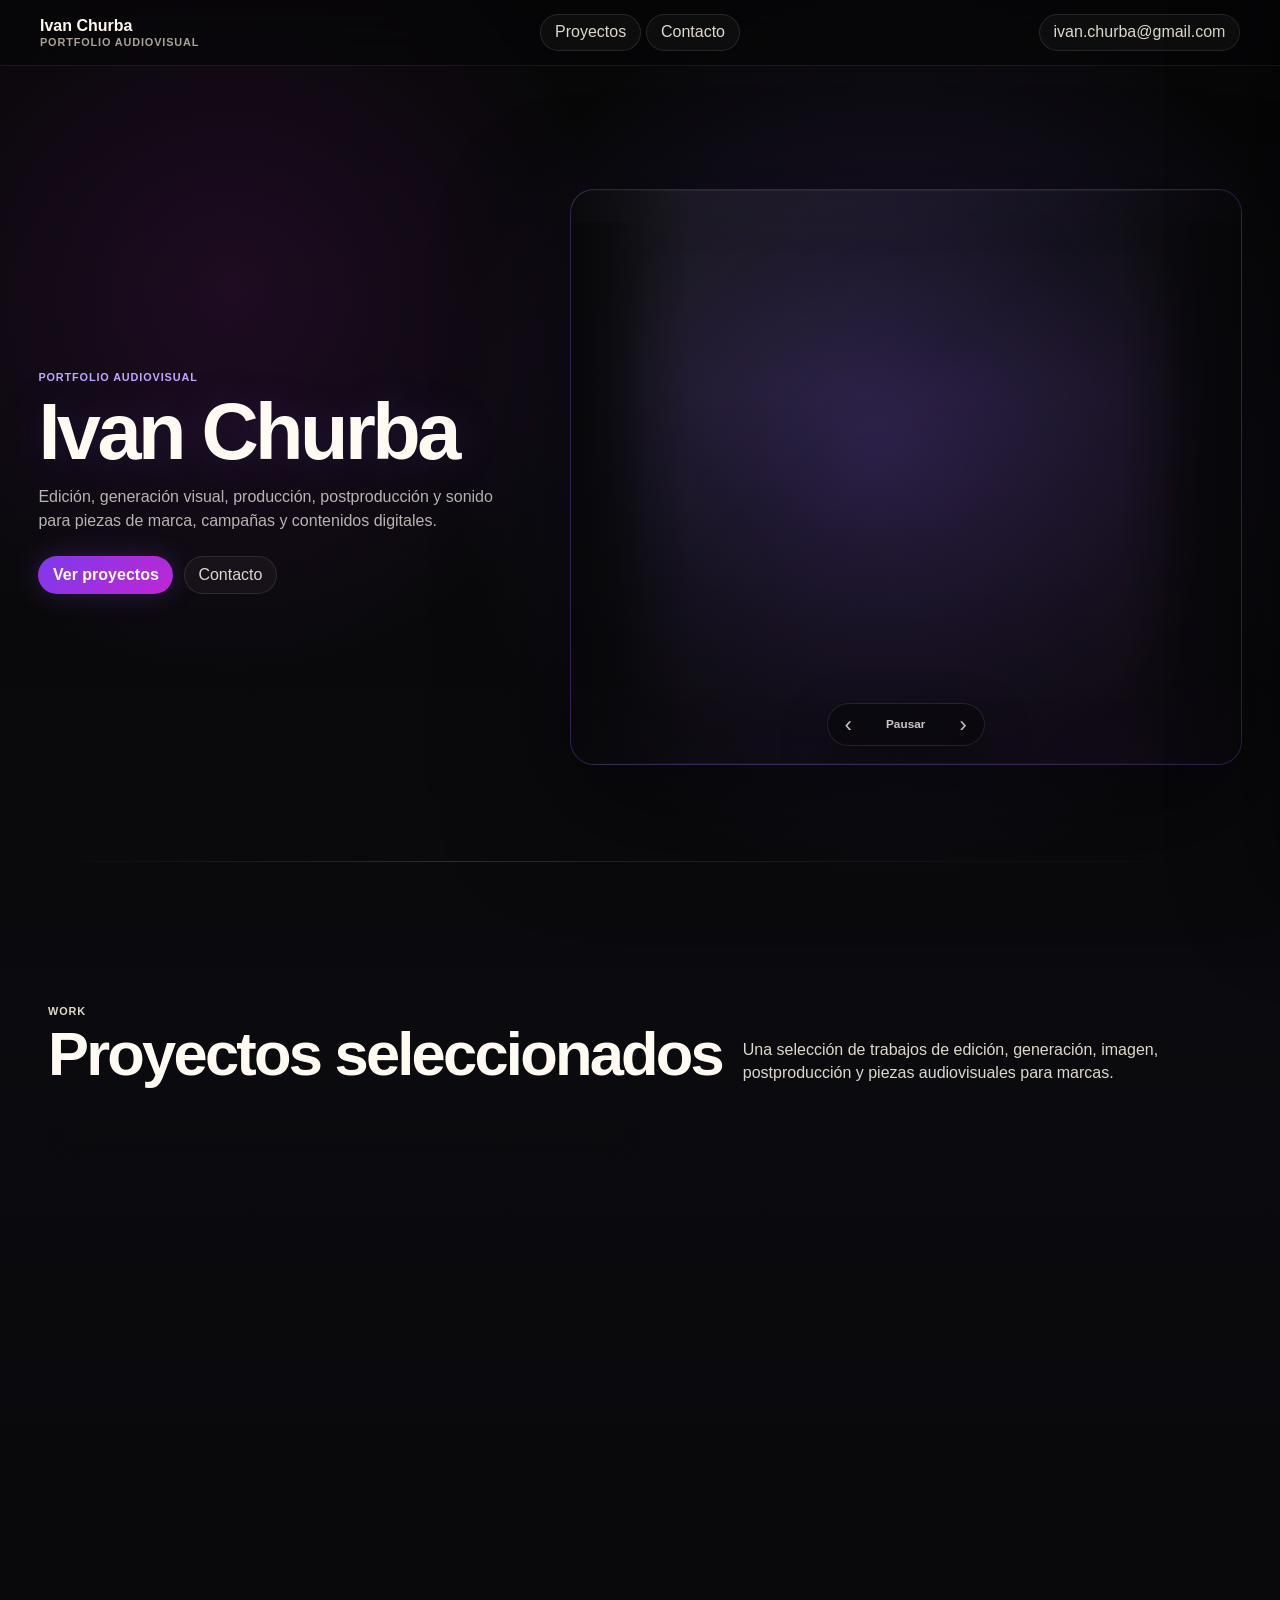
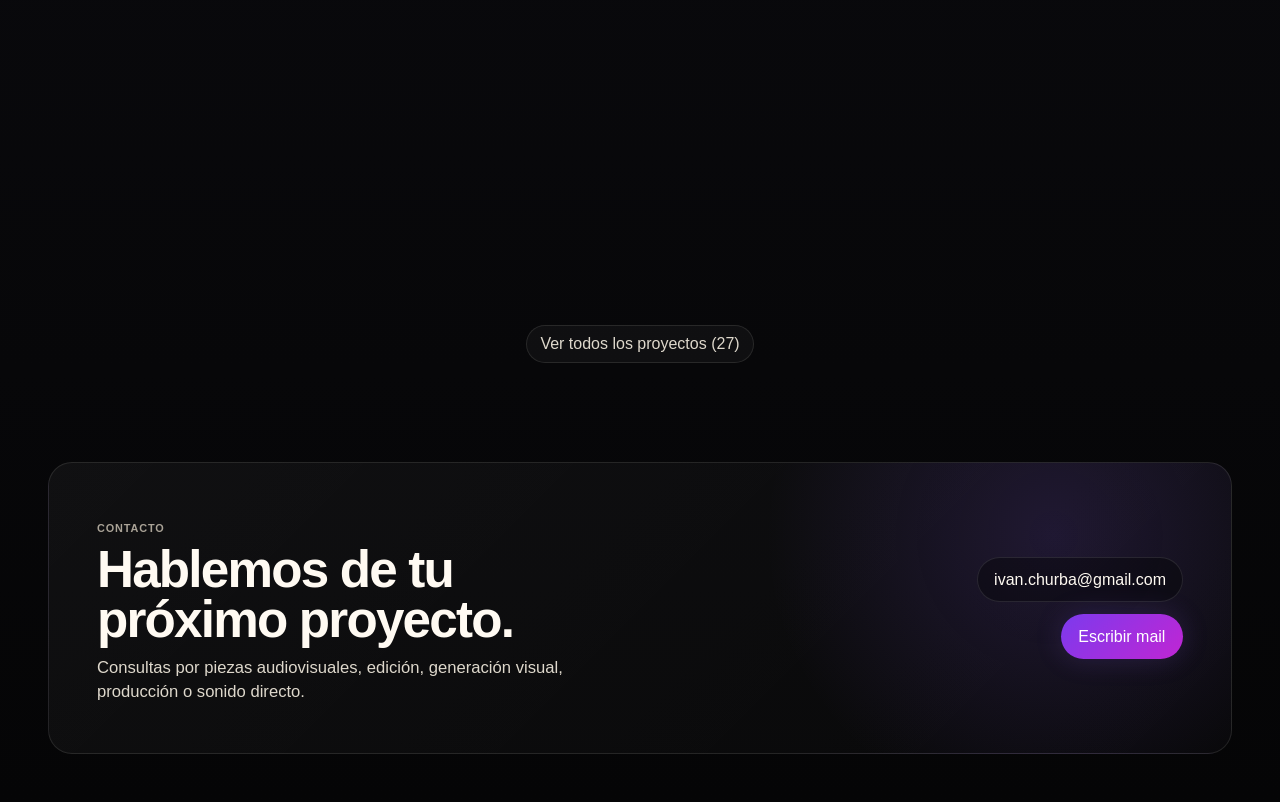
==== commit fe89c899: "Refine slider loop and project filters" ====
--- a/index.html
+++ b/index.html
@@ -6,7 +6,7 @@
     <title>Ivan Churba | Portfolio Audiovisual V2</title>
     <meta name="description" content="Portfolio audiovisual de Ivan Churba: edición, generación visual, producción, postproducción, sonido y contenido para marcas.">
     <meta name="robots" content="noindex, nofollow">
-    <link rel="stylesheet" href="styles.css?v=20260625-logo-hover-05">
+    <link rel="stylesheet" href="styles.css?v=20260626-slider-smooth-02">
   </head>
   <body data-page="home">
     <header class="site-header home-header">
@@ -173,7 +173,7 @@
         </div>
         <div class="contact-actions" aria-label="Datos de contacto">
           <a class="contact-mail" href="mailto:ivan.churba@gmail.com">ivan.churba@gmail.com</a>
-          <a class="contact-button" href="mailto:ivan.churba@gmail.com?subject=Consulta%20portfolio%20audiovisual">Escribir mail</a>
+          <a class="contact-button" href="mailto:ivan.churba@gmail.com">Escribir mail</a>
         </div>
       </section>
     </main>
@@ -186,7 +186,7 @@
       </section>
     </aside>
 
-    <script src="data/site-data.js?v=20260625-logo-hover-05"></script>
-    <script src="app.js?v=20260625-logo-hover-05"></script>
+    <script src="data/site-data.js?v=20260626-slider-smooth-02"></script>
+    <script src="app.js?v=20260626-slider-smooth-02"></script>
   </body>
 </html>
--- a/styles.css
+++ b/styles.css
@@ -1305,8 +1305,12 @@
 }
 
 .work-card[data-open-project="edicion-generacion-ia-arcor-pascuas"] .work-image {
-  width: auto;
   justify-self: center;
+}
+
+.work-card[data-open-project="edicion-generacion-ia-arcor-pascuas"] .work-thumb {
+  display: grid;
+  place-items: center;
 }
 
 .work-card:hover .work-image {
@@ -1455,6 +1459,10 @@
 .work-card:hover .brand-logo-overlay.is-spotlight,
 .montage-item:hover .brand-logo-overlay.is-spotlight {
   clip-path: circle(78% at 50% 50%);
+  transform: scale(1);
+}
+
+.hero-montage.is-marquee .montage-item:hover .brand-logo-overlay.is-spotlight {
   transform: scale(1.5);
 }
 
@@ -1532,6 +1540,31 @@
 .work-card:hover .brand-logo-overlay.is-spotlight.align-lift img,
 .montage-item:hover .brand-logo-overlay.is-spotlight.align-lift img {
   transform: translateY(-2.35rem) scale(1);
+}
+
+.brand-logo-overlay.is-spotlight.align-lift-high img {
+  transform: translateY(-1.8rem) scale(0.9);
+}
+
+.work-card:hover .brand-logo-overlay.is-spotlight.align-lift-high img,
+.montage-item:hover .brand-logo-overlay.is-spotlight.align-lift-high img {
+  transform: translateY(-3.1rem) scale(1);
+}
+
+.hero-montage.is-marquee .brand-logo-overlay.is-spotlight.slider-align-lift img {
+  transform: translateY(-1.05rem) scale(0.9);
+}
+
+.hero-montage.is-marquee .montage-item:hover .brand-logo-overlay.is-spotlight.slider-align-lift img {
+  transform: translateY(-1.75rem) scale(1);
+}
+
+.hero-montage.is-marquee .brand-logo-overlay.is-spotlight.slider-align-center img {
+  transform: translateY(0.15rem) scale(0.9);
+}
+
+.hero-montage.is-marquee .montage-item:hover .brand-logo-overlay.is-spotlight.slider-align-center img {
+  transform: translateY(0) scale(1);
 }
 
 .work-card.has-brand-logo:hover .work-hover-label {
@@ -3705,6 +3738,27 @@
   transform-style: flat;
 }
 
+.hero-montage.is-marquee .montage-track::before,
+.hero-montage.is-marquee .montage-track::after {
+  content: "";
+  position: absolute;
+  top: clamp(1rem, 2.6vw, 2rem);
+  bottom: 4.75rem;
+  z-index: 8;
+  width: clamp(2.5rem, 6vw, 6.5rem);
+  pointer-events: none;
+}
+
+.hero-montage.is-marquee .montage-track::before {
+  left: 0;
+  background: linear-gradient(90deg, rgba(7, 7, 10, 0.72), rgba(7, 7, 10, 0));
+}
+
+.hero-montage.is-marquee .montage-track::after {
+  right: 0;
+  background: linear-gradient(270deg, rgba(7, 7, 10, 0.72), rgba(7, 7, 10, 0));
+}
+
 .hero-montage.is-marquee .montage-viewport {
   position: absolute;
   inset: clamp(1rem, 2.6vw, 2rem) 0 4.75rem;
@@ -3713,7 +3767,7 @@
   min-height: 0;
   overflow-x: auto;
   overflow-y: hidden;
-  scroll-behavior: smooth;
+  scroll-behavior: auto;
   scroll-snap-type: none;
   scrollbar-width: none;
   -webkit-overflow-scrolling: touch;
@@ -4029,14 +4083,6 @@
   letter-spacing: 0;
   line-height: 1.1;
   text-transform: none;
-  transition: transform 180ms ease, border-color 180ms ease, background 180ms ease, box-shadow 180ms ease;
-}
-
-.drawer-role .drawer-role-chip:hover {
-  transform: translateY(-2px);
-  border-color: rgba(139, 92, 246, 0.55);
-  background: rgba(139, 92, 246, 0.13);
-  box-shadow: 0 12px 34px rgba(0, 0, 0, 0.22), 0 0 22px rgba(139, 92, 246, 0.14);
 }
 
 .drawer-role-icon {
@@ -4123,6 +4169,7 @@
 
 /* Project-specific thumbnail framing */
 .work-image[src*="coppel-mexico"],
+.montage-image[src*="coppel-mexico"],
 .project-media[src*="coppel-mexico"],
 .gallery-image[src*="coppel-mexico"],
 .drawer-thumb-image[src*="coppel-mexico"] {
@@ -4133,8 +4180,7 @@
 .montage-image[src*="arcor-pascuas-rocklets-cohete"],
 .project-media[src*="arcor-pascuas-rocklets-cohete"],
 .drawer-piece-image[src*="arcor-pascuas-rocklets-cohete"] {
-  object-fit: contain;
-  background: #07070a;
+  object-position: center center;
 }
 
 /* Final gallery drawer alignment */
@@ -4274,3 +4320,37 @@
     grid-auto-columns: min(42vw, 9.25rem);
   }
 }
+
+/* Mobile video drawers use one natural scroll surface. Opening/changing a
+   project scrolls this panel back to the featured video in app.js. */
+@media (max-width: 979px) {
+  .project-drawer:not(.is-gallery-fullscreen) .drawer-panel {
+    overflow-y: auto;
+  }
+
+  .project-drawer:not(.is-gallery-fullscreen) .drawer-body.has-related:not(.is-gallery-drawer) {
+    height: auto;
+    min-height: 100%;
+    display: block;
+    overflow: visible;
+  }
+
+  .project-drawer:not(.is-gallery-fullscreen) .drawer-body.has-related:not(.is-gallery-drawer) .drawer-feature {
+    display: block;
+  }
+
+  .project-drawer:not(.is-gallery-fullscreen) .drawer-body.has-related:not(.is-gallery-drawer) .drawer-heading {
+    max-height: none;
+    overflow: visible;
+    padding-right: 0;
+  }
+
+  .project-drawer:not(.is-gallery-fullscreen) .drawer-body.has-related:not(.is-gallery-drawer) .drawer-video-frame {
+    max-height: none;
+  }
+
+  .project-drawer:not(.is-gallery-fullscreen) .drawer-body.has-related:not(.is-gallery-drawer) .drawer-related {
+    overflow: visible;
+    padding-bottom: 1.5rem;
+  }
+}
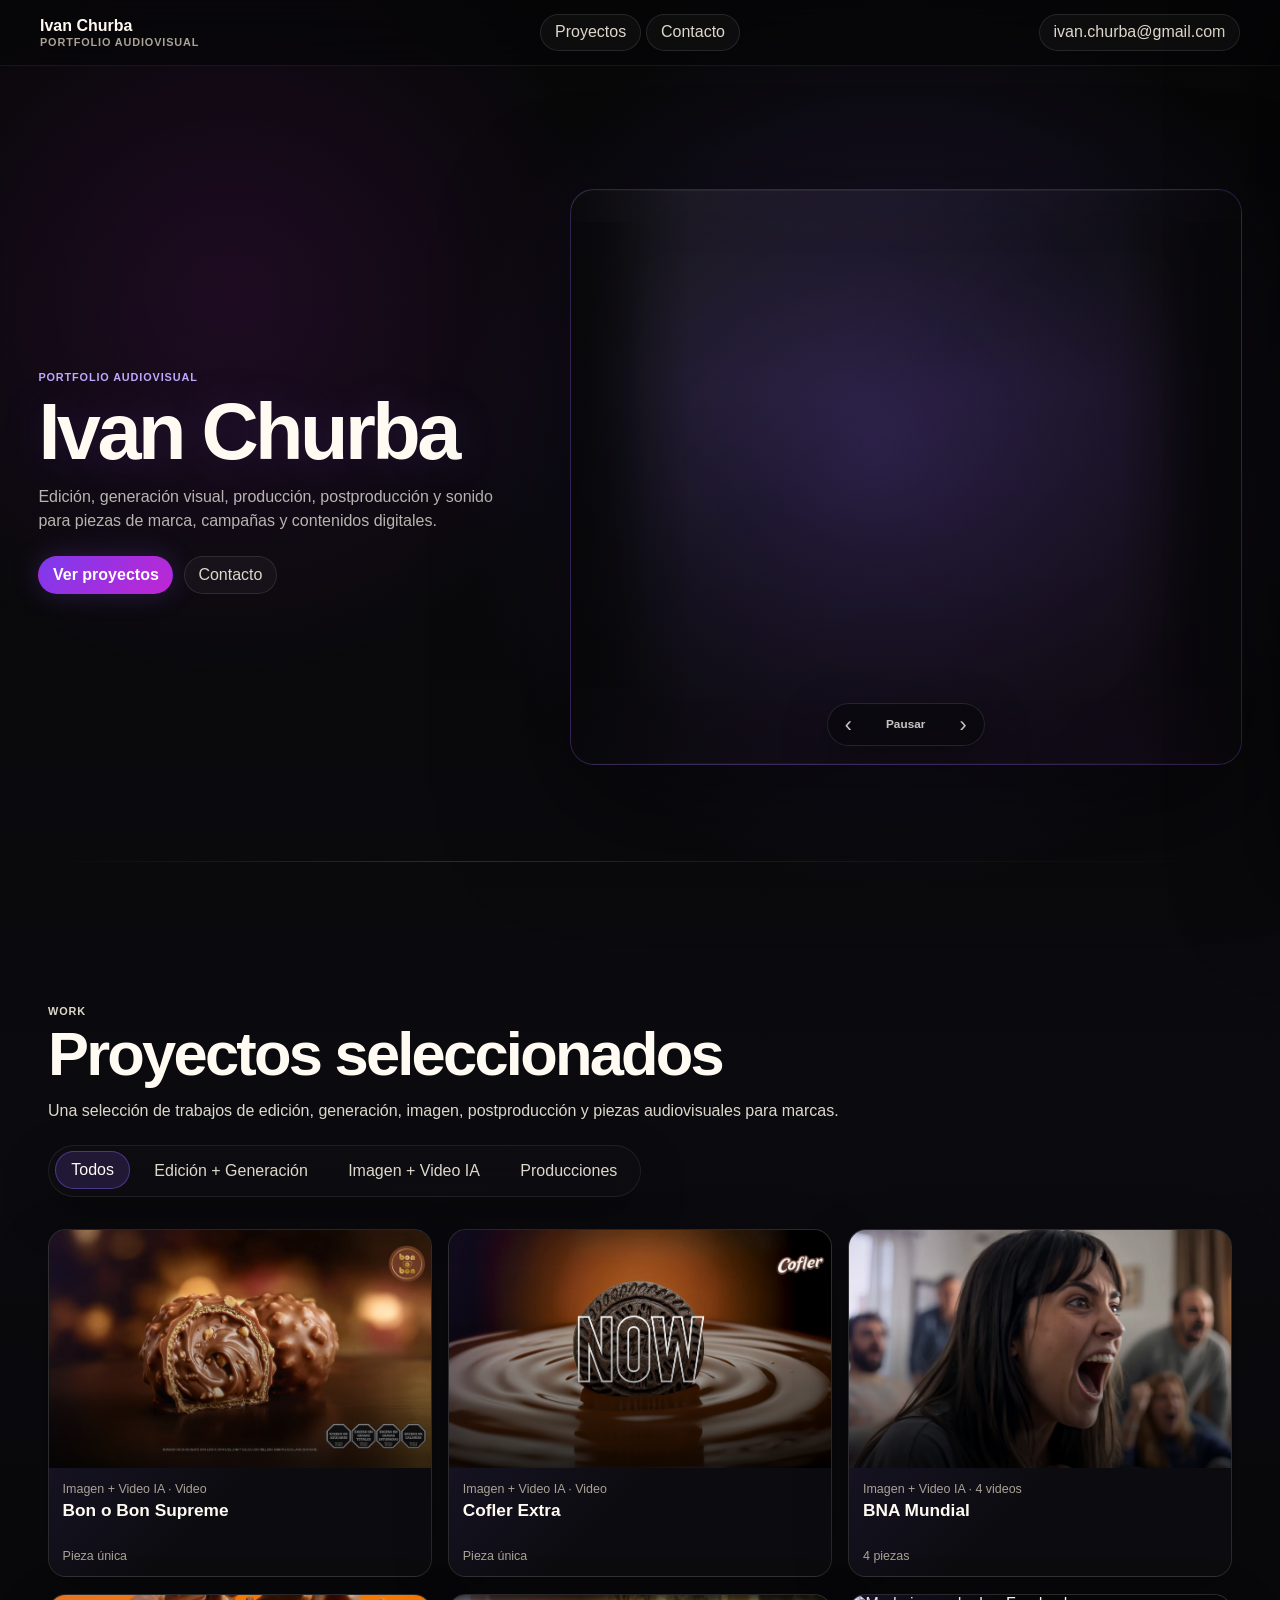
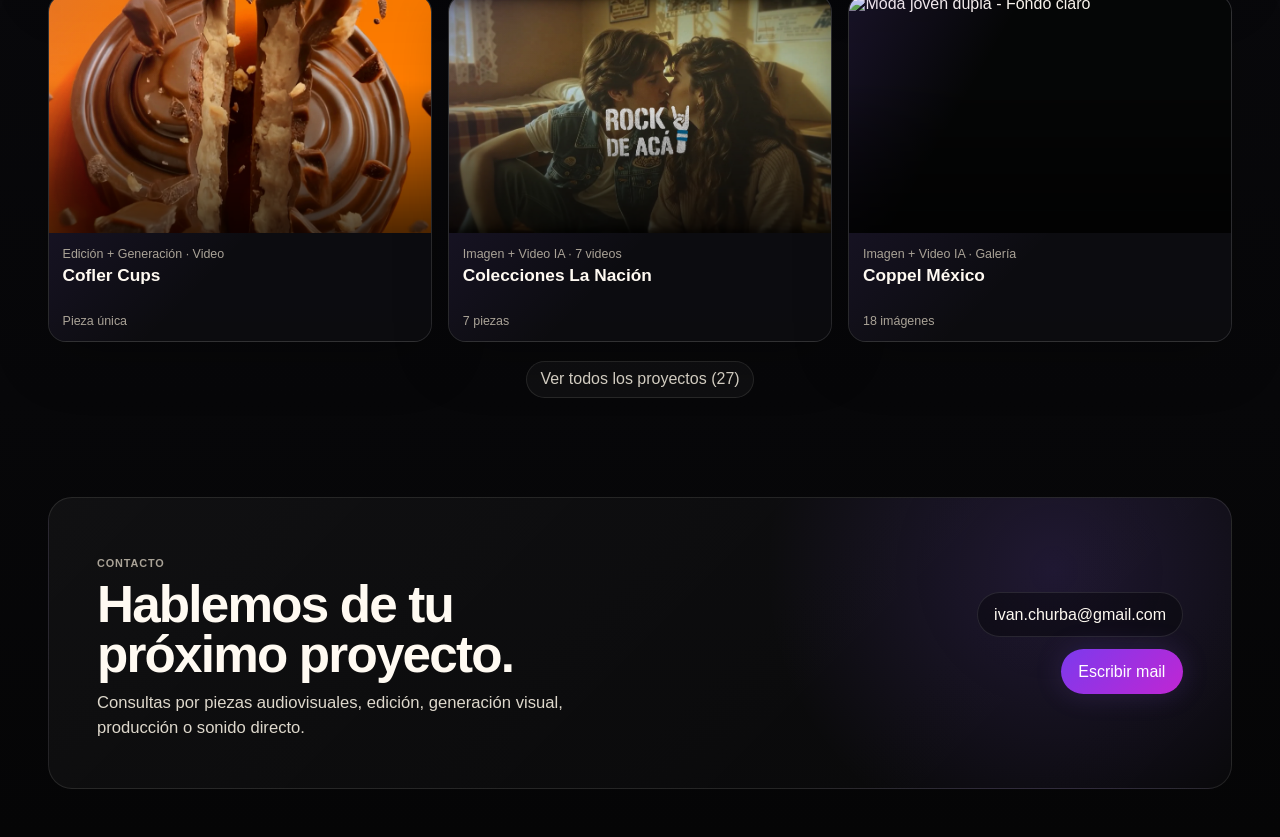
==== commit ebf9685e: "Refine project drawer layout" ====
--- a/index.html
+++ b/index.html
@@ -6,7 +6,7 @@
     <title>Ivan Churba | Portfolio Audiovisual V2</title>
     <meta name="description" content="Portfolio audiovisual de Ivan Churba: edición, generación visual, producción, postproducción, sonido y contenido para marcas.">
     <meta name="robots" content="noindex, nofollow">
-    <link rel="stylesheet" href="styles.css?v=20260626-slider-smooth-02">
+    <link rel="stylesheet" href="styles.css?v=20260626-drawer-stage-08">
   </head>
   <body data-page="home">
     <header class="site-header home-header">
@@ -187,6 +187,6 @@
     </aside>
 
     <script src="data/site-data.js?v=20260626-slider-smooth-02"></script>
-    <script src="app.js?v=20260626-slider-smooth-02"></script>
+    <script src="app.js?v=20260626-drawer-stage-08"></script>
   </body>
 </html>
--- a/styles.css
+++ b/styles.css
@@ -4354,3 +4354,887 @@
     padding-bottom: 1.5rem;
   }
 }
+
+/* Desktop drawer layout: editorial viewer with main media + side playlist. */
+@media (min-width: 980px) {
+  .project-drawer:not(.is-gallery-fullscreen) .drawer-panel {
+    width: min(96vw, 118rem);
+    background:
+      radial-gradient(circle at 26% 12%, rgba(139, 92, 246, 0.14), transparent 34rem),
+      rgba(5, 5, 7, 0.985);
+  }
+
+  .project-drawer:not(.is-gallery-fullscreen) .drawer-body {
+    height: 100%;
+    display: block;
+    padding: clamp(1.4rem, 2.6vw, 3rem);
+    overflow: auto;
+  }
+
+  .project-drawer:not(.is-gallery-fullscreen) .drawer-feature,
+  .project-drawer:not(.is-gallery-fullscreen) .drawer-body.is-gallery-drawer .drawer-feature,
+  .project-drawer:not(.is-gallery-fullscreen) .drawer-body.has-related:not(.is-gallery-drawer) .drawer-feature,
+  .project-drawer:not(.is-gallery-fullscreen) .drawer-body.is-single .drawer-feature {
+    width: min(100%, 112rem);
+    margin-inline: auto;
+    display: grid;
+    grid-template-columns: 1fr;
+    grid-template-rows: auto auto auto;
+    gap: clamp(1rem, 1.6vw, 1.55rem);
+    align-items: start;
+  }
+
+  .project-drawer:not(.is-gallery-fullscreen) .drawer-heading,
+  .project-drawer:not(.is-gallery-fullscreen) .drawer-body.is-gallery-drawer .drawer-heading {
+    width: min(32rem, 100%);
+    max-width: 32rem;
+    align-self: start;
+  }
+
+  .project-drawer:not(.is-gallery-fullscreen) .drawer-heading h2,
+  .project-drawer:not(.is-gallery-fullscreen) .drawer-body.is-gallery-drawer .drawer-heading h2 {
+    font-size: clamp(2.6rem, 5.2vw, 6rem);
+    letter-spacing: -0.045em;
+  }
+
+  .drawer-context {
+    width: min(82rem, 100%);
+    display: grid;
+    grid-template-columns: minmax(24rem, 0.52fr) minmax(20rem, 0.48fr);
+    gap: clamp(0.8rem, 1.3vw, 1.2rem);
+    align-items: stretch;
+  }
+
+  .drawer-context .drawer-role,
+  .drawer-brief {
+    margin: 0;
+    min-height: 100%;
+    border: 1px solid rgba(139, 92, 246, 0.2);
+    border-radius: 8px;
+    background: linear-gradient(135deg, rgba(139, 92, 246, 0.12), rgba(7, 7, 10, 0.76));
+  }
+
+  .drawer-brief {
+    display: flex;
+    align-items: center;
+    padding: clamp(0.9rem, 1.3vw, 1.15rem);
+    color: var(--soft);
+    font-size: clamp(0.98rem, 1.1vw, 1.15rem);
+    line-height: 1.42;
+  }
+
+  .drawer-stage {
+    display: grid;
+    grid-template-columns: minmax(0, 1fr) clamp(16rem, 24vw, 27rem);
+    gap: clamp(1.1rem, 2vw, 2rem);
+    align-items: start;
+  }
+
+  .drawer-body.is-single .drawer-stage {
+    grid-template-columns: minmax(0, 1fr);
+    max-width: min(76rem, 100%);
+  }
+
+  .drawer-stage .drawer-media,
+  .project-drawer:not(.is-gallery-fullscreen) .drawer-body.is-gallery-drawer .drawer-media {
+    min-width: 0;
+    align-self: start;
+  }
+
+  .drawer-video-frame {
+    min-height: 0;
+    border-radius: 14px;
+  }
+
+  .drawer-stage .drawer-related,
+  .project-drawer:not(.is-gallery-fullscreen) .drawer-body.is-gallery-drawer .drawer-related,
+  .project-drawer:not(.is-gallery-fullscreen) .drawer-body.has-related:not(.is-gallery-drawer) .drawer-related {
+    width: 100%;
+    max-width: none;
+    min-height: 0;
+    max-height: min(56rem, calc(100vh - 18rem));
+    margin: 0;
+    overflow: auto;
+    padding: 0 0.2rem 0.4rem 0;
+  }
+
+  .drawer-pieces {
+    grid-template-columns: 1fr;
+    gap: clamp(0.85rem, 1.2vw, 1.15rem);
+  }
+
+  .drawer-piece {
+    border-radius: 10px;
+    padding: 0.55rem;
+    background: rgba(255, 255, 255, 0.03);
+  }
+
+  .drawer-piece-image {
+    border-radius: 8px;
+  }
+
+  .drawer-body.is-gallery-drawer .drawer-carousel,
+  .project-drawer:not(.is-gallery-fullscreen) .drawer-body.is-gallery-drawer .drawer-carousel {
+    height: auto;
+    max-height: none;
+    grid-template-columns: 3rem minmax(0, 1fr) 3rem;
+  }
+
+  .drawer-body.is-gallery-drawer .drawer-carousel .carousel-frame,
+  .project-drawer:not(.is-gallery-fullscreen) .drawer-body.is-gallery-drawer .drawer-carousel .carousel-frame {
+    height: auto;
+    min-height: 0;
+  }
+
+  .drawer-body.is-gallery-drawer .carousel-image,
+  .project-drawer:not(.is-gallery-fullscreen) .drawer-body.is-gallery-drawer .drawer-carousel .carousel-image {
+    height: clamp(30rem, 58vh, 46rem);
+    object-fit: contain;
+    background: rgba(3, 3, 5, 0.92);
+  }
+
+  .drawer-thumb-strip,
+  .project-drawer:not(.is-gallery-fullscreen) .drawer-body.is-gallery-drawer .drawer-thumb-strip {
+    display: grid;
+    grid-auto-flow: row;
+    grid-auto-columns: unset;
+    grid-template-columns: 1fr;
+    gap: clamp(0.85rem, 1.2vw, 1.15rem);
+    max-width: none;
+    width: 100%;
+    margin: 0;
+    padding: 0 0.2rem 0.4rem 0;
+    overflow: visible;
+    scroll-snap-type: none;
+  }
+
+  .drawer-thumb {
+    width: 100%;
+    aspect-ratio: 16 / 9;
+    border-radius: 10px;
+  }
+}
+
+@media (max-width: 979px) {
+  .drawer-context,
+  .drawer-stage {
+    display: grid;
+    gap: 1rem;
+  }
+
+  .drawer-brief {
+    margin: 0;
+    color: var(--soft);
+    line-height: 1.45;
+  }
+}
+
+/* Work heading alignment: left-led, compact and consistent with the reference. */
+.work-heading {
+  grid-template-columns: 1fr;
+  max-width: min(78rem, 100%);
+  gap: 0.9rem;
+  align-items: start;
+  margin-bottom: 1.45rem;
+}
+
+.work-heading > p {
+  max-width: 58rem;
+}
+
+.work-filters {
+  margin-left: 0;
+  margin-right: auto;
+}
+
+@media (min-width: 980px) {
+  .work-heading h2 {
+    max-width: none;
+  }
+}
+
+/* Desktop drawer height lock: the detail view must fit the viewport. */
+@media (min-width: 980px) {
+  .project-drawer:not(.is-gallery-fullscreen) .drawer-panel {
+    height: 100dvh;
+    overflow: hidden;
+  }
+
+  .project-drawer:not(.is-gallery-fullscreen) .drawer-close {
+    position: absolute;
+    top: 0.85rem;
+    right: 0.85rem;
+    z-index: 4;
+    margin: 0;
+  }
+
+  .project-drawer:not(.is-gallery-fullscreen) .drawer-body {
+    height: 100%;
+    padding: clamp(1.15rem, 2vw, 2rem);
+    padding-top: clamp(1.7rem, 3.2vw, 3rem);
+    overflow: hidden;
+  }
+
+  .project-drawer:not(.is-gallery-fullscreen) .drawer-feature,
+  .project-drawer:not(.is-gallery-fullscreen) .drawer-body.is-gallery-drawer .drawer-feature,
+  .project-drawer:not(.is-gallery-fullscreen) .drawer-body.has-related:not(.is-gallery-drawer) .drawer-feature,
+  .project-drawer:not(.is-gallery-fullscreen) .drawer-body.is-single .drawer-feature {
+    height: 100%;
+    min-height: 0;
+    grid-template-rows: auto auto minmax(0, 1fr);
+    gap: clamp(0.75rem, 1.1vw, 1.05rem);
+  }
+
+  .project-drawer:not(.is-gallery-fullscreen) .drawer-heading {
+    width: min(28rem, 100%);
+    max-width: 28rem;
+  }
+
+  .project-drawer:not(.is-gallery-fullscreen) .drawer-heading h2,
+  .project-drawer:not(.is-gallery-fullscreen) .drawer-body.is-gallery-drawer .drawer-heading h2 {
+    font-size: clamp(2.1rem, 3.8vw, 4.7rem);
+    line-height: 0.94;
+  }
+
+  .project-drawer:not(.is-gallery-fullscreen) .drawer-heading .eyebrow {
+    font-size: 0.66rem;
+  }
+
+  .drawer-context {
+    width: min(76rem, calc(100% - 2.8rem));
+    grid-template-columns: minmax(22rem, 0.52fr) minmax(20rem, 0.48fr);
+    gap: 0.8rem;
+  }
+
+  .drawer-context .drawer-role {
+    padding: 0.7rem 0.8rem;
+  }
+
+  .drawer-role-list {
+    gap: 0.38rem;
+  }
+
+  .drawer-role .drawer-role-chip {
+    min-height: 1.85rem;
+    padding: 0.34rem 0.58rem 0.34rem 0.38rem;
+    font-size: 0.68rem;
+  }
+
+  .drawer-role-icon {
+    width: 1rem;
+    height: 1rem;
+    font-size: 0.62rem;
+  }
+
+  .drawer-brief {
+    padding: 0.72rem 0.9rem;
+    font-size: clamp(0.88rem, 0.92vw, 1rem);
+    line-height: 1.35;
+  }
+
+  .drawer-stage {
+    min-height: 0;
+    height: 100%;
+    grid-template-columns: minmax(0, 1fr) clamp(14rem, 22vw, 25rem);
+    gap: clamp(0.9rem, 1.5vw, 1.35rem);
+    align-items: stretch;
+  }
+
+  .drawer-body.is-single .drawer-stage {
+    height: 100%;
+    max-width: min(78rem, 100%);
+  }
+
+  .drawer-stage .drawer-media,
+  .project-drawer:not(.is-gallery-fullscreen) .drawer-body.is-gallery-drawer .drawer-media {
+    height: 100%;
+    min-height: 0;
+    display: grid;
+    align-items: stretch;
+  }
+
+  .drawer-video-frame {
+    height: 100%;
+    min-height: 0;
+    max-height: 100%;
+  }
+
+  .drawer-video-frame iframe,
+  .drawer-video-poster {
+    height: 100%;
+  }
+
+  .drawer-piece-meta {
+    margin-top: 0.55rem;
+  }
+
+  .drawer-stage .drawer-related,
+  .project-drawer:not(.is-gallery-fullscreen) .drawer-body.is-gallery-drawer .drawer-related,
+  .project-drawer:not(.is-gallery-fullscreen) .drawer-body.has-related:not(.is-gallery-drawer) .drawer-related {
+    height: 100%;
+    max-height: 100%;
+    overflow-y: auto;
+    overflow-x: hidden;
+  }
+
+  .drawer-body.is-single .drawer-related:empty {
+    display: none;
+  }
+
+  .drawer-pieces,
+  .drawer-thumb-strip,
+  .project-drawer:not(.is-gallery-fullscreen) .drawer-body.is-gallery-drawer .drawer-thumb-strip {
+    align-content: start;
+  }
+
+  .drawer-piece,
+  .drawer-thumb {
+    flex: 0 0 auto;
+  }
+
+  .drawer-piece span,
+  .drawer-thumb span {
+    font-size: 0.72rem;
+  }
+
+  .drawer-body.is-gallery-drawer .drawer-carousel,
+  .project-drawer:not(.is-gallery-fullscreen) .drawer-body.is-gallery-drawer .drawer-carousel {
+    height: 100%;
+    min-height: 0;
+    grid-template-rows: minmax(0, 1fr) auto;
+  }
+
+  .drawer-body.is-gallery-drawer .drawer-carousel .carousel-frame,
+  .project-drawer:not(.is-gallery-fullscreen) .drawer-body.is-gallery-drawer .drawer-carousel .carousel-frame {
+    height: 100%;
+    min-height: 0;
+  }
+
+  .drawer-body.is-gallery-drawer .carousel-image,
+  .project-drawer:not(.is-gallery-fullscreen) .drawer-body.is-gallery-drawer .drawer-carousel .carousel-image {
+    height: 100%;
+    max-height: 100%;
+  }
+}
+
+/* Drawer width should follow the media scale, not fill the whole viewport. */
+@media (min-width: 980px) {
+  .project-drawer:not(.is-gallery-fullscreen) .drawer-panel {
+    width: min(88vw, 94rem);
+  }
+
+  .project-drawer:not(.is-gallery-fullscreen) .drawer-feature,
+  .project-drawer:not(.is-gallery-fullscreen) .drawer-body.is-gallery-drawer .drawer-feature,
+  .project-drawer:not(.is-gallery-fullscreen) .drawer-body.has-related:not(.is-gallery-drawer) .drawer-feature,
+  .project-drawer:not(.is-gallery-fullscreen) .drawer-body.is-single .drawer-feature {
+    width: min(100%, 88rem);
+  }
+
+  .drawer-context {
+    width: min(62rem, 100%);
+    grid-template-columns: minmax(18rem, 0.52fr) minmax(18rem, 0.48fr);
+  }
+
+  .drawer-stage {
+    width: fit-content;
+    max-width: 100%;
+    grid-template-columns: minmax(36rem, min(62vw, 68rem)) clamp(12.5rem, 18vw, 20rem);
+    justify-content: start;
+  }
+
+  .drawer-body.is-single .drawer-stage {
+    width: min(68rem, 100%);
+    max-width: min(68rem, 100%);
+  }
+
+  .drawer-video-frame {
+    width: 100%;
+    aspect-ratio: 16 / 9;
+    height: auto;
+    align-self: start;
+  }
+
+  .drawer-stage .drawer-related,
+  .project-drawer:not(.is-gallery-fullscreen) .drawer-body.is-gallery-drawer .drawer-related,
+  .project-drawer:not(.is-gallery-fullscreen) .drawer-body.has-related:not(.is-gallery-drawer) .drawer-related {
+    height: auto;
+    max-height: var(--drawer-media-height, 38.25rem);
+  }
+
+  .drawer-body.is-gallery-drawer .drawer-carousel,
+  .project-drawer:not(.is-gallery-fullscreen) .drawer-body.is-gallery-drawer .drawer-carousel {
+    height: auto;
+  }
+
+  .drawer-body.is-gallery-drawer .drawer-carousel .carousel-frame,
+  .project-drawer:not(.is-gallery-fullscreen) .drawer-body.is-gallery-drawer .drawer-carousel .carousel-frame {
+    height: auto;
+  }
+
+  .drawer-body.is-gallery-drawer .carousel-image,
+  .project-drawer:not(.is-gallery-fullscreen) .drawer-body.is-gallery-drawer .drawer-carousel .carousel-image {
+    height: auto;
+    max-height: min(58vh, 38rem);
+  }
+}
+
+/* Cleaner desktop drawer: information follows the media width. */
+@media (min-width: 980px) {
+  .project-drawer:not(.is-gallery-fullscreen) .drawer-feature,
+  .project-drawer:not(.is-gallery-fullscreen) .drawer-body.is-gallery-drawer .drawer-feature,
+  .project-drawer:not(.is-gallery-fullscreen) .drawer-body.has-related:not(.is-gallery-drawer) .drawer-feature,
+  .project-drawer:not(.is-gallery-fullscreen) .drawer-body.is-single .drawer-feature {
+    width: fit-content;
+    max-width: 100%;
+  }
+
+  .project-drawer:not(.is-gallery-fullscreen) .drawer-heading,
+  .project-drawer:not(.is-gallery-fullscreen) .drawer-body.is-gallery-drawer .drawer-heading {
+    width: min(100%, 68rem);
+    max-width: none;
+  }
+
+  .project-drawer:not(.is-gallery-fullscreen) .drawer-heading h2,
+  .project-drawer:not(.is-gallery-fullscreen) .drawer-body.is-gallery-drawer .drawer-heading h2 {
+    width: max-content;
+    max-width: 100%;
+    white-space: nowrap;
+    font-size: clamp(2.1rem, 3.4vw, 4.35rem);
+  }
+
+  .drawer-context {
+    width: min(68rem, 100%);
+    display: grid;
+    grid-template-columns: minmax(0, auto) minmax(18rem, 1fr);
+    gap: clamp(0.9rem, 1.4vw, 1.4rem);
+    align-items: end;
+  }
+
+  .drawer-context .drawer-role,
+  .drawer-brief {
+    min-height: 0;
+    border: 0;
+    border-radius: 0;
+    background: transparent;
+  }
+
+  .drawer-context .drawer-role {
+    padding: 0;
+  }
+
+  .drawer-brief {
+    display: block;
+    padding: 0;
+    max-width: 34rem;
+  }
+
+  .drawer-body.is-single .drawer-stage {
+    width: min(68rem, 100%);
+  }
+
+  .project-drawer:not(.is-gallery-fullscreen) .drawer-body.is-single {
+    display: grid;
+    justify-content: center;
+  }
+}
+
+@media (min-width: 980px) and (max-width: 1320px) {
+  .project-drawer:not(.is-gallery-fullscreen) .drawer-heading h2,
+  .project-drawer:not(.is-gallery-fullscreen) .drawer-body.is-gallery-drawer .drawer-heading h2 {
+    white-space: normal;
+  }
+}
+
+/* Single-piece drawers should wrap the media instead of keeping playlist width. */
+@media (min-width: 980px) {
+  .project-drawer:not(.is-gallery-fullscreen) .drawer-panel:has(.drawer-body.is-single) {
+    width: min(78vw, 74rem);
+  }
+
+  .project-drawer:not(.is-gallery-fullscreen) .drawer-panel:has(.drawer-body.is-gallery-drawer) {
+    width: min(92vw, 94rem);
+  }
+
+  .project-drawer:not(.is-gallery-fullscreen) .drawer-body.is-single {
+    padding-inline: clamp(1.15rem, 2vw, 2rem);
+  }
+
+  .project-drawer:not(.is-gallery-fullscreen) .drawer-body.is-single .drawer-feature {
+    width: min(68rem, 100%);
+    margin-inline: auto;
+  }
+
+  .project-drawer:not(.is-gallery-fullscreen) .drawer-body.is-single .drawer-heading,
+  .project-drawer:not(.is-gallery-fullscreen) .drawer-body.is-single .drawer-context,
+  .project-drawer:not(.is-gallery-fullscreen) .drawer-body.is-single .drawer-stage {
+    width: 100%;
+    max-width: 100%;
+  }
+}
+
+/* Gallery drawers keep a clean image carousel layout, independent from video sizing. */
+@media (min-width: 980px) {
+  .project-drawer:not(.is-gallery-fullscreen) .drawer-body.is-gallery-drawer {
+    display: block;
+    overflow: hidden;
+  }
+
+  .project-drawer:not(.is-gallery-fullscreen) .drawer-body.is-gallery-drawer .drawer-feature {
+    width: min(100%, 88rem);
+    height: 100%;
+    margin-inline: auto;
+    display: grid;
+    grid-template-columns: minmax(0, 1fr) clamp(12.5rem, 18vw, 20rem);
+    grid-template-rows: auto auto minmax(0, 1fr);
+    gap: clamp(0.75rem, 1.1vw, 1rem) clamp(0.9rem, 1.5vw, 1.35rem);
+    align-items: start;
+  }
+
+  .project-drawer:not(.is-gallery-fullscreen) .drawer-body.is-gallery-drawer .drawer-heading,
+  .project-drawer:not(.is-gallery-fullscreen) .drawer-body.is-gallery-drawer .drawer-context {
+    grid-column: 1 / -1;
+    width: min(68rem, 100%);
+  }
+
+  .project-drawer:not(.is-gallery-fullscreen) .drawer-body.is-gallery-drawer .drawer-stage {
+    grid-column: 1 / -1;
+    width: 100%;
+    height: 100%;
+    min-height: 0;
+    display: grid;
+    grid-template-columns: minmax(0, 1fr) clamp(12.5rem, 18vw, 20rem);
+    gap: clamp(0.9rem, 1.5vw, 1.35rem);
+    align-items: stretch;
+    max-width: none;
+  }
+
+  .project-drawer:not(.is-gallery-fullscreen) .drawer-body.is-gallery-drawer .drawer-media {
+    height: 100%;
+    min-height: 0;
+  }
+
+  .project-drawer:not(.is-gallery-fullscreen) .drawer-body.is-gallery-drawer .drawer-carousel {
+    height: 100%;
+    min-height: 0;
+    display: grid;
+    grid-template-columns: 2.6rem minmax(0, 1fr) 2.6rem;
+    grid-template-rows: minmax(0, 1fr) auto;
+    align-items: center;
+    max-height: none;
+  }
+
+  .project-drawer:not(.is-gallery-fullscreen) .drawer-body.is-gallery-drawer .drawer-carousel .carousel-frame {
+    grid-column: 2;
+    grid-row: 1;
+    width: 100%;
+    height: 100%;
+    min-height: 0;
+    display: grid;
+    grid-template-rows: minmax(0, 1fr) auto;
+    align-self: stretch;
+  }
+
+  .project-drawer:not(.is-gallery-fullscreen) .drawer-body.is-gallery-drawer .drawer-carousel .carousel-image {
+    width: 100%;
+    height: 100%;
+    max-height: none;
+    object-fit: contain;
+    object-position: center center;
+  }
+
+  .project-drawer:not(.is-gallery-fullscreen) .drawer-body.is-gallery-drawer .drawer-carousel .carousel-fullscreen {
+    grid-column: 2;
+    grid-row: 2;
+    justify-self: center;
+  }
+
+  .project-drawer:not(.is-gallery-fullscreen) .drawer-body.is-gallery-drawer .drawer-related {
+    height: 100%;
+    max-height: var(--drawer-media-height, 36rem);
+    overflow-y: auto;
+    overflow-x: hidden;
+  }
+
+  .project-drawer:not(.is-gallery-fullscreen) .drawer-body.is-gallery-drawer .drawer-thumb-strip {
+    display: grid;
+    grid-auto-flow: row;
+    grid-auto-columns: unset;
+    grid-template-columns: 1fr;
+    gap: clamp(0.75rem, 1vw, 1rem);
+    width: 100%;
+    max-width: none;
+    margin: 0;
+    padding: 0 0.2rem 0.4rem 0;
+    overflow: visible;
+  }
+
+  .project-drawer:not(.is-gallery-fullscreen) .drawer-body.is-gallery-drawer .drawer-thumb {
+    width: 100%;
+    aspect-ratio: 16 / 9;
+  }
+
+  .project-drawer:not(.is-gallery-fullscreen) .drawer-body.is-gallery-drawer .drawer-gallery-feature,
+  .project-drawer:not(.is-gallery-fullscreen) .drawer-body.is-gallery-drawer .drawer-gallery-tools,
+  .project-drawer:not(.is-gallery-fullscreen) .drawer-body.is-gallery-drawer .gallery-grid {
+    display: none !important;
+  }
+
+  .project-drawer:not(.is-gallery-fullscreen) .drawer-body.is-gallery-drawer .carousel-frame figcaption {
+    min-height: 2.25rem;
+  }
+}
+
+/* Final gallery hard reset: placed last so galleries and fullscreen stay stable. */
+@media (min-width: 980px) {
+  .project-drawer:not(.is-gallery-fullscreen) .drawer-panel:has(.drawer-body.is-gallery-drawer) {
+    width: min(94vw, 104rem) !important;
+    height: 100dvh !important;
+    overflow: hidden !important;
+  }
+
+  .project-drawer:not(.is-gallery-fullscreen) .drawer-body.is-gallery-drawer {
+    height: 100% !important;
+    min-height: 0 !important;
+    display: block !important;
+    padding: clamp(1.1rem, 1.8vw, 1.8rem) !important;
+    padding-top: clamp(1.7rem, 3vw, 2.6rem) !important;
+    overflow: hidden !important;
+  }
+
+  .project-drawer:not(.is-gallery-fullscreen) .drawer-body.is-gallery-drawer .drawer-feature {
+    width: min(100%, calc(var(--drawer-gallery-stage-width, 62rem) + clamp(13rem, 18vw, 20rem) + clamp(0.85rem, 1.4vw, 1.25rem))) !important;
+    height: 100% !important;
+    min-height: 0 !important;
+    margin-inline: auto !important;
+    display: grid !important;
+    grid-template-columns: 1fr !important;
+    grid-template-rows: auto auto minmax(0, 1fr) !important;
+    gap: clamp(0.7rem, 1vw, 1rem) !important;
+  }
+
+  .project-drawer:not(.is-gallery-fullscreen) .drawer-body.is-gallery-drawer .drawer-heading,
+  .project-drawer:not(.is-gallery-fullscreen) .drawer-body.is-gallery-drawer .drawer-context {
+    width: min(100%, calc(var(--drawer-gallery-stage-width, 62rem) + clamp(13rem, 18vw, 20rem) + clamp(0.85rem, 1.4vw, 1.25rem))) !important;
+    max-width: 100% !important;
+  }
+
+  .project-drawer:not(.is-gallery-fullscreen) .drawer-body.is-gallery-drawer .drawer-stage {
+    width: 100% !important;
+    max-width: 100% !important;
+    height: 100% !important;
+    min-height: 0 !important;
+    display: grid !important;
+    grid-template-columns: minmax(0, var(--drawer-gallery-stage-width, 62rem)) clamp(13rem, 18vw, 20rem) !important;
+    gap: clamp(0.85rem, 1.4vw, 1.25rem) !important;
+    align-items: stretch !important;
+  }
+
+  .project-drawer:not(.is-gallery-fullscreen) .drawer-body.is-gallery-drawer .drawer-media {
+    height: 100% !important;
+    min-height: 0 !important;
+    overflow: hidden !important;
+  }
+
+  .project-drawer:not(.is-gallery-fullscreen) .drawer-body.is-gallery-drawer .drawer-carousel {
+    width: 100% !important;
+    height: 100% !important;
+    min-height: 0 !important;
+    max-height: none !important;
+    display: grid !important;
+    grid-template-columns: 2.6rem minmax(0, 1fr) 2.6rem !important;
+    grid-template-rows: minmax(0, 1fr) auto !important;
+    gap: 0.55rem !important;
+    align-items: center !important;
+  }
+
+  .project-drawer:not(.is-gallery-fullscreen) .drawer-body.is-gallery-drawer .drawer-carousel .carousel-frame {
+    grid-column: 2 !important;
+    grid-row: 1 !important;
+    width: min(100%, var(--drawer-gallery-width, 58rem)) !important;
+    height: 100% !important;
+    min-height: 0 !important;
+    display: grid !important;
+    grid-template-rows: minmax(0, 1fr) auto !important;
+    justify-self: center !important;
+  }
+
+  .project-drawer:not(.is-gallery-fullscreen) .drawer-body.is-gallery-drawer .drawer-carousel .carousel-image {
+    width: 100% !important;
+    height: 100% !important;
+    min-height: 0 !important;
+    max-height: none !important;
+    object-fit: contain !important;
+    object-position: center center !important;
+    background: rgba(3, 3, 5, 0.92) !important;
+  }
+
+  .project-drawer:not(.is-gallery-fullscreen) .drawer-body.is-gallery-drawer .drawer-carousel .carousel-fullscreen {
+    grid-column: 2 !important;
+    grid-row: 2 !important;
+    justify-self: center !important;
+  }
+
+  .project-drawer:not(.is-gallery-fullscreen) .drawer-body.is-gallery-drawer .drawer-related {
+    height: var(--drawer-media-height, 32rem) !important;
+    max-height: 100% !important;
+    min-height: 0 !important;
+    overflow-y: auto !important;
+    overflow-x: hidden !important;
+  }
+}
+
+.project-drawer.is-gallery-fullscreen .drawer-panel {
+  width: 100vw !important;
+  height: 100dvh !important;
+  inset: 0 !important;
+  border-left: 0 !important;
+  background: rgba(4, 4, 7, 0.985) !important;
+  overflow: hidden !important;
+}
+
+.project-drawer.is-gallery-fullscreen .drawer-body.is-gallery-drawer {
+  display: block !important;
+  width: 100% !important;
+  height: 100% !important;
+  padding: 0 !important;
+  overflow: hidden !important;
+}
+
+.project-drawer.is-gallery-fullscreen .drawer-heading,
+.project-drawer.is-gallery-fullscreen .drawer-context,
+.project-drawer.is-gallery-fullscreen .drawer-related {
+  display: none !important;
+}
+
+.project-drawer.is-gallery-fullscreen .drawer-feature,
+.project-drawer.is-gallery-fullscreen .drawer-stage,
+.project-drawer.is-gallery-fullscreen .drawer-media,
+.project-drawer.is-gallery-fullscreen .drawer-carousel {
+  position: fixed !important;
+  inset: 0 !important;
+  width: 100vw !important;
+  height: 100dvh !important;
+  min-height: 0 !important;
+  max-height: none !important;
+  display: grid !important;
+}
+
+.project-drawer.is-gallery-fullscreen .drawer-carousel {
+  grid-template-columns: 3.5rem minmax(0, 1fr) 3.5rem !important;
+  grid-template-rows: minmax(0, 1fr) auto !important;
+  gap: 0.6rem !important;
+  align-items: center !important;
+  padding: clamp(0.8rem, 1.6vw, 1.4rem) !important;
+  background: rgba(4, 4, 7, 0.985) !important;
+}
+
+.project-drawer.is-gallery-fullscreen .drawer-carousel .carousel-frame {
+  grid-column: 2 !important;
+  grid-row: 1 !important;
+  width: 100% !important;
+  height: 100% !important;
+  min-height: 0 !important;
+  display: grid !important;
+  grid-template-rows: minmax(0, 1fr) auto !important;
+}
+
+.project-drawer.is-gallery-fullscreen .drawer-carousel .carousel-image {
+  width: 100% !important;
+  height: 100% !important;
+  min-width: 0 !important;
+  min-height: 0 !important;
+  max-width: 100% !important;
+  max-height: 100% !important;
+  object-fit: contain !important;
+  object-position: center center !important;
+}
+
+.project-drawer.is-gallery-fullscreen .drawer-carousel .carousel-fullscreen {
+  grid-column: 2 !important;
+  grid-row: 2 !important;
+  justify-self: center !important;
+}
+
+.project-drawer.is-gallery-fullscreen .drawer-carousel .carousel-nav {
+  position: static !important;
+  transform: none !important;
+  align-self: center !important;
+}
+
+/* Gallery drawer final simplification: one aligned viewer + side thumbnails. */
+@media (min-width: 980px) {
+  .project-drawer:not(.is-gallery-fullscreen) .drawer-panel:has(.drawer-body.is-gallery-drawer) {
+    width: min(88vw, 88rem) !important;
+  }
+
+  .project-drawer:not(.is-gallery-fullscreen) .drawer-body.is-gallery-drawer {
+    padding: clamp(1rem, 1.6vw, 1.55rem) !important;
+    padding-top: clamp(1.65rem, 2.6vw, 2.35rem) !important;
+  }
+
+  .project-drawer:not(.is-gallery-fullscreen) .drawer-body.is-gallery-drawer .drawer-feature {
+    width: min(100%, 76rem) !important;
+    grid-template-rows: auto auto minmax(0, 1fr) !important;
+    gap: clamp(0.65rem, 0.95vw, 0.9rem) !important;
+  }
+
+  .project-drawer:not(.is-gallery-fullscreen) .drawer-body.is-gallery-drawer .drawer-heading,
+  .project-drawer:not(.is-gallery-fullscreen) .drawer-body.is-gallery-drawer .drawer-context,
+  .project-drawer:not(.is-gallery-fullscreen) .drawer-body.is-gallery-drawer .drawer-stage {
+    width: 100% !important;
+  }
+
+  .project-drawer:not(.is-gallery-fullscreen) .drawer-body.is-gallery-drawer .drawer-stage {
+    height: min(62vh, calc(100dvh - 18rem)) !important;
+    min-height: 26rem !important;
+    grid-template-columns: minmax(0, 1fr) clamp(12rem, 17vw, 17rem) !important;
+    gap: clamp(0.8rem, 1.2vw, 1.1rem) !important;
+  }
+
+  .project-drawer:not(.is-gallery-fullscreen) .drawer-body.is-gallery-drawer .drawer-carousel {
+    position: relative !important;
+    height: 100% !important;
+    grid-template-columns: minmax(0, 1fr) !important;
+    grid-template-rows: minmax(0, 1fr) auto !important;
+    gap: 0.45rem !important;
+  }
+
+  .project-drawer:not(.is-gallery-fullscreen) .drawer-body.is-gallery-drawer .drawer-carousel .carousel-frame {
+    grid-column: 1 !important;
+    grid-row: 1 !important;
+    width: 100% !important;
+    height: 100% !important;
+    justify-self: stretch !important;
+  }
+
+  .project-drawer:not(.is-gallery-fullscreen) .drawer-body.is-gallery-drawer .drawer-carousel .carousel-image {
+    width: 100% !important;
+    height: 100% !important;
+    object-fit: contain !important;
+  }
+
+  .project-drawer:not(.is-gallery-fullscreen) .drawer-body.is-gallery-drawer .drawer-carousel .carousel-nav {
+    position: absolute !important;
+    top: 50% !important;
+    z-index: 3 !important;
+    transform: translateY(-50%) !important;
+  }
+
+  .project-drawer:not(.is-gallery-fullscreen) .drawer-body.is-gallery-drawer .drawer-carousel .carousel-nav-prev {
+    left: 0.65rem !important;
+  }
+
+  .project-drawer:not(.is-gallery-fullscreen) .drawer-body.is-gallery-drawer .drawer-carousel .carousel-nav-next {
+    right: 0.65rem !important;
+  }
+
+  .project-drawer:not(.is-gallery-fullscreen) .drawer-body.is-gallery-drawer .drawer-carousel .carousel-fullscreen {
+    grid-column: 1 !important;
+    grid-row: 2 !important;
+  }
+
+  .project-drawer:not(.is-gallery-fullscreen) .drawer-body.is-gallery-drawer .drawer-related {
+    height: 100% !important;
+    max-height: 100% !important;
+  }
+}
